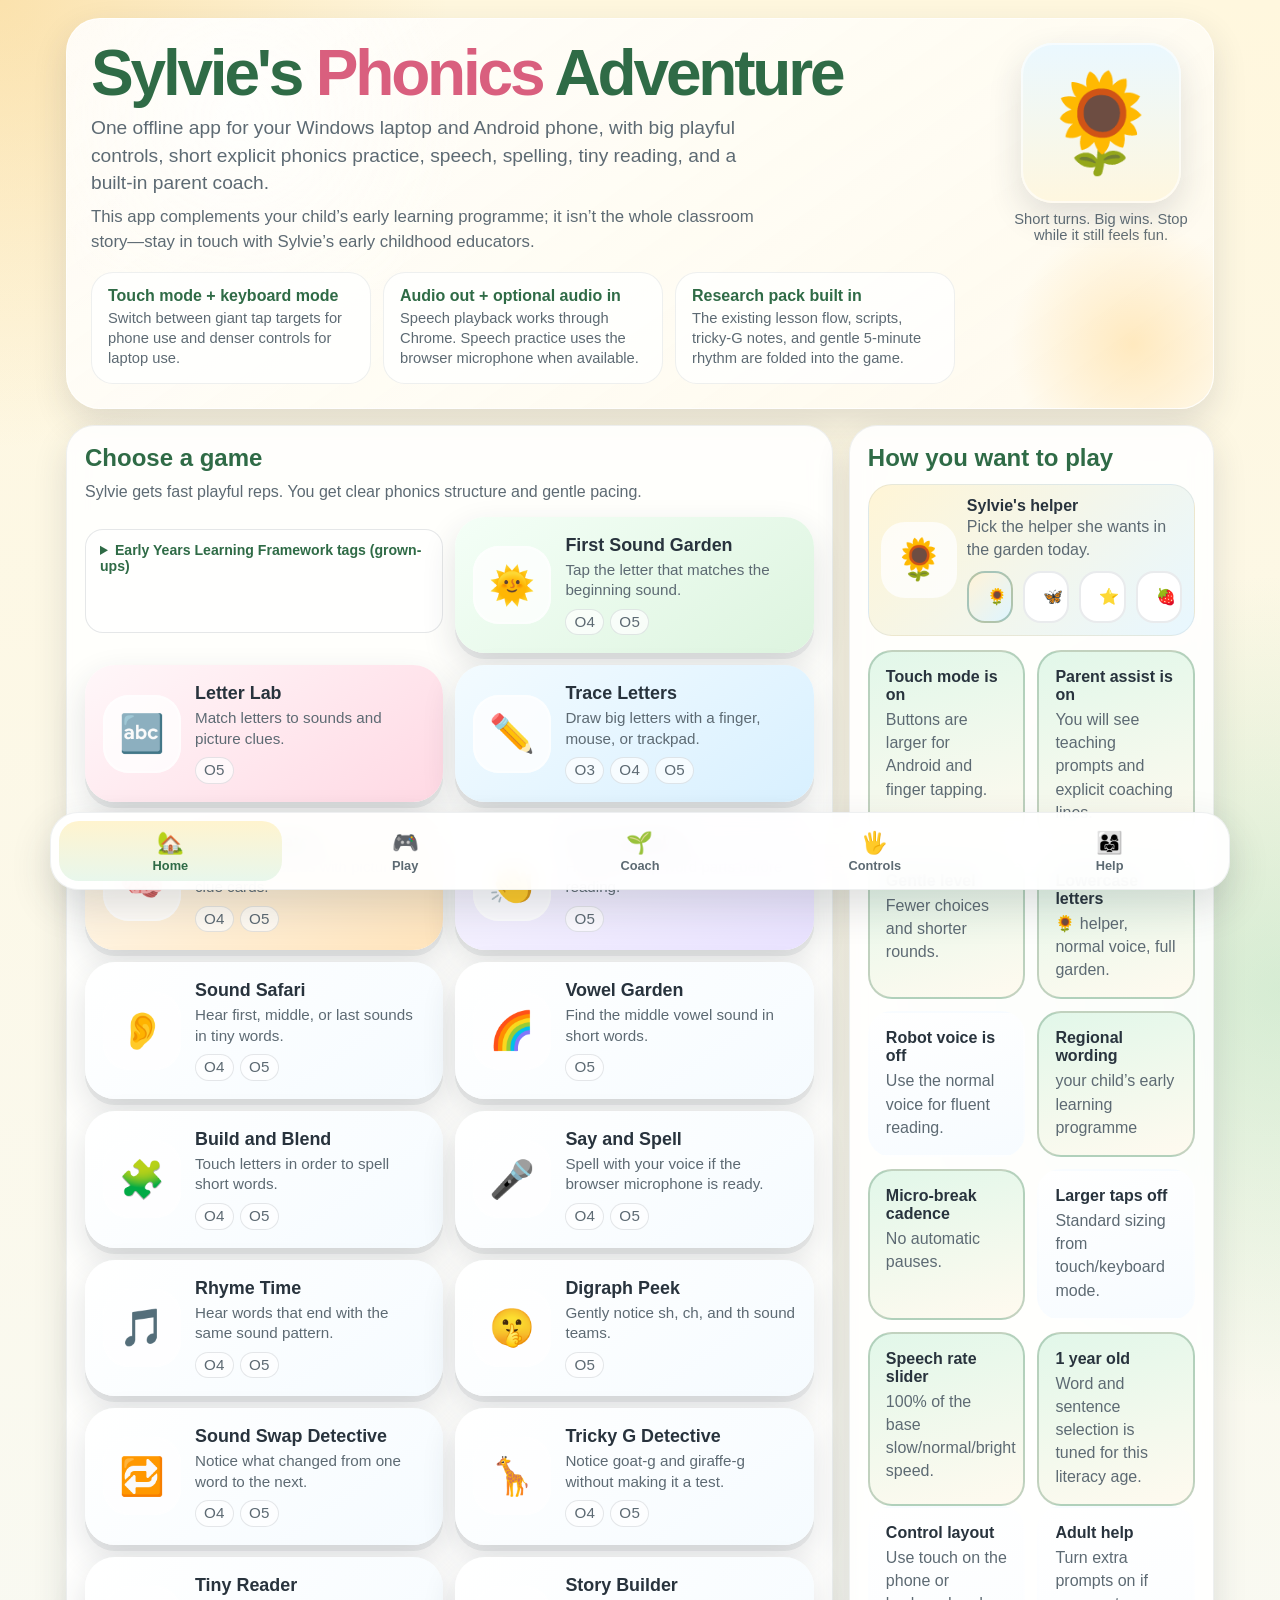
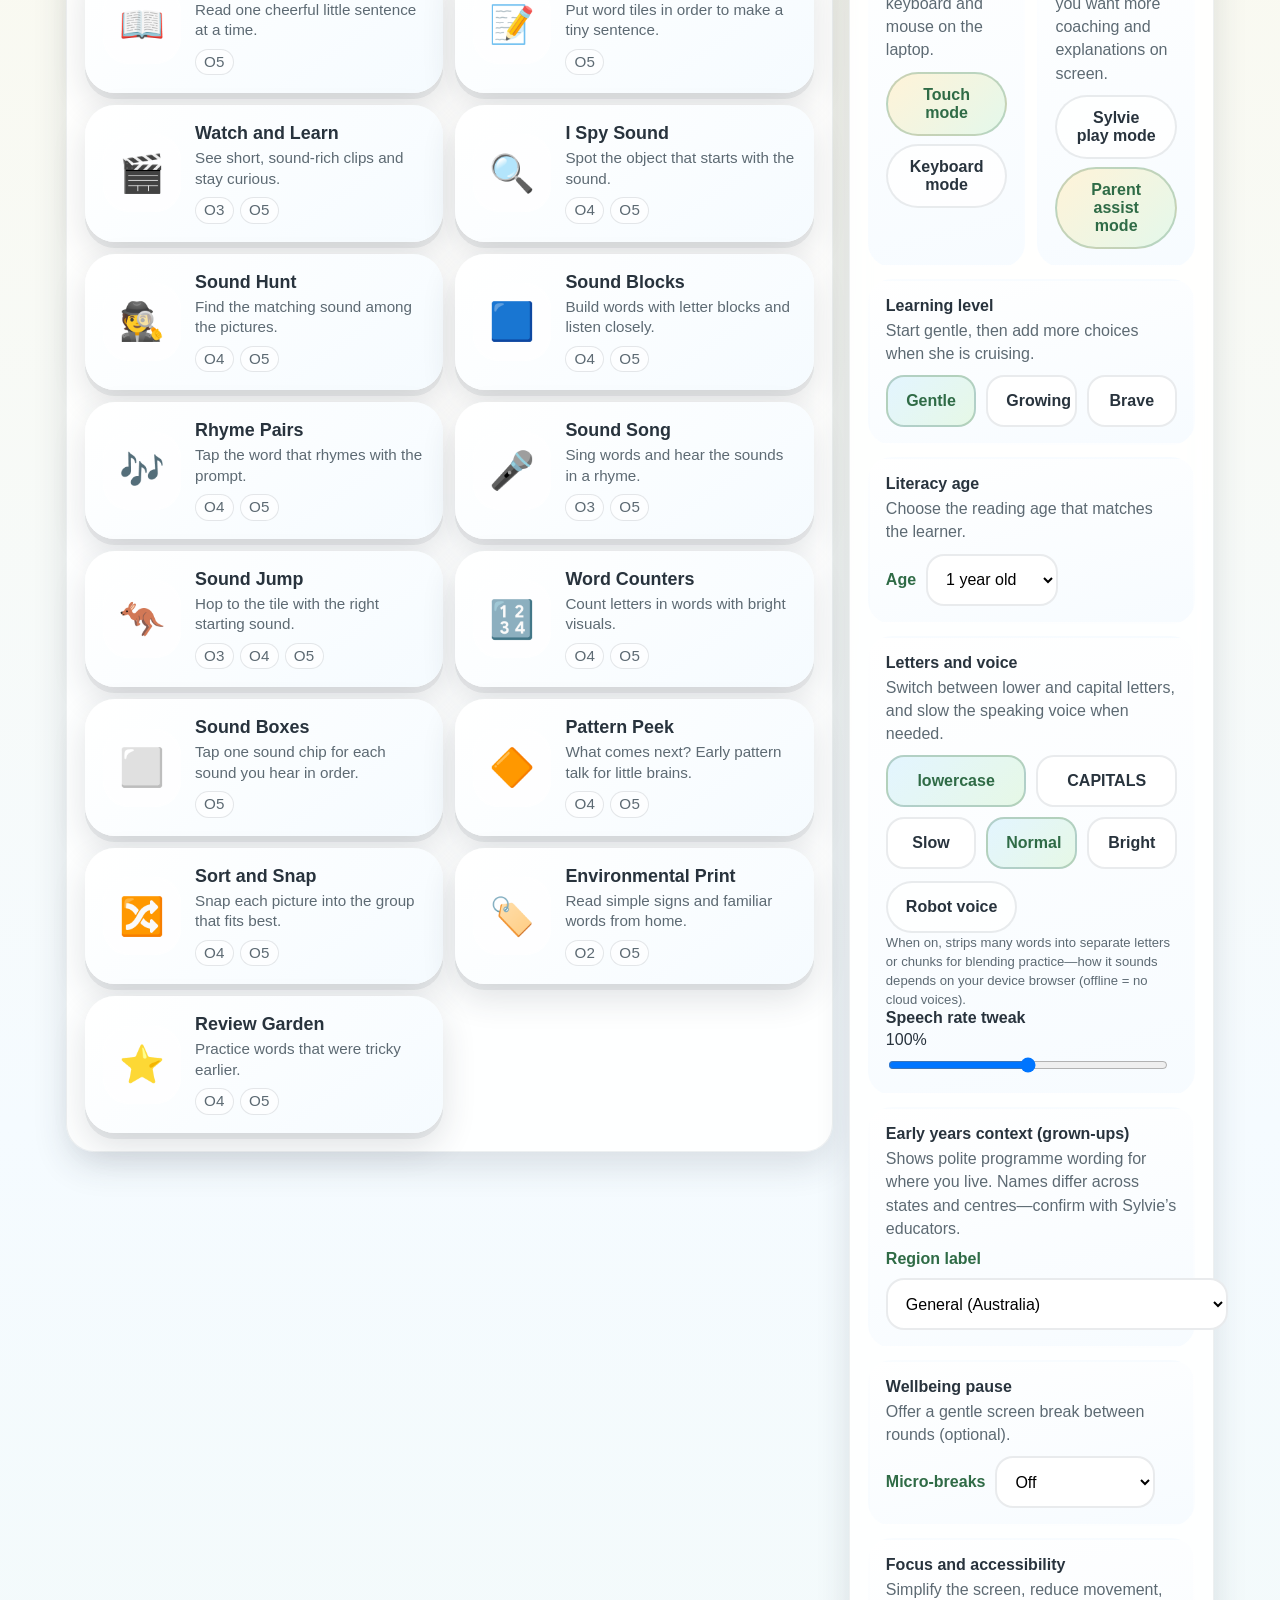
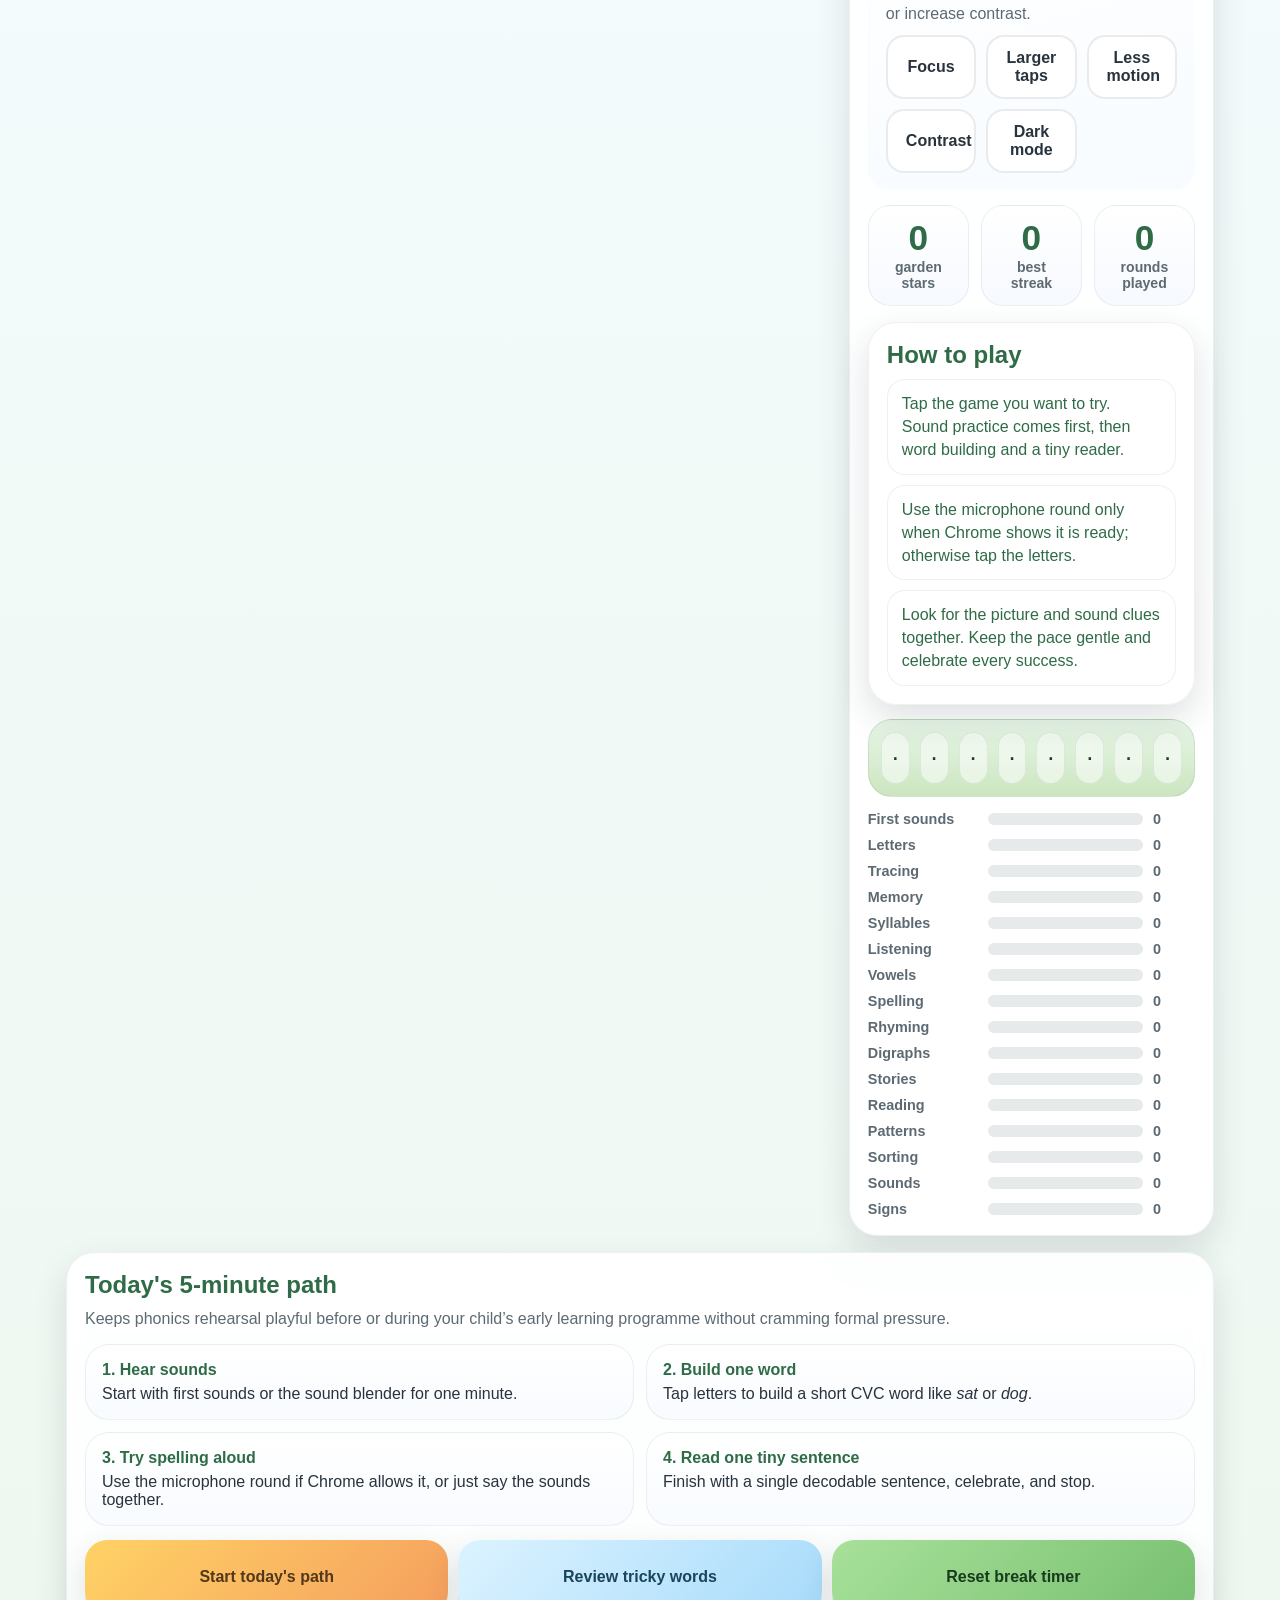
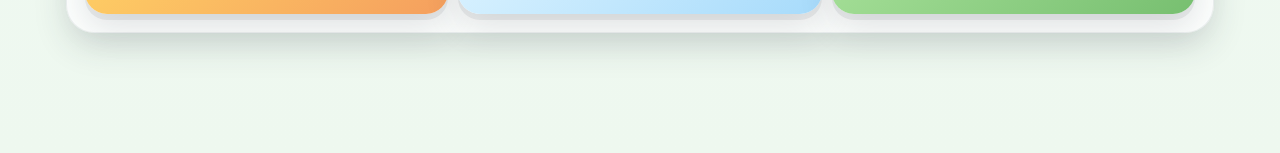
==== index.html @ e2d49844 "Add files via upload" ====
<!doctype html>
<html lang="en-AU">
<head>
  <meta charset="utf-8">
  <meta name="viewport" content="width=device-width, initial-scale=1, viewport-fit=cover">
  <title>Sylvie's Phonics Adventure</title>
  <meta name="description" content="An offline phonics game for Sylvie with touch mode, keyboard mode, parent coaching, speech, and playful spelling activities.">
  <meta name="theme-color" content="#f3b94f">
  <link rel="icon" href="data:image/svg+xml,%3Csvg xmlns='http://www.w3.org/2000/svg' viewBox='0 0 100 100'%3E%3Ctext y='.9em' font-size='90'%3E%F0%9F%8C%BB%3C/text%3E%3C/svg%3E">
  <style>
    :root {
      --sky: #d7f1ff;
      --mint: #dff6df;
      --meadow: #78b46a;
      --forest: #2f6b46;
      --sun: #f3b94f;
      --peach: #ffd7ae;
      --berry: #d95f7e;
      --paper: #fffdf8;
      --ink: #28333d;
      --muted: #5d6a73;
      --line: rgba(44, 63, 77, 0.12);
      --shadow: 0 14px 34px rgba(41, 53, 64, 0.14);
      --card-radius: 28px;
      --pill-radius: 999px;
      --tile: 88px;
      --tile-font: 2.7rem;
      --button-height: 74px;
      --content-width: 1180px;
    }

    body.compact-mode {
      --tile: 68px;
      --tile-font: 2rem;
      --button-height: 58px;
    }

    body.large-touch {
      --tile: 102px;
      --tile-font: 3rem;
      --button-height: 88px;
    }

    body.large-touch.compact-mode {
      --tile: 88px;
      --tile-font: 2.4rem;
      --button-height: 72px;
    }

    @media (prefers-reduced-motion: reduce) {
      button {
        transition: none;
      }
      button:hover { transform: none; }
      button:active { transform: none; }
      .spark {
        animation: none !important;
        opacity: 0.6;
      }
    }

    .micro-break-overlay {
      position: fixed;
      inset: 0;
      z-index: 9000;
      background: rgba(40, 51, 61, 0.55);
      display: flex;
      align-items: center;
      justify-content: center;
      padding: 24px;
    }

    body.reduced-motion .micro-break-overlay .break-card {
      animation: none;
    }

    .micro-break-overlay .break-card {
      max-width: 420px;
      background: var(--paper);
      border-radius: var(--card-radius);
      padding: 28px 24px;
      box-shadow: var(--shadow);
      text-align: center;
    }

    .eylf-chips {
      display: flex;
      flex-wrap: wrap;
      gap: 6px;
      margin-top: 8px;
    }

    .eylf-chip {
      font-size: 0.68rem;
      letter-spacing: 0.02em;
      color: var(--muted);
      border: 1px solid var(--line);
      border-radius: 999px;
      padding: 2px 8px;
      background: rgba(255, 255, 255, 0.7);
    }

    .eylf-legend {
      margin: 12px 0 20px;
      padding: 12px 14px;
      border-radius: 18px;
      border: 1px solid var(--line);
      background: rgba(255, 255, 255, 0.55);
      font-size: 0.88rem;
      color: var(--muted);
    }

    .eylf-legend summary {
      cursor: pointer;
      font-weight: 700;
      color: var(--forest);
    }

    .win-recap {
      margin-top: 14px;
      padding: 14px;
      border-radius: 18px;
      border: 1px dashed var(--line);
      background: rgba(255, 255, 255, 0.65);
      text-align: left;
      font-size: 0.95rem;
    }

    .win-recap pre {
      margin: 8px 0 0;
      white-space: pre-wrap;
      word-break: break-word;
      font-family: inherit;
    }

    .robot-hint {
      font-size: 0.82rem;
      color: var(--muted);
      margin-top: 8px;
      max-width: 36rem;
    }

    #speechRateSlider {
      width: 100%;
      max-width: 280px;
      margin-top: 8px;
    }

    @media print {
      body {
        background: white;
      }
      .nav-wrap,
      .spark,
      .micro-break-overlay {
        display: none !important;
      }
      .app-shell {
        padding-bottom: 24px;
      }
    }

    body.print-session .nav-wrap,
    body.print-session .hero,
    body.print-session .coach-card,
    body.print-session .topbar-right,
    body.print-session .topbar-left,
    body.print-session #playArea .scene > .action-row:last-child {
      display: none !important;
    }

    body.print-session #sessionRecapPrint pre {
      font-size: 12pt !important;
    }

    * { box-sizing: border-box; }
    html, body { margin: 0; min-height: 100%; }
    body {
      font-family: "Trebuchet MS", "Avenir Next Rounded", "Nunito", "Segoe UI", sans-serif;
      color: var(--ink);
      background:
        radial-gradient(circle at top left, rgba(243, 185, 79, 0.34), transparent 28rem),
        radial-gradient(circle at right 20%, rgba(127, 207, 158, 0.3), transparent 26rem),
        linear-gradient(180deg, #fff7de 0%, #f5fbff 55%, #eef8ef 100%);
      -webkit-tap-highlight-color: transparent;
      user-select: none;
    }

    button, input, select, textarea { font: inherit; }

    button {
      border: 0;
      border-radius: 22px;
      min-height: var(--button-height);
      padding: 12px 18px;
      cursor: pointer;
      touch-action: manipulation;
      color: var(--ink);
      background: white;
      box-shadow: 0 6px 0 rgba(39, 54, 65, 0.08), var(--shadow);
      transition: transform 0.14s ease, box-shadow 0.14s ease, background 0.14s ease;
    }

    button:hover { transform: translateY(-1px); }
    button:active { transform: translateY(2px); box-shadow: 0 2px 0 rgba(39, 54, 65, 0.08), 0 8px 18px rgba(39, 54, 65, 0.12); }
    button:focus-visible,
    input:focus-visible,
    select:focus-visible {
      outline: 4px solid rgba(217, 95, 126, 0.22);
      outline-offset: 3px;
    }

    .app-shell {
      width: min(var(--content-width), 100%);
      margin: 0 auto;
      padding: 18px 16px 120px;
    }

    .hero {
      position: relative;
      overflow: hidden;
      background:
        radial-gradient(circle at 15% 25%, rgba(255,255,255,0.72), transparent 14rem),
        linear-gradient(145deg, rgba(255,255,255,0.84), rgba(255,250,238,0.96));
      border: 1px solid rgba(255,255,255,0.75);
      border-radius: 34px;
      box-shadow: var(--shadow);
      padding: 24px;
      margin-bottom: 16px;
    }

    .hero::after {
      content: "";
      position: absolute;
      inset: auto -4rem -5rem auto;
      width: 18rem;
      height: 18rem;
      border-radius: 50%;
      background: radial-gradient(circle, rgba(255, 212, 132, 0.45), transparent 60%);
      pointer-events: none;
    }

    .hero-top {
      display: flex;
      align-items: flex-start;
      justify-content: space-between;
      gap: 18px;
      flex-wrap: wrap;
    }

    .headline {
      max-width: 54rem;
    }

    .headline h1 {
      margin: 0;
      font-size: clamp(2.4rem, 5vw, 4.7rem);
      line-height: 0.95;
      letter-spacing: -0.05em;
      color: var(--forest);
    }

    .headline h1 span { color: var(--berry); }
    .headline p {
      margin: 10px 0 0;
      font-size: clamp(1rem, 2vw, 1.2rem);
      color: var(--muted);
      max-width: 42rem;
      line-height: 1.45;
    }

    .hero-badges,
    .setting-pills,
    .session-pills,
    .choice-grid,
    .lesson-grid,
    .game-grid,
    .stat-grid,
    .nav-grid,
    .action-row,
    .voice-row,
    .build-row,
    .keyboard-help,
    .reader-options,
    .coach-sections,
    .mode-cards,
    .camera-row {
      display: grid;
      gap: 12px;
    }

    .hero-badges {
      grid-template-columns: repeat(3, minmax(0, 1fr));
      margin-top: 18px;
    }

    .badge {
      background: rgba(255,255,255,0.76);
      border: 1px solid rgba(44, 63, 77, 0.08);
      border-radius: 22px;
      padding: 14px 16px;
    }

    .badge strong {
      display: block;
      font-size: 1rem;
      color: var(--forest);
    }

    .badge span {
      display: block;
      margin-top: 4px;
      color: var(--muted);
      font-size: 0.92rem;
      line-height: 1.35;
    }

    .hero-mascot {
      min-width: 160px;
      display: grid;
      justify-items: center;
      gap: 8px;
    }

    .mascot-bubble {
      width: clamp(120px, 20vw, 160px);
      aspect-ratio: 1;
      border-radius: 32px;
      background:
        linear-gradient(180deg, #eaf8ff 0%, #fff7df 100%);
      display: grid;
      place-items: center;
      box-shadow: inset 0 0 0 2px rgba(255,255,255,0.6), var(--shadow);
      font-size: clamp(4rem, 8vw, 6rem);
      animation: bob 3s ease-in-out infinite;
    }

    .mascot-note {
      font-size: 0.92rem;
      color: var(--muted);
      text-align: center;
      max-width: 11rem;
    }

    @keyframes bob {
      0%, 100% { transform: translateY(0); }
      50% { transform: translateY(-6px); }
    }

    .panel {
      background: rgba(255,255,255,0.88);
      border: 1px solid rgba(44, 63, 77, 0.08);
      border-radius: var(--card-radius);
      padding: 18px;
      box-shadow: var(--shadow);
      backdrop-filter: blur(10px);
    }

    .panel h2,
    .panel h3 {
      margin: 0 0 8px;
      color: var(--forest);
    }

    .panel p {
      margin: 0;
      color: var(--muted);
      line-height: 1.45;
    }

    .dashboard {
      display: grid;
      grid-template-columns: minmax(0, 2.1fr) minmax(300px, 1fr);
      gap: 16px;
      align-items: start;
    }

    .mode-cards {
      grid-template-columns: repeat(2, minmax(0, 1fr));
    }

    .mode-card {
      padding: 16px;
      border-radius: 24px;
      background: linear-gradient(165deg, rgba(255,255,255,0.92), rgba(246, 251, 255, 0.92));
      border: 2px solid transparent;
    }

    .mode-card.active {
      border-color: rgba(47, 107, 70, 0.28);
      background: linear-gradient(165deg, rgba(225, 247, 233, 0.98), rgba(255, 250, 239, 0.98));
    }

    .mode-card strong {
      display: block;
      font-size: 1rem;
      margin-bottom: 4px;
    }

    .setting-pills {
      grid-template-columns: repeat(2, minmax(0, 1fr));
    }

    .pill-toggle {
      display: flex;
      gap: 8px;
      flex-wrap: wrap;
      margin-top: 10px;
    }

    .pill-toggle button {
      min-height: 52px;
      border-radius: var(--pill-radius);
      box-shadow: none;
      border: 2px solid rgba(44, 63, 77, 0.1);
      background: rgba(255,255,255,0.82);
      font-weight: 800;
    }

    .pill-toggle button.active {
      background: linear-gradient(135deg, #fff3d8, #e4f8eb);
      border-color: rgba(47, 107, 70, 0.25);
      color: var(--forest);
    }

    .level-controls button,
    .speed-controls button,
    .case-controls button {
      min-height: 52px;
      border-radius: 18px;
      box-shadow: none;
      border: 2px solid rgba(44, 63, 77, 0.1);
      font-weight: 900;
    }

    .difficulty-select {
      display: flex;
      flex-wrap: wrap;
      align-items: center;
      gap: 10px;
      margin-top: 10px;
    }

    .difficulty-select label {
      font-weight: 700;
      color: var(--forest);
    }

    .difficulty-select select {
      min-height: 52px;
      border-radius: 18px;
      border: 2px solid rgba(44, 63, 77, 0.1);
      background: white;
      padding: 0 14px;
      font: inherit;
    }

    .level-controls button.active,
    .speed-controls button.active,
    .case-controls button.active {
      background: linear-gradient(135deg, #e3f5ff, #e6f8e6);
      border-color: rgba(47, 107, 70, 0.28);
      color: var(--forest);
    }

    .game-grid {
      grid-template-columns: repeat(2, minmax(0, 1fr));
      margin-top: 14px;
    }

    .game-card {
      display: grid;
      grid-template-columns: auto 1fr;
      gap: 14px;
      align-items: center;
      text-align: left;
      min-height: 120px;
      border-radius: 30px;
      padding: 18px;
      background: linear-gradient(145deg, rgba(255,255,255,0.98), rgba(245,251,255,0.96));
    }

    .game-card:nth-child(1) { background: linear-gradient(145deg, #fffdf5, #fff0cf); }
    .game-card:nth-child(2) { background: linear-gradient(145deg, #f4fff7, #ddf4df); }
    .game-card:nth-child(3) { background: linear-gradient(145deg, #fff7f9, #ffd9e4); }
    .game-card:nth-child(4) { background: linear-gradient(145deg, #f3fbff, #d8f0ff); }
    .game-card:nth-child(5) { background: linear-gradient(145deg, #fffaf0, #ffe4bc); }
    .game-card:nth-child(6) { background: linear-gradient(145deg, #f8f6ff, #e9e2ff); }

    .game-icon {
      width: 78px;
      height: 78px;
      border-radius: 26px;
      display: grid;
      place-items: center;
      font-size: 2.3rem;
      background: rgba(255,255,255,0.78);
      box-shadow: inset 0 0 0 2px rgba(255,255,255,0.56);
    }

    .game-copy strong {
      display: block;
      font-size: 1.12rem;
      margin-bottom: 4px;
    }

    .game-copy span {
      color: var(--muted);
      line-height: 1.35;
      font-size: 0.95rem;
    }

    .stat-grid {
      grid-template-columns: repeat(3, minmax(0, 1fr));
      margin-top: 14px;
    }

    .quick-actions,
    .garden-bed,
    .skill-map,
    .level-controls,
    .speed-controls,
    .case-controls,
    .profile-strip,
    .avatar-controls,
    .access-controls,
    .report-grid,
    .memory-grid,
    .story-bank,
    .story-slots {
      display: grid;
      gap: 10px;
    }

    .letter-blocks {
      grid-template-columns: repeat(4, minmax(0, 1fr));
      display: grid;
      gap: 10px;
      margin: 12px 0;
    }

    .song-card,
    .env-sign {
      padding: 18px;
      border-radius: 24px;
      background: rgba(255,255,255,0.9);
      border: 1px dashed rgba(47, 107, 70, 0.15);
      text-align: center;
      font-size: 1.05rem;
      line-height: 1.4;
    }

    .env-sign {
      font-size: 2rem;
      letter-spacing: 0.14em;
      font-weight: 900;
    }

    .slot {
      min-height: 52px;
      min-width: 50px;
      display: inline-grid;
      place-items: center;
      padding: 0 14px;
      border: 2px dashed rgba(47, 107, 70, 0.18);
      border-radius: 18px;
      background: #fff;
    }

    .focus-mode .hero {
      display: none;
    }

    .focus-mode .coach-card {
      display: none;
    }

    .focus-mode .play-stage {
      grid-template-columns: 1fr;
    }

    .focus-mode .game-copy span,
    .focus-mode .badge span {
      display: none;
    }

    .reduced-motion *,
    .reduced-motion *::before,
    .reduced-motion *::after {
      animation-duration: 0.01ms !important;
      animation-iteration-count: 1 !important;
      scroll-behavior: auto !important;
      transition-duration: 0.01ms !important;
    }

    .high-contrast {
      --paper: #ffffff;
      --ink: #101820;
      --muted: #243442;
      --forest: #004a2f;
      --line: rgba(0, 0, 0, 0.22);
    }

    .high-contrast .panel,
    .high-contrast .game-card,
    .high-contrast .mode-card,
    .high-contrast .choice,
    .high-contrast .voice-card {
      border: 2px solid #101820;
    }

    .dark-mode {
      --paper: #1a1a1a;
      --ink: #e0e0e0;
      --muted: #a0a0a0;
      --forest: #4caf50;
      --line: rgba(255, 255, 255, 0.1);
      background:
        radial-gradient(circle at top left, rgba(76, 175, 80, 0.2), transparent 28rem),
        radial-gradient(circle at right 20%, rgba(129, 199, 132, 0.15), transparent 26rem),
        linear-gradient(180deg, #121212 0%, #1e1e1e 55%, #2a2a2a 100%);
      color: var(--ink);
    }

    .dark-mode .panel,
    .dark-mode .game-card,
    .dark-mode .mode-card,
    .dark-mode .choice,
    .dark-mode .voice-card {
      background: rgba(255, 255, 255, 0.05);
      border-color: var(--line);
      color: var(--ink);
    }

    .dark-mode .choice.correct {
      background: linear-gradient(135deg, #4caf50, #66bb6a);
    }

    .dark-mode .choice.wrong {
      background: linear-gradient(135deg, #f44336, #e57373);
    }

    .dark-mode .slot {
      background: #2a2a2a;
      border-color: rgba(255, 255, 255, 0.2);
    }

    .dark-mode .song-card,
    .dark-mode .env-sign {
      background: rgba(255, 255, 255, 0.08);
      border-color: rgba(255, 255, 255, 0.15);
    }

    .dark-mode button {
      background: #2a2a2a;
      color: var(--ink);
      box-shadow: 0 6px 0 rgba(0, 0, 0, 0.3), 0 2px 8px rgba(0, 0, 0, 0.2);
    }

    .dark-mode button:hover {
      background: #3a3a3a;
    }

    .dark-mode button:active {
      box-shadow: 0 2px 0 rgba(0, 0, 0, 0.3), 0 8px 18px rgba(0, 0, 0, 0.4);
    }

    .dark-mode .pill-toggle button {
      background: rgba(255, 255, 255, 0.1);
      border-color: rgba(255, 255, 255, 0.2);
      color: var(--ink);
    }

    .dark-mode .pill-toggle button.active {
      background: linear-gradient(135deg, #4caf50, #66bb6a);
      border-color: rgba(76, 175, 80, 0.5);
      color: white;
    }

    .dark-mode .level-controls button,
    .dark-mode .speed-controls button,
    .dark-mode .case-controls button,
    .dark-mode .avatar-controls button,
    .dark-mode .access-controls button {
      background: rgba(255, 255, 255, 0.1);
      border-color: rgba(255, 255, 255, 0.2);
      color: var(--ink);
    }

    .dark-mode .level-controls button.active,
    .dark-mode .speed-controls button.active,
    .dark-mode .case-controls button.active,
    .dark-mode .avatar-controls button.active,
    .dark-mode .access-controls button.active {
      background: linear-gradient(135deg, #4caf50, #66bb6a);
      border-color: rgba(76, 175, 80, 0.5);
      color: white;
    }

    .dark-mode .difficulty-select select {
      background: #2a2a2a;
      border-color: rgba(255, 255, 255, 0.2);
      color: var(--ink);
    }

    .dark-mode .nav-button {
      color: var(--muted);
    }

    .dark-mode .nav-button.active {
      background: linear-gradient(180deg, #4caf50, #66bb6a);
      color: white;
    }

    .dark-mode button:focus-visible,
    .dark-mode input:focus-visible,
    .dark-mode select:focus-visible {
      outline: 4px solid rgba(76, 175, 80, 0.5);
      outline-offset: 3px;
    }

    .dark-mode .hero {
      background:
        radial-gradient(circle at 15% 25%, rgba(255,255,255,0.1), transparent 14rem),
        linear-gradient(145deg, rgba(42,42,42,0.8), rgba(26,26,26,0.9));
      border-color: rgba(255, 255, 255, 0.1);
    }

    .dark-mode .hero::after {
      background: radial-gradient(circle, rgba(76, 175, 80, 0.2), transparent 60%);
    }

    .dark-mode .profile-strip {
      background: linear-gradient(135deg, rgba(42,42,42,0.8), rgba(26,26,26,0.9));
      border-color: rgba(255, 255, 255, 0.1);
    }

    .dark-mode .stat {
      background: linear-gradient(180deg, rgba(42,42,42,0.8), rgba(32,32,32,0.9));
      border-color: rgba(255, 255, 255, 0.1);
    }

    .dark-mode .stat strong {
      color: var(--ink);
    }

    .dark-mode .stat span {
      color: var(--muted);
    }

    .dark-mode .badge {
      background: rgba(255, 255, 255, 0.1);
      border-color: rgba(255, 255, 255, 0.2);
    }

    .dark-mode .badge strong {
      color: var(--ink);
    }

    .dark-mode .badge span {
      color: var(--muted);
    }

    .dark-mode .game-card {
      background: linear-gradient(145deg, rgba(42,42,42,0.8), rgba(32,32,32,0.9));
    }

    .dark-mode .game-card:nth-child(1) { background: linear-gradient(145deg, rgba(42,42,42,0.8), rgba(32,32,32,0.9)); }
    .dark-mode .game-card:nth-child(2) { background: linear-gradient(145deg, rgba(42,42,42,0.8), rgba(32,32,32,0.9)); }
    .dark-mode .game-card:nth-child(3) { background: linear-gradient(145deg, rgba(42,42,42,0.8), rgba(32,32,32,0.9)); }
    .dark-mode .game-card:nth-child(4) { background: linear-gradient(145deg, rgba(42,42,42,0.8), rgba(32,32,32,0.9)); }
    .dark-mode .game-card:nth-child(5) { background: linear-gradient(145deg, rgba(42,42,42,0.8), rgba(32,32,32,0.9)); }
    .dark-mode .game-card:nth-child(6) { background: linear-gradient(145deg, rgba(42,42,42,0.8), rgba(32,32,32,0.9)); }

    .dark-mode .game-icon {
      background: rgba(255, 255, 255, 0.1);
      box-shadow: inset 0 0 0 2px rgba(255, 255, 255, 0.2);
    }

    .dark-mode .coach-bubble {
      background: linear-gradient(180deg, rgba(42,42,42,0.8), rgba(32,32,32,0.9));
      border-color: rgba(255, 255, 255, 0.2);
    }

    .profile-strip {
      grid-template-columns: auto 1fr;
      align-items: center;
      margin: 12px 0 14px;
      padding: 12px;
      border-radius: 24px;
      background: linear-gradient(135deg, #fff5d6, #e8f7ff);
      border: 1px solid rgba(44, 63, 77, 0.08);
    }

    .profile-avatar {
      width: 76px;
      height: 76px;
      border-radius: 24px;
      display: grid;
      place-items: center;
      font-size: 2.5rem;
      background: rgba(255,255,255,0.76);
    }

    .avatar-controls,
    .access-controls {
      grid-template-columns: repeat(4, minmax(0, 1fr));
      margin-top: 10px;
    }

    .access-controls {
      grid-template-columns: repeat(3, minmax(0, 1fr));
    }

    .avatar-controls button,
    .access-controls button {
      min-height: 52px;
      border-radius: 18px;
      box-shadow: none;
      border: 2px solid rgba(44, 63, 77, 0.1);
      font-weight: 900;
    }

    .avatar-controls button.active,
    .access-controls button.active {
      background: linear-gradient(135deg, #fff3d8, #dff5ff);
      border-color: rgba(47, 107, 70, 0.35);
    }

    .quick-actions {
      grid-template-columns: repeat(3, minmax(0, 1fr));
      margin-top: 14px;
    }

    .garden-bed {
      grid-template-columns: repeat(8, minmax(0, 1fr));
      margin-top: 14px;
      padding: 12px;
      border-radius: 24px;
      background:
        linear-gradient(180deg, rgba(222, 243, 222, 0.72), rgba(197, 226, 183, 0.88));
      border: 1px solid rgba(47, 107, 70, 0.12);
      min-height: 76px;
    }

    .plant {
      min-height: 52px;
      border-radius: 18px;
      display: grid;
      place-items: center;
      font-size: 1.6rem;
      background: rgba(255,255,255,0.52);
      border: 1px solid rgba(47, 107, 70, 0.1);
    }

    .session-banner {
      display: none;
      margin-top: 14px;
      padding: 14px 16px;
      border-radius: 24px;
      background: linear-gradient(180deg, #fff7d9, #ffeab2);
      border: 1px solid rgba(168, 116, 31, 0.18);
      color: #6a491c;
      font-weight: 900;
      line-height: 1.35;
    }

    .session-banner.show {
      display: block;
    }

    .skill-map {
      margin-top: 14px;
    }

    .skill-row {
      display: grid;
      grid-template-columns: 110px 1fr 42px;
      align-items: center;
      gap: 10px;
      color: var(--muted);
      font-size: 0.9rem;
      font-weight: 800;
    }

    .skill-bar {
      height: 12px;
      border-radius: 999px;
      background: rgba(91, 107, 118, 0.14);
      overflow: hidden;
    }

    .skill-fill {
      height: 100%;
      width: 0;
      border-radius: 999px;
      background: linear-gradient(90deg, var(--meadow), var(--sun), var(--berry));
    }

    .level-controls,
    .speed-controls,
    .case-controls {
      grid-template-columns: repeat(3, minmax(0, 1fr));
      margin-top: 10px;
    }

    .case-controls {
      grid-template-columns: repeat(2, minmax(0, 1fr));
    }

    .trace-board {
      width: min(100%, 520px);
      border-radius: 28px;
      padding: 14px;
      background: linear-gradient(180deg, #fff8df, #e9f8ef);
      border: 2px solid rgba(44, 63, 77, 0.1);
    }

    .trace-target {
      font-size: 5rem;
      line-height: 1;
      font-weight: 900;
      color: var(--forest);
      text-align: center;
      margin-bottom: 10px;
    }

    .trace-canvas {
      width: 100%;
      height: 220px;
      border-radius: 22px;
      display: block;
      background:
        linear-gradient(90deg, rgba(47,107,70,0.08) 1px, transparent 1px),
        linear-gradient(180deg, rgba(47,107,70,0.08) 1px, transparent 1px),
        #ffffff;
      background-size: 36px 36px;
      touch-action: none;
      border: 2px dashed rgba(47, 107, 70, 0.28);
    }

    .memory-grid {
      width: min(100%, 560px);
      grid-template-columns: repeat(4, minmax(0, 1fr));
    }

    .memory-card {
      aspect-ratio: 1;
      min-height: 78px;
      font-size: 1.45rem;
      font-weight: 900;
      border: 3px solid rgba(44, 63, 77, 0.1);
    }

    .memory-card.matched {
      background: linear-gradient(180deg, #dff6df, #b8e7b4);
      color: #174325;
    }

    .story-slots,
    .story-bank {
      width: min(100%, 620px);
      grid-template-columns: repeat(auto-fit, minmax(110px, 1fr));
    }

    .story-slot,
    .story-tile {
      min-height: 70px;
      border-radius: 20px;
      display: grid;
      place-items: center;
      padding: 10px;
      font-size: 1.15rem;
      font-weight: 900;
      background: white;
      border: 2px solid rgba(44, 63, 77, 0.1);
    }

    .story-slot {
      border-style: dashed;
      color: rgba(40, 51, 61, 0.45);
    }

    .story-slot.filled {
      border-style: solid;
      color: var(--ink);
      background: #fff4cf;
    }

    .story-tile.used {
      opacity: 0.3;
      pointer-events: none;
    }

    .report-panel {
      margin-top: 14px;
      padding: 16px;
      border-radius: 24px;
      background: linear-gradient(180deg, #f7fbff, #ffffff);
      border: 1px solid rgba(44, 63, 77, 0.1);
      user-select: text;
    }

    .report-grid {
      grid-template-columns: repeat(2, minmax(0, 1fr));
      margin-top: 10px;
    }

    .report-item {
      padding: 12px;
      border-radius: 18px;
      background: #ffffff;
      border: 1px solid rgba(44, 63, 77, 0.08);
      color: var(--muted);
      line-height: 1.4;
    }

    .report-item strong {
      display: block;
      color: var(--forest);
      margin-bottom: 4px;
    }

    .stat {
      border-radius: 22px;
      background: linear-gradient(180deg, rgba(255,255,255,0.95), rgba(246,249,255,0.95));
      border: 1px solid rgba(44, 63, 77, 0.08);
      padding: 14px;
      text-align: center;
    }

    .stat strong {
      display: block;
      font-size: clamp(1.7rem, 3vw, 2.2rem);
      color: var(--forest);
      line-height: 1;
    }

    .stat span {
      display: block;
      margin-top: 4px;
      color: var(--muted);
      font-size: 0.88rem;
      font-weight: 800;
    }

    .screen {
      display: none;
      animation: screenIn 0.2s ease;
    }

    .screen.active { display: block; }

    @keyframes screenIn {
      from { opacity: 0; transform: translateY(6px); }
      to { opacity: 1; transform: translateY(0); }
    }

    .topbar {
      display: flex;
      align-items: center;
      justify-content: space-between;
      gap: 12px;
      margin-bottom: 14px;
      flex-wrap: wrap;
    }

    .topbar-left,
    .topbar-right {
      display: flex;
      gap: 10px;
      align-items: center;
      flex-wrap: wrap;
    }

    .back-button,
    .speaker-button,
    .mic-button,
    .soft-button {
      min-height: 58px;
      border-radius: 18px;
      box-shadow: none;
      border: 2px solid rgba(44, 63, 77, 0.1);
      background: rgba(255,255,255,0.9);
      font-weight: 900;
    }

    .primary-button {
      background: linear-gradient(135deg, #ffd265, #f59f5e);
      color: #51381a;
      font-weight: 900;
    }

    .green-button {
      background: linear-gradient(135deg, #a8e19a, #77bf70);
      color: #173b1c;
      font-weight: 900;
    }

    .berry-button {
      background: linear-gradient(135deg, #ffc0d1, #f38aa5);
      color: #572034;
      font-weight: 900;
    }

    .sky-button {
      background: linear-gradient(135deg, #dcf3ff, #a7dbfb);
      color: #19445b;
      font-weight: 900;
    }

    .progress-shell {
      min-width: min(420px, 100%);
      flex: 1;
      display: grid;
      gap: 6px;
    }

    .progress-copy {
      display: flex;
      justify-content: space-between;
      gap: 12px;
      font-weight: 900;
      color: var(--forest);
      font-size: 0.92rem;
    }

    .progress-bar {
      height: 16px;
      border-radius: 999px;
      background: rgba(115, 144, 166, 0.16);
      overflow: hidden;
    }

    .progress-fill {
      height: 100%;
      width: 0;
      border-radius: 999px;
      background: linear-gradient(90deg, var(--meadow), var(--sun));
      transition: width 0.26s ease;
    }

    .play-stage {
      display: grid;
      grid-template-columns: minmax(0, 2fr) minmax(280px, 0.95fr);
      gap: 16px;
      align-items: start;
    }

    .prompt-stage {
      position: relative;
      overflow: hidden;
      min-height: 420px;
    }

    .scene {
      display: grid;
      gap: 16px;
      justify-items: center;
      text-align: center;
    }

    .scene-art {
      width: min(100%, 420px);
      min-height: 210px;
      padding: 18px;
      border-radius: 30px;
      background:
        radial-gradient(circle at 50% 15%, rgba(255,255,255,0.75), transparent 8rem),
        linear-gradient(180deg, #dff5ff 0%, #fff5dc 56%, #dff4e3 100%);
      display: grid;
      place-items: center;
      box-shadow: inset 0 0 0 2px rgba(255,255,255,0.58);
    }

    .image-card {
      width: min(100%, 420px);
      border-radius: 28px;
      overflow: hidden;
      box-shadow: 0 8px 20px rgba(45, 61, 74, 0.1);
      border: 1px solid rgba(44, 63, 77, 0.08);
    }

    .image-card img {
      width: 100%;
      display: block;
      aspect-ratio: 21 / 13;
      object-fit: cover;
    }

    .scene-art .emoji {
      font-size: clamp(5rem, 12vw, 8rem);
      line-height: 1;
      animation: popIn 0.22s ease;
    }

    .scene-word {
      font-size: clamp(2.4rem, 6vw, 4rem);
      font-weight: 900;
      letter-spacing: 0.03em;
      color: var(--forest);
      text-transform: lowercase;
      line-height: 1;
    }

    .scene-label {
      display: inline-flex;
      gap: 8px;
      align-items: center;
      border-radius: var(--pill-radius);
      background: rgba(255,255,255,0.88);
      border: 1px solid rgba(44, 63, 77, 0.08);
      padding: 8px 14px;
      color: var(--muted);
      font-weight: 800;
    }

    .question {
      font-size: clamp(1.2rem, 2.5vw, 1.45rem);
      line-height: 1.3;
      color: var(--forest);
      font-weight: 900;
      max-width: 34rem;
    }

    .choice-grid {
      grid-template-columns: repeat(3, minmax(0, 1fr));
      margin-top: 8px;
    }

    .choice-grid.two { grid-template-columns: repeat(2, minmax(0, 1fr)); }
    .choice-grid.four { grid-template-columns: repeat(4, minmax(0, 1fr)); }

    .choice {
      min-height: 92px;
      font-size: clamp(1.45rem, 4vw, 2.4rem);
      font-weight: 900;
      text-transform: lowercase;
      border: 3px solid transparent;
      background: linear-gradient(180deg, rgba(255,255,255,0.98), rgba(248,251,255,0.98));
    }

    .choice.word-choice {
      font-size: clamp(1.1rem, 3vw, 1.5rem);
      line-height: 1.2;
      padding: 14px;
    }

    .choice.small-choice {
      min-height: 78px;
      font-size: 1rem;
      line-height: 1.25;
    }

    .choice.correct {
      background: linear-gradient(180deg, #dff6df, #b8e7b4);
      border-color: rgba(47, 107, 70, 0.34);
      color: #174325;
    }

    .choice.wrong {
      background: linear-gradient(180deg, #ffe4eb, #ffc6d5);
      border-color: rgba(157, 43, 82, 0.3);
      color: #6f2743;
    }

    .feedback {
      min-height: 62px;
      margin-top: 12px;
      padding: 14px 16px;
      border-radius: 22px;
      background: linear-gradient(180deg, rgba(255,255,255,0.96), rgba(245,248,251,0.96));
      border: 1px solid rgba(44, 63, 77, 0.08);
      display: grid;
      place-items: center;
      text-align: center;
      color: var(--muted);
      font-weight: 900;
      line-height: 1.35;
    }

    .feedback.good {
      background: linear-gradient(180deg, #e4f8e2, #c5efbf);
      color: #194325;
    }

    .feedback.bad {
      background: linear-gradient(180deg, #ffe5ec, #ffcddb);
      color: #6b2740;
    }

    .feedback.info {
      background: linear-gradient(180deg, #ebf8ff, #d7f0ff);
      color: #214a61;
    }

    .action-row {
      grid-template-columns: repeat(4, minmax(0, 1fr));
      margin-top: 14px;
    }

    .coach-card {
      display: grid;
      gap: 14px;
      align-content: start;
    }

    .coach-bubble {
      padding: 16px;
      border-radius: 24px;
      background: linear-gradient(180deg, #fff7ea, #fffdf8);
      border: 1px solid rgba(243, 185, 79, 0.26);
    }

    .coach-bubble strong {
      display: block;
      color: #7f5316;
      margin-bottom: 6px;
      font-size: 0.95rem;
    }

    .coach-bubble span {
      color: var(--muted);
      line-height: 1.45;
      font-size: 0.95rem;
    }

    .micro-script {
      padding: 14px;
      border-radius: 22px;
      background: linear-gradient(180deg, #eff9ff, #f6fbff);
      border-left: 6px solid #86c4ea;
      color: #385367;
      line-height: 1.5;
      user-select: text;
    }

    .build-row {
      justify-content: center;
      grid-template-columns: repeat(auto-fit, minmax(var(--tile), max-content));
      margin: 12px 0;
    }

    .slot,
    .letter-tile {
      width: var(--tile);
      height: var(--tile);
      border-radius: 24px;
      display: grid;
      place-items: center;
      font-weight: 900;
      font-size: var(--tile-font);
      text-transform: lowercase;
    }

    .slot {
      border: 3px dashed rgba(47, 107, 70, 0.28);
      background: rgba(228, 246, 228, 0.72);
      color: rgba(40, 51, 61, 0.4);
    }

    .slot.filled {
      border-style: solid;
      background: linear-gradient(180deg, #fff4cd, #ffe3a3);
      color: var(--ink);
      animation: popIn 0.18s ease;
    }

    .letter-tile {
      background: white;
      border: 3px solid rgba(44, 63, 77, 0.08);
      box-shadow: 0 6px 0 rgba(39, 54, 65, 0.08), 0 10px 18px rgba(39, 54, 65, 0.08);
    }

    .letter-tile.used {
      opacity: 0.28;
      pointer-events: none;
    }

    .voice-row {
      grid-template-columns: 1fr 1fr;
      margin-top: 10px;
    }

    .voice-card {
      padding: 14px;
      border-radius: 22px;
      border: 1px solid rgba(44, 63, 77, 0.08);
      background: linear-gradient(180deg, rgba(255,255,255,0.95), rgba(246,250,255,0.95));
    }

    .voice-card strong {
      display: block;
      margin-bottom: 4px;
      color: var(--forest);
    }

    .voice-card span {
      color: var(--muted);
      font-size: 0.92rem;
      line-height: 1.4;
    }

    .speech-result {
      margin-top: 10px;
      padding: 12px;
      border-radius: 18px;
      background: rgba(245, 249, 253, 0.92);
      border: 1px solid rgba(44, 63, 77, 0.08);
      font-weight: 900;
      color: #355269;
      min-height: 48px;
    }

    .reader-card,
    .sentence-card,
    details {
      border-radius: 24px;
      background: rgba(255,255,255,0.96);
      border: 1px solid rgba(44, 63, 77, 0.08);
    }

    .sentence-card {
      padding: 22px;
      font-size: clamp(2rem, 5vw, 3rem);
      text-align: center;
      font-weight: 900;
      color: var(--forest);
      line-height: 1.2;
      user-select: text;
    }

    .reader-options {
      grid-template-columns: repeat(3, minmax(0, 1fr));
      margin-top: 14px;
    }

    .camera-row {
      grid-template-columns: repeat(2, minmax(0, 1fr));
      margin-top: 14px;
    }

    .camera-card {
      padding: 16px;
      border-radius: 22px;
      background:
        linear-gradient(180deg, rgba(255,255,255,0.96), rgba(247,250,255,0.96));
      border: 1px solid rgba(44, 63, 77, 0.08);
    }

    .camera-strip {
      height: 120px;
      border-radius: 22px;
      margin-top: 12px;
      display: grid;
      place-items: center;
      background:
        radial-gradient(circle at 20% 20%, rgba(255,255,255,0.7), transparent 4rem),
        linear-gradient(180deg, #e4f6ff 0%, #fff2d0 52%, #def3de 100%);
      position: relative;
      overflow: hidden;
    }

    .camera-strip .mouth {
      width: 110px;
      height: 54px;
      border-radius: 0 0 90px 90px;
      background: linear-gradient(180deg, #f58ba1, #d75078);
      position: relative;
      animation: mouthTalk 1.4s ease-in-out infinite;
    }

    .camera-strip .mouth::before {
      content: "";
      position: absolute;
      left: 12px;
      right: 12px;
      top: 10px;
      height: 16px;
      border-radius: 999px;
      background: rgba(99, 20, 44, 0.28);
    }

    @keyframes mouthTalk {
      0%, 100% { transform: scaleX(1) scaleY(1); }
      50% { transform: scaleX(0.88) scaleY(1.18); }
    }

    .keyboard-help {
      grid-template-columns: repeat(2, minmax(0, 1fr));
      margin-top: 12px;
    }

    .key-chip {
      display: inline-flex;
      align-items: center;
      justify-content: center;
      min-width: 38px;
      min-height: 38px;
      padding: 8px 10px;
      border-radius: 14px;
      background: white;
      border: 2px solid rgba(44, 63, 77, 0.1);
      font-weight: 900;
      margin-right: 8px;
    }

    .lesson-grid,
    .coach-sections {
      grid-template-columns: repeat(2, minmax(0, 1fr));
      margin-top: 14px;
    }

    .lesson-step,
    .coach-section {
      padding: 16px;
      border-radius: 24px;
      background: linear-gradient(180deg, rgba(255,255,255,0.98), rgba(248,251,255,0.96));
      border: 1px solid rgba(44, 63, 77, 0.08);
    }

    .lesson-step strong,
    .coach-section strong {
      display: block;
      margin-bottom: 6px;
      color: var(--forest);
    }

    details {
      padding: 14px 16px;
      margin-top: 12px;
    }

    summary {
      cursor: pointer;
      font-weight: 900;
      color: var(--forest);
    }

    details p,
    details li {
      margin-top: 10px;
      color: var(--muted);
      line-height: 1.45;
    }

    .help-list,
    .sound-chart {
      list-style: none;
      padding-left: 0;
      margin: 10px 0 0;
      display: grid;
      gap: 10px;
    }

    .help-list li,
    .sound-chart li {
      padding: 12px 14px;
      border-radius: 18px;
      background: rgba(255,255,255,0.92);
      border: 1px solid rgba(44, 63, 77, 0.08);
      color: var(--forest);
      line-height: 1.45;
    }

    .sound-chart strong {
      display: inline-block;
      min-width: 50px;
      color: var(--berry);
    }

    .resource-list {
      padding-left: 18px;
      margin: 10px 0 0;
    }

    .resource-list a {
      color: #1b5871;
      font-weight: 900;
      text-decoration: none;
    }

    .nav-wrap {
      position: fixed;
      left: 50%;
      bottom: max(10px, env(safe-area-inset-bottom));
      transform: translateX(-50%);
      width: min(var(--content-width), calc(100% - 18px));
      background: rgba(255,255,255,0.94);
      border: 1px solid rgba(44, 63, 77, 0.08);
      border-radius: 28px;
      padding: 8px;
      box-shadow: 0 16px 40px rgba(41, 53, 64, 0.16);
      backdrop-filter: blur(14px);
      z-index: 20;
    }

    .nav-grid {
      grid-template-columns: repeat(5, minmax(0, 1fr));
    }

    .nav-button {
      min-height: 60px;
      border-radius: 20px;
      box-shadow: none;
      border: 0;
      background: transparent;
      color: var(--muted);
      font-size: 0.8rem;
      font-weight: 900;
      padding: 8px 4px;
    }

    .nav-button.active {
      background: linear-gradient(180deg, #fff4cf, #e8f7ec);
      color: var(--forest);
    }

    .nav-button .icon {
      display: block;
      font-size: 1.35rem;
      margin-bottom: 2px;
    }

    .overlay {
      position: fixed;
      inset: 0;
      pointer-events: none;
      overflow: hidden;
      z-index: 50;
    }

    .spark {
      position: absolute;
      top: -30px;
      font-size: 1.5rem;
      animation: fall 1.4s ease-out forwards;
    }

    @keyframes fall {
      to {
        transform: translateY(110vh) rotate(420deg);
        opacity: 0.12;
      }
    }

    @keyframes popIn {
      from { transform: scale(0.86); opacity: 0; }
      to { transform: scale(1); opacity: 1; }
    }

    .hidden { display: none !important; }

    @media (max-width: 960px) {
      .dashboard,
      .play-stage {
        grid-template-columns: 1fr;
      }
    }

    @media (max-width: 760px) {
      .hero-badges,
      .mode-cards,
      .setting-pills,
      .quick-actions,
      .game-grid,
      .lesson-grid,
      .coach-sections,
      .reader-options,
      .camera-row,
      .keyboard-help,
      .voice-row {
        grid-template-columns: 1fr;
      }

      .stat-grid,
      .level-controls,
      .speed-controls,
      .case-controls,
      .avatar-controls,
      .access-controls,
      .report-grid {
        grid-template-columns: repeat(2, minmax(0, 1fr));
      }

      .garden-bed {
        grid-template-columns: repeat(4, minmax(0, 1fr));
      }

      .memory-grid {
        grid-template-columns: repeat(3, minmax(0, 1fr));
      }

      .choice-grid.four { grid-template-columns: repeat(2, minmax(0, 1fr)); }
      .choice-grid,
      .action-row {
        grid-template-columns: repeat(2, minmax(0, 1fr));
      }
    }

    @media (max-width: 520px) {
      .app-shell { padding: 10px 10px 110px; }
      .hero, .panel { padding: 14px; }
      .nav-grid { grid-template-columns: repeat(5, minmax(0, 1fr)); gap: 4px; }
      .nav-button { min-height: 56px; font-size: 0.72rem; }
      .choice-grid,
      .reader-options,
      .quick-actions,
      .action-row,
      .profile-strip,
      .report-grid {
        grid-template-columns: 1fr;
      }
      .choice-grid.two { grid-template-columns: 1fr; }
      .memory-grid {
        grid-template-columns: repeat(2, minmax(0, 1fr));
      }
    }
  </style>
</head>
<body class="touch-mode">
  <div class="app-shell">
    <section class="hero">
      <div class="hero-top">
        <div class="headline">
          <h1>Sylvie's <span>Phonics</span> Adventure</h1>
          <p>One offline app for your Windows laptop and Android phone, with big playful controls, short explicit phonics practice, speech, spelling, tiny reading, and a built-in parent coach.</p>
          <p id="heroProgrammeLine" class="hero-programme" style="font-size:clamp(0.92rem,1.9vw,1.05rem);color:var(--muted);margin-top:8px;"></p>
          <div class="hero-badges">
            <div class="badge"><strong>Touch mode + keyboard mode</strong><span>Switch between giant tap targets for phone use and denser controls for laptop use.</span></div>
            <div class="badge"><strong>Audio out + optional audio in</strong><span>Speech playback works through Chrome. Speech practice uses the browser microphone when available.</span></div>
            <div class="badge"><strong>Research pack built in</strong><span>The existing lesson flow, scripts, tricky-G notes, and gentle 5-minute rhythm are folded into the game.</span></div>
          </div>
        </div>
        <div class="hero-mascot">
          <div class="mascot-bubble" aria-hidden="true">🌻</div>
          <div class="mascot-note">Short turns. Big wins. Stop while it still feels fun.</div>
        </div>
      </div>
    </section>

    <section id="homeScreen" class="screen active">
      <div class="dashboard">
        <div class="panel">
          <h2>Choose a game</h2>
          <p>Sylvie gets fast playful reps. You get clear phonics structure and gentle pacing.</p>
          <div class="game-grid" id="gameCards"></div>
        </div>

        <div class="panel">
          <h2>How you want to play</h2>
          <div class="profile-strip">
            <div class="profile-avatar" id="profileAvatar">🌻</div>
            <div>
              <strong>Sylvie's helper</strong>
              <p>Pick the helper she wants in the garden today.</p>
              <div class="avatar-controls">
                <button type="button" data-avatar="🌻">🌻</button>
                <button type="button" data-avatar="🦋">🦋</button>
                <button type="button" data-avatar="⭐">⭐</button>
                <button type="button" data-avatar="🍓">🍓</button>
              </div>
            </div>
          </div>
          <div class="mode-cards" id="modeSummary"></div>
          <div class="setting-pills">
            <div class="mode-card">
              <strong>Control layout</strong>
              <p>Use touch on the phone or keyboard and mouse on the laptop.</p>
              <div class="pill-toggle">
                <button id="touchModeBtn" type="button">Touch mode</button>
                <button id="keyboardModeBtn" type="button">Keyboard mode</button>
              </div>
            </div>
            <div class="mode-card">
              <strong>Adult help</strong>
              <p>Turn extra prompts on if you want more coaching and explanations on screen.</p>
              <div class="pill-toggle">
                <button id="kidModeBtn" type="button">Sylvie play mode</button>
                <button id="coachModeBtn" type="button">Parent assist mode</button>
              </div>
            </div>
          </div>

          <div class="mode-card" style="margin-top:12px;">
            <strong>Learning level</strong>
            <p>Start gentle, then add more choices when she is cruising.</p>
            <div class="level-controls">
              <button id="levelGentleBtn" type="button">Gentle</button>
              <button id="levelGrowingBtn" type="button">Growing</button>
              <button id="levelBraveBtn" type="button">Brave</button>
            </div>
          </div>

          <div class="mode-card" style="margin-top:12px;">
            <strong>Literacy age</strong>
            <p>Choose the reading age that matches the learner.</p>
            <div class="difficulty-select">
              <label for="difficultySelect">Age</label>
              <select id="difficultySelect">
                <option value="1">1 year old</option>
                <option value="2">2 year old</option>
                <option value="3">3 year old</option>
                <option value="4">4 year old</option>
                <option value="5">5 year old</option>
                <option value="6">6 year old</option>
                <option value="7">7 year old</option>
                <option value="8">8 year old</option>
                <option value="9">9 year old</option>
                <option value="10">10 year old</option>
                <option value="11">11 year old</option>
                <option value="12">12 year old</option>
                <option value="13">13 year old</option>
                <option value="14">14 year old</option>
                <option value="15">15 year old</option>
                <option value="16">16 year old</option>
                <option value="17">17 year old</option>
                <option value="18">18 year old</option>
              </select>
            </div>
          </div>

          <div class="mode-card" style="margin-top:12px;">
            <strong>Letters and voice</strong>
            <p>Switch between lower and capital letters, and slow the speaking voice when needed.</p>
            <div class="case-controls">
              <button id="lowerCaseBtn" type="button">lowercase</button>
              <button id="upperCaseBtn" type="button">CAPITALS</button>
            </div>
            <div class="speed-controls">
              <button id="speedSlowBtn" type="button">Slow</button>
              <button id="speedNormalBtn" type="button">Normal</button>
              <button id="speedBrightBtn" type="button">Bright</button>
            </div>
            <div class="pill-toggle" style="margin-top:12px;">
              <button id="robotVoiceBtn" type="button" aria-describedby="robotVoiceHint">Robot voice</button>
            </div>
            <p id="robotVoiceHint" class="robot-hint">When on, strips many words into separate letters or chunks for blending practice—how it sounds depends on your device browser (offline = no cloud voices).</p>
            <p id="robotCoachFlash" class="robot-hint" hidden></p>
            <label for="speechRateSlider"><strong>Speech rate tweak</strong> <span id="speechRateLabel">100%</span></label>
            <input type="range" id="speechRateSlider" min="80" max="120" value="100" step="5">
          </div>

          <div class="mode-card" style="margin-top:12px;">
            <strong>Early years context (grown-ups)</strong>
            <p>Shows polite programme wording for where you live. Names differ across states and centres—confirm with Sylvie’s educators.</p>
            <div class="difficulty-select">
              <label for="regionSelect">Region label</label>
              <select id="regionSelect">
                <option value="generic">General (Australia)</option>
                <option value="vic">Victoria — Pre-Prep / Kindergarten focus</option>
                <option value="nsw">NSW — Preschool focus</option>
                <option value="qld">Queensland — Kindergarten</option>
                <option value="wa">Western Australia — Kindergarten</option>
                <option value="sa">South Australia — Kindergarten</option>
                <option value="tas">Tasmania — Kindergarten</option>
                <option value="act">ACT — Preschool</option>
                <option value="nt">NT — Preschool</option>
              </select>
            </div>
          </div>

          <div class="mode-card" style="margin-top:12px;">
            <strong>Wellbeing pause</strong>
            <p>Offer a gentle screen break between rounds (optional).</p>
            <div class="difficulty-select">
              <label for="microBreakSelect">Micro-breaks</label>
              <select id="microBreakSelect">
                <option value="off">Off</option>
                <option value="3">Every 3 rounds</option>
                <option value="5">Every 5 rounds</option>
              </select>
            </div>
          </div>

          <div class="mode-card" style="margin-top:12px;">
            <strong>Focus and accessibility</strong>
            <p>Simplify the screen, reduce movement, or increase contrast.</p>
            <div class="access-controls">
              <button id="focusModeBtn" type="button">Focus</button>
              <button id="largeTouchBtn" type="button">Larger taps</button>
              <button id="reducedMotionBtn" type="button">Less motion</button>
              <button id="highContrastBtn" type="button">Contrast</button>
              <button id="darkModeBtn" type="button">Dark mode</button>
            </div>
          </div>

          <div class="stat-grid">
            <div class="stat"><strong id="starsStat">0</strong><span>garden stars</span></div>
            <div class="stat"><strong id="streakStat">0</strong><span>best streak</span></div>
            <div class="stat"><strong id="roundsStat">0</strong><span>rounds played</span></div>
          </div>
          <div class="panel" style="margin-top:16px;">
            <h2>How to play</h2>
            <ul class="help-list">
              <li>Tap the game you want to try. Sound practice comes first, then word building and a tiny reader.</li>
              <li>Use the microphone round only when Chrome shows it is ready; otherwise tap the letters.</li>
              <li>Look for the picture and sound clues together. Keep the pace gentle and celebrate every success.</li>
            </ul>
          </div>
          <div class="session-banner" id="sessionBanner"></div>
          <div class="garden-bed" id="rewardGarden"></div>
          <div class="skill-map" id="skillMap"></div>
        </div>
      </div>

      <div class="panel" style="margin-top:16px;">
        <h2>Today's 5-minute path</h2>
        <p id="pathAgeLine">This keeps the practice fun for a bright four-year-old without turning it into pressure.</p>
        <div class="lesson-grid">
          <div class="lesson-step"><strong>1. Hear sounds</strong><span>Start with first sounds or the sound blender for one minute.</span></div>
          <div class="lesson-step"><strong>2. Build one word</strong><span>Tap letters to build a short CVC word like <em>sat</em> or <em>dog</em>.</span></div>
          <div class="lesson-step"><strong>3. Try spelling aloud</strong><span>Use the microphone round if Chrome allows it, or just say the sounds together.</span></div>
          <div class="lesson-step"><strong>4. Read one tiny sentence</strong><span>Finish with a single decodable sentence, celebrate, and stop.</span></div>
        </div>
        <div class="quick-actions">
          <button class="primary-button" id="dailyLessonBtn" type="button">Start today's path</button>
          <button class="sky-button" id="reviewBtn" type="button">Review tricky words</button>
          <button class="green-button" id="resetSessionBtn" type="button">Reset break timer</button>
        </div>
      </div>
    </section>

    <section id="playScreen" class="screen">
      <div class="topbar">
        <div class="topbar-left">
          <button class="back-button" id="backHomeBtn" type="button">Home</button>
          <button class="speaker-button" id="speakPromptBtn" type="button">Speak</button>
          <button class="mic-button" id="micPromptBtn" type="button">Mic</button>
        </div>
        <div class="progress-shell">
          <div class="progress-copy">
            <span id="gameTitleBar">Game</span>
            <span id="progressLabel">Round 1 of 8</span>
          </div>
          <div class="progress-bar"><div id="progressFill" class="progress-fill"></div></div>
        </div>
        <div class="topbar-right">
          <button class="soft-button" id="skipBtn" type="button">Skip</button>
          <button class="soft-button" id="restartBtn" type="button">Restart</button>
        </div>
      </div>

      <div class="play-stage">
        <div class="panel prompt-stage">
          <div id="playArea"></div>
        </div>
        <div class="panel coach-card">
          <h3>Parent help</h3>
          <div class="coach-bubble"><strong>Say this</strong><span id="coachLine">Keep sounds short and clean.</span></div>
          <div class="micro-script" id="microScript">This panel changes with each game and gives you a simple script, cues, and the keyboard shortcuts.</div>
          <div class="voice-card">
            <strong>Voice status</strong>
            <span id="voiceStatus">Speech output is ready when Chrome allows it. Microphone practice depends on browser support.</span>
            <div class="speech-result" id="speechResult">No microphone attempt yet.</div>
          </div>
          <div class="keyboard-help" id="keyboardHelp"></div>
        </div>
      </div>
    </section>

    <section id="coachScreen" class="screen">
      <div class="panel">
        <h2>Parent coach</h2>
        <p>The app teaches through play. This screen keeps the explicit teaching sequence clear.</p>
        <div class="coach-sections">
          <div class="coach-section"><strong>Best teaching order</strong><span>Oral sound play first, then letter-sound links, then CVC blending and spelling, then tiny decodable reading, and only later digraphs and trickier patterns.</span></div>
          <div class="coach-section"><strong>Gifted-child adjustment</strong><span>Move faster after real mastery, but do not increase emotional load. Stretch with patterns, invention, and noticing, not with heaps of harder words.</span></div>
          <div class="coach-section"><strong>Clean sound language</strong><span>Say “This letter can show /m/” rather than “M says muh”. Keep phonemes clipped, especially for stop sounds.</span></div>
          <div class="coach-section"><strong>When to stop</strong><span>Stop after success. Five happy minutes on May 3, 2026 beats thirty overloaded minutes on any day.</span></div>
        </div>

        <details open>
          <summary>How to explain hard and soft G</summary>
          <p>Use it as a noticing game, not a mastery target. Say: “Most of the time <strong>g</strong> says /g/ like goat and grape. Sometimes it says /j/ like gem and giraffe. English has patterns and some cheeky exceptions.”</p>
        </details>

        <details open>
          <summary>What is already built into the game</summary>
          <p>First sounds, letter-sound matching, middle and last sound listening, tracing, memory matching, syllable clapping, vowel listening, word building, oral blending, rhyming, digraph noticing, spoken spelling with the microphone, sound boxes for phoneme counting, repeating patterns &amp; sorting (early maths language), review rounds for missed words, tiny decodable reading, story building, environmental print and pattern detective games.</p>
        </details>

        <details open>
          <summary>Early Years Learning Framework (EYLF) note</summary>
          <p>This app aligns with fragments of Australia's national Early Years Learning Framework through play-based literacy rehearsal and intentional adult coaching—it does not replace preschool, kindergarten / Pre-Prep, or educator assessment. Sharing the session recap with your early childhood educator is optional and can support continuity.</p>
        </details>

        <details>
          <summary>Speech output limits</summary>
          <p>All speech uses your device's browser synthesis (offline). Pace and clarity vary by operating system—use the speech rate tweak and Robot voice sparingly alongside your own modelling.</p>
        </details>

        <details open>
          <summary>Parent progress report</summary>
          <div class="report-panel" id="parentReport"></div>
          <div class="quick-actions">
            <button class="sky-button" id="refreshReportBtn" type="button">Refresh report</button>
            <button class="green-button" id="printReportBtn" type="button">Print</button>
            <button class="berry-button" id="clearReviewBtn" type="button">Clear review words</button>
          </div>
        </details>

        <details>
          <summary>Simple sound chart</summary>
          <ul class="sound-chart">
            <li><strong>/s/</strong> as in <em>sun</em></li>
            <li><strong>/a/</strong> as in <em>cat</em></li>
            <li><strong>/t/</strong> as in <em>tap</em></li>
            <li><strong>/g/</strong> as in <em>gum</em></li>
            <li><strong>/p/</strong> as in <em>pig</em></li>
          </ul>
        </details>

        <details>
          <summary>Browser notes for laptop and Android</summary>
          <p>Speech playback should work in Chrome on both devices after a tap. Microphone spelling uses the Web Speech API. Chrome support varies by device, so there is always a non-microphone fallback on screen.</p>
        </details>

        <details>
          <summary>Free resources from the research pack</summary>
          <ul class="resource-list">
            <li><a href="https://www.teachyourmonster.org/" target="_blank" rel="noreferrer">Teach Your Monster to Read</a></li>
            <li><a href="https://ufli.education.ufl.edu/resources/parent/" target="_blank" rel="noreferrer">UFLI Parent Resource Hub</a></li>
            <li><a href="https://www.speldnsw.org.au/parents-hub/reading-resources-and-programs/" target="_blank" rel="noreferrer">SPELD NSW reading resources</a></li>
            <li><a href="https://education.nsw.gov.au/teaching-and-learning/curriculum/literacy-and-numeracy/teaching-and-learning-resources/literacy/effective-reading-in-the-early-years-of-school/phonological-awareness" target="_blank" rel="noreferrer">NSW phonological awareness resources</a></li>
          </ul>
        </details>
      </div>
    </section>
  </div>

  <div class="nav-wrap">
    <div class="nav-grid">
      <button class="nav-button active" data-nav="home" type="button"><span class="icon">🏡</span>Home</button>
      <button class="nav-button" data-nav="play" type="button"><span class="icon">🎮</span>Play</button>
      <button class="nav-button" data-nav="coach" type="button"><span class="icon">🌱</span>Coach</button>
      <button class="nav-button" data-action="toggleControl" type="button"><span class="icon">🖐️</span>Controls</button>
      <button class="nav-button" data-action="toggleAdult" type="button"><span class="icon">👨‍👩‍👧</span>Help</button>
    </div>
  </div>

  <div class="overlay" id="overlay"></div>

  <script>
    const APP_STORAGE_KEY = 'sylvie-phonics-adventure-v1';
    const GAMES = [
      { id: 'start', icon: '🌞', title: 'First Sound Garden', blurb: 'Tap the letter that matches the beginning sound.', eylfOutcomes: [4, 5] },
      { id: 'letters', icon: '🔤', title: 'Letter Lab', blurb: 'Match letters to sounds and picture clues.', eylfOutcomes: [5] },
      { id: 'trace', icon: '✏️', title: 'Trace Letters', blurb: 'Draw big letters with a finger, mouse, or trackpad.', eylfOutcomes: [3, 4, 5] },
      { id: 'memory', icon: '🧠', title: 'Memory Match', blurb: 'Match letter cards with picture clue cards.', eylfOutcomes: [4, 5] },
      { id: 'clap', icon: '👏', title: 'Clap Syllables', blurb: 'Hear and clap word parts before reading.', eylfOutcomes: [5] },
      { id: 'listen', icon: '👂', title: 'Sound Safari', blurb: 'Hear first, middle, or last sounds in tiny words.', eylfOutcomes: [4, 5] },
      { id: 'vowel', icon: '🌈', title: 'Vowel Garden', blurb: 'Find the middle vowel sound in short words.', eylfOutcomes: [5] },
      { id: 'build', icon: '🧩', title: 'Build and Blend', blurb: 'Touch letters in order to spell short words.', eylfOutcomes: [4, 5] },
      { id: 'spell', icon: '🎤', title: 'Say and Spell', blurb: 'Spell with your voice if the browser microphone is ready.', eylfOutcomes: [4, 5] },
      { id: 'rhyme', icon: '🎵', title: 'Rhyme Time', blurb: 'Hear words that end with the same sound pattern.', eylfOutcomes: [4, 5] },
      { id: 'digraph', icon: '🤫', title: 'Digraph Peek', blurb: 'Gently notice sh, ch, and th sound teams.', eylfOutcomes: [5] },
      { id: 'swap', icon: '🔁', title: 'Sound Swap Detective', blurb: 'Notice what changed from one word to the next.', eylfOutcomes: [4, 5] },
      { id: 'g', icon: '🦒', title: 'Tricky G Detective', blurb: 'Notice goat-g and giraffe-g without making it a test.', eylfOutcomes: [4, 5] },
      { id: 'read', icon: '📖', title: 'Tiny Reader', blurb: 'Read one cheerful little sentence at a time.', eylfOutcomes: [5] },
      { id: 'story', icon: '📝', title: 'Story Builder', blurb: 'Put word tiles in order to make a tiny sentence.', eylfOutcomes: [5] },
      { id: 'video', icon: '🎬', title: 'Watch and Learn', blurb: 'See short, sound-rich clips and stay curious.', eylfOutcomes: [3, 5] },
      { id: 'spy', icon: '🔍', title: 'I Spy Sound', blurb: 'Spot the object that starts with the sound.', eylfOutcomes: [4, 5] },
      { id: 'hunt', icon: '🕵️', title: 'Sound Hunt', blurb: 'Find the matching sound among the pictures.', eylfOutcomes: [4, 5] },
      { id: 'blocks', icon: '🟦', title: 'Sound Blocks', blurb: 'Build words with letter blocks and listen closely.', eylfOutcomes: [4, 5] },
      { id: 'rhymePairs', icon: '🎶', title: 'Rhyme Pairs', blurb: 'Tap the word that rhymes with the prompt.', eylfOutcomes: [4, 5] },
      { id: 'song', icon: '🎤', title: 'Sound Song', blurb: 'Sing words and hear the sounds in a rhyme.', eylfOutcomes: [3, 5] },
      { id: 'jump', icon: '🦘', title: 'Sound Jump', blurb: 'Hop to the tile with the right starting sound.', eylfOutcomes: [3, 4, 5] },
      { id: 'count', icon: '🔢', title: 'Word Counters', blurb: 'Count letters in words with bright visuals.', eylfOutcomes: [4, 5] },
      { id: 'phonemeBoxes', icon: '⬜', title: 'Sound Boxes', blurb: 'Tap one sound chip for each sound you hear in order.', eylfOutcomes: [5] },
      { id: 'patterns', icon: '🔶', title: 'Pattern Peek', blurb: 'What comes next? Early pattern talk for little brains.', eylfOutcomes: [4, 5] },
      { id: 'sort', icon: '🔀', title: 'Sort and Snap', blurb: 'Snap each picture into the group that fits best.', eylfOutcomes: [4, 5] },
      { id: 'env', icon: '🏷️', title: 'Environmental Print', blurb: 'Read simple signs and familiar words from home.', eylfOutcomes: [2, 5] },
      { id: 'review', icon: '⭐', title: 'Review Garden', blurb: 'Practice words that were tricky earlier.', eylfOutcomes: [4, 5] }
    ];

    let EXTRA_PHONIC_WORDS = [];

    function allPhonicWords() {
      return PHONIC_WORDS.concat(EXTRA_PHONIC_WORDS);
    }

    function findPhonicEntry(word) {
      return PHONIC_WORDS.find(entry => entry.word === word) || EXTRA_PHONIC_WORDS.find(entry => entry.word === word);
    }

    const REGION_LABELS = {
      generic: 'your child’s early learning programme',
      vic: 'Victorian Pre-Prep / Kindergarten style programmes',
      nsw: 'NSW preschool-style programmes',
      qld: 'Queensland kindergarten-style programmes',
      wa: 'Western Australian kindergarten-style programmes',
      sa: 'South Australian kindergarten-style programmes',
      tas: 'Tasmanian kindergarten-style programmes',
      act: 'ACT preschool-style programmes',
      nt: 'Northern Territory preschool-style programmes'
    };

    const COACH_SNIPPETS = {
      effort: [
        'Say: “I noticed how hard you listened just then.”',
        'Praise trying the sound aloud, even if it wobbled.',
        'Name the brave bit: focusing, guessing, tapping again.',
        'Keep warmth high and pressure tiny—five strong minutes beats a long slog.',
        'Point at their ear: listening is literacy training too.',
        'Model the sound calmly once, then let them shine on a repeat.'
      ],
      retry: [
        'Try once more side by side, then freeze the cue for two seconds.',
        'Whisper-scaffold just the first chunk, pause, then nod them in.',
        'Swap roles: they become the coach and fix your “silly mistake”.',
        'Shrink the choices with your hand—cover extras so only two stay.',
        'Hum the rhythm before the sounds so the vowel lands easier.'
      ],
      celebrate: [
        'Micro-celebrate with a fist bump sized for tiny hands.',
        'Echo their exact wording so pride lands on their idea.',
        'Photograph evidence of their trace or word with permission if it helps morale.',
        'Let them narrate “what worked” before you add anything.',
        'Stop after success—walk away victorious while giggles linger.'
      ],
      coplay: [
        'Sit shoulder-to-shoulder so you read prompts together—it is co-play month every month.',
        'Take turns tapping so they see you practising sounds too.',
        'Make the mascot voice together for one silly exaggerated line.',
        'Offer a puppet hand to repeat the chant while you whisper support.',
        'Pause the device and imitate the mouth shape physically before tapping.'
      ],
      transfer: [
        'Scan the kitchen for another word sharing that first sound tonight.',
        'Point out a cereal box label that feels like today’s cue.',
        'Walk past a STOP sign aloud and grin about capital letters carrying meaning.',
        'Ask them to lead a scavenger hunt for the target sound offline.',
        'Link the picture clue to tonight’s bedtime story opener.'
      ]
    };

    function pickCoachSnippet(tag) {
      const list = COACH_SNIPPETS[tag];
      if (!list || !list.length) return '';
      return list[Math.floor(Math.random() * list.length)];
    }

    function letterSound(grapheme) {
      const letter = String(grapheme).toLowerCase();
      const lab = LETTER_LAB.find(entry => entry.letter === letter);
      if (lab) return lab.sound;
      const vowels = { a: '/a/', e: '/e/', i: '/i/', o: '/o/', u: '/u/' };
      if (vowels[letter]) return vowels[letter];
      const cons = {
        b: '/b/', c: '/k/', d: '/d/', f: '/f/', g: '/g/', h: '/h/', j: '/j/', k: '/k/', l: '/l/', m: '/m/', n: '/n/',
        p: '/p/', q: '/k/', r: '/r/', s: '/s/', t: '/t/', v: '/v/', w: '/w/', x: '/ks/', y: '/j/', z: '/z/'
      };
      return cons[letter] || `/${letter}/`;
    }

    function buildPhonemeBoxItems(words) {
      return words.filter(w => w.word && w.word.length === 3).map(wordEntry => ({
        word: wordEntry.word,
        emoji: wordEntry.emoji,
        difficulty: wordEntry.difficulty || 1,
        phonemes: wordEntry.letters.map(letterSound),
        letters: wordEntry.letters.slice()
      }));
    }

    const PHONIC_WORDS = [
      { word: 'sun', emoji: '☀️', letters: ['s','u','n'], promptWord: 'sun', difficulty: 1 },
      { word: 'cat', emoji: '🐱', letters: ['c','a','t'], promptWord: 'cat', difficulty: 1 },
      { word: 'dog', emoji: '🐶', letters: ['d','o','g'], promptWord: 'dog', difficulty: 1 },
      { word: 'mat', emoji: '🧺', letters: ['m','a','t'], promptWord: 'mat', difficulty: 1 },
      { word: 'pig', emoji: '🐷', letters: ['p','i','g'], promptWord: 'pig', difficulty: 1 },
      { word: 'gum', emoji: '🍬', letters: ['g','u','m'], promptWord: 'gum', difficulty: 1 },
      { word: 'pin', emoji: '📍', letters: ['p','i','n'], promptWord: 'pin', difficulty: 1 },
      { word: 'tap', emoji: '👉', letters: ['t','a','p'], promptWord: 'tap', difficulty: 1 },
      { word: 'hat', emoji: '🎩', letters: ['h','a','t'], promptWord: 'hat', difficulty: 1 },
      { word: 'mug', emoji: '☕', letters: ['m','u','g'], promptWord: 'mug', difficulty: 1 },
      { word: 'fox', emoji: '🦊', letters: ['f','o','x'], promptWord: 'fox', difficulty: 1 },
      { word: 'bed', emoji: '🛏️', letters: ['b','e','d'], promptWord: 'bed', difficulty: 1 },
      { word: 'run', emoji: '🏃', letters: ['r','u','n'], promptWord: 'run', difficulty: 1 },
      { word: 'pan', emoji: '🍳', letters: ['p','a','n'], promptWord: 'pan', difficulty: 1 },
      { word: 'bag', emoji: '🛍️', letters: ['b','a','g'], promptWord: 'bag', difficulty: 1 },
      { word: 'rug', emoji: '🧶', letters: ['r','u','g'], promptWord: 'rug', difficulty: 1 },
      { word: 'fan', emoji: '🌬️', letters: ['f','a','n'], promptWord: 'fan', difficulty: 1 },
      { word: 'man', emoji: '👨', letters: ['m','a','n'], promptWord: 'man', difficulty: 1 },
      { word: 'nap', emoji: '💤', letters: ['n','a','p'], promptWord: 'nap', difficulty: 1 },
      { word: 'log', emoji: '🌲', letters: ['l','o','g'], promptWord: 'log', difficulty: 1 },
      { word: 'pet', emoji: '🐾', letters: ['p','e','t'], promptWord: 'pet', difficulty: 1 },
      { word: 'vet', emoji: '👩‍⚕️', letters: ['v','e','t'], promptWord: 'vet', difficulty: 1 },
      { word: 'wet', emoji: '💦', letters: ['w','e','t'], promptWord: 'wet', difficulty: 1 },
      { word: 'jet', emoji: '✈️', letters: ['j','e','t'], promptWord: 'jet', difficulty: 2 },
      { word: 'web', emoji: '🕸️', letters: ['w','e','b'], promptWord: 'web', difficulty: 2 },
      { word: 'hut', emoji: '🛖', letters: ['h','u','t'], promptWord: 'hut', difficulty: 2 },
      { word: 'cup', emoji: '☕', letters: ['c','u','p'], promptWord: 'cup', difficulty: 2 },
      { word: 'lip', emoji: '👄', letters: ['l','i','p'], promptWord: 'lip', difficulty: 2 },
      { word: 'cap', emoji: '🧢', letters: ['c','a','p'], promptWord: 'cap', difficulty: 2 },
      { word: 'gap', emoji: '➖', letters: ['g','a','p'], promptWord: 'gap', difficulty: 2 },
      { word: 'map', emoji: '🗺️', letters: ['m','a','p'], promptWord: 'map', difficulty: 2 },
      { word: 'red', emoji: '🟥', letters: ['r','e','d'], promptWord: 'red', difficulty: 2 },
      { word: 'peg', emoji: '📌', letters: ['p','e','g'], promptWord: 'peg', difficulty: 2 },
      { word: 'bun', emoji: '🐰', letters: ['b','u','n'], promptWord: 'bun', difficulty: 2 },
      { word: 'ten', emoji: '🔟', letters: ['t','e','n'], promptWord: 'ten', difficulty: 2 },
      { word: 'jam', emoji: '🍓', letters: ['j','a','m'], promptWord: 'jam', difficulty: 2 },
      { word: 'hen', emoji: '🐔', letters: ['h','e','n'], promptWord: 'hen', difficulty: 2 },
      { word: 'mix', emoji: '🧪', letters: ['m','i','x'], promptWord: 'mix', difficulty: 3 },
      { word: 'fix', emoji: '🔧', letters: ['f','i','x'], promptWord: 'fix', difficulty: 3 },
      { word: 'yet', emoji: '✅', letters: ['y','e','t'], promptWord: 'yet', difficulty: 3 },
      { word: 'him', emoji: '👦', letters: ['h','i','m'], promptWord: 'him', difficulty: 3 }
    ];

    const LETTER_LAB = [
      { letter: 's', sound: '/s/', emoji: '☀️', word: 'sun' },
      { letter: 'a', sound: '/a/', emoji: '🍎', word: 'apple' },
      { letter: 't', sound: '/t/', emoji: '👉', word: 'tap' },
      { letter: 'm', sound: '/m/', emoji: '🧺', word: 'mat' },
      { letter: 'd', sound: '/d/', emoji: '🐶', word: 'dog' },
      { letter: 'g', sound: '/g/', emoji: '🍬', word: 'gum' },
      { letter: 'o', sound: '/o/', emoji: '🦦', word: 'otter' },
      { letter: 'c', sound: '/c/', emoji: '🐱', word: 'cat' },
      { letter: 'p', sound: '/p/', emoji: '🐷', word: 'pig' },
      { letter: 'i', sound: '/i/', emoji: '🐜', word: 'insect' },
      { letter: 'n', sound: '/n/', emoji: '🥜', word: 'nut' },
      { letter: 'f', sound: '/f/', emoji: '🦊', word: 'fox' }
    ];

    const RHYME_ROUNDS = [
      { word: 'cat', emoji: '🐱', answer: 'mat', choices: ['mat', 'dog', 'sun'], family: 'at' },
      { word: 'sun', emoji: '☀️', answer: 'run', choices: ['run', 'cat', 'pig'], family: 'un' },
      { word: 'dog', emoji: '🐶', answer: 'log', choices: ['log', 'mat', 'bed'], family: 'og' },
      { word: 'pig', emoji: '🐷', answer: 'wig', choices: ['wig', 'sun', 'tap'], family: 'ig' },
      { word: 'bed', emoji: '🛏️', answer: 'red', choices: ['red', 'fox', 'gum'], family: 'ed' },
      { word: 'tap', emoji: '👉', answer: 'map', choices: ['map', 'pin', 'dog'], family: 'ap' },
      { word: 'mug', emoji: '☕', answer: 'rug', choices: ['rug', 'cat', 'pin'], family: 'ug' },
      { word: 'pin', emoji: '📍', answer: 'win', choices: ['win', 'gum', 'hat'], family: 'in' }
    ];

    const SYLLABLE_ROUNDS = [
      { word: 'sun', emoji: '☀️', beats: 1 },
      { word: 'rabbit', emoji: '🐰', beats: 2 },
      { word: 'banana', emoji: '🍌', beats: 3 },
      { word: 'butterfly', emoji: '🦋', beats: 3 },
      { word: 'cat', emoji: '🐱', beats: 1 },
      { word: 'apple', emoji: '🍎', beats: 2 },
      { word: 'kangaroo', emoji: '🦘', beats: 3 },
      { word: 'watermelon', emoji: '🍉', beats: 4 }
    ];

    const DIGRAPH_ROUNDS = [
      { team: 'sh', sound: '/sh/', word: 'ship', emoji: '🚢', choices: ['sh', 's', 'ch'] },
      { team: 'ch', sound: '/ch/', word: 'chip', emoji: '🍟', choices: ['ch', 'c', 'sh'] },
      { team: 'th', sound: '/th/', word: 'thin', emoji: '🪶', choices: ['th', 't', 'f'] },
      { team: 'sh', sound: '/sh/', word: 'shop', emoji: '🛍️', choices: ['sh', 's', 'th'] },
      { team: 'ch', sound: '/ch/', word: 'chop', emoji: '🔪', choices: ['ch', 't', 'sh'] },
      { team: 'th', sound: '/th/', word: 'thumb', emoji: '👍', choices: ['th', 'f', 'ch'] }
    ];

    const STORY_ROUNDS = [
      { sentence: 'Sam sat.', words: ['Sam', 'sat.'], emoji: '🧒', difficulty: 1 },
      { sentence: 'A cat sat.', words: ['A', 'cat', 'sat.'], emoji: '🐱', difficulty: 1 },
      { sentence: 'Dad got gum.', words: ['Dad', 'got', 'gum.'], emoji: '🍬', difficulty: 1 },
      { sentence: 'Pat has a hat.', words: ['Pat', 'has', 'a', 'hat.'], emoji: '🎩', difficulty: 2 },
      { sentence: 'The dog ran.', words: ['The', 'dog', 'ran.'], emoji: '🐶', difficulty: 2 },
      { sentence: 'A fox hid.', words: ['A', 'fox', 'hid.'], emoji: '🦊', difficulty: 2 }
    ];

    const I_SPY_ROUNDS = [
      { sound: '/s/', prompt: 's', answer: 'sun', choices: ['sun', 'cat', 'dog'], emoji: '☀️', difficulty: 1 },
      { sound: '/c/', prompt: 'c', answer: 'cat', choices: ['cat', 'tap', 'mug'], emoji: '🐱', difficulty: 1 },
      { sound: '/d/', prompt: 'd', answer: 'dog', choices: ['dog', 'cup', 'pan'], emoji: '🐶', difficulty: 1 },
      { sound: '/m/', prompt: 'm', answer: 'mat', choices: ['mat', 'sun', 'log'], emoji: '🧺', difficulty: 1 },
      { sound: '/p/', prompt: 'p', answer: 'pig', choices: ['pig', 'bag', 'hat'], emoji: '🐷', difficulty: 2 }
    ];

    const SOUND_HUNT_ROUNDS = [
      { sound: '/t/', prompt: 't', answer: 'tap', choices: ['tap', 'bun', 'jet'], emoji: '👉', difficulty: 1 },
      { sound: '/g/', prompt: 'g', answer: 'gum', choices: ['gum', 'pan', 'web'], emoji: '🍬', difficulty: 1 },
      { sound: '/f/', prompt: 'f', answer: 'fox', choices: ['fox', 'boy', 'red'], emoji: '🦊', difficulty: 2 },
      { sound: '/b/', prompt: 'b', answer: 'bed', choices: ['bed', 'mix', 'sun'], emoji: '🛏️', difficulty: 2 },
      { sound: '/j/', prompt: 'j', answer: 'jet', choices: ['jet', 'rug', 'cat'], emoji: '✈️', difficulty: 3 }
    ];

    const RHYME_PAIR_ROUNDS = [
      { word: 'cat', emoji: '🐱', answer: 'mat', choices: ['mat', 'dog', 'sun'], family: 'at', difficulty: 1 },
      { word: 'sun', emoji: '☀️', answer: 'run', choices: ['run', 'cat', 'pin'], family: 'un', difficulty: 1 },
      { word: 'dog', emoji: '🐶', answer: 'log', choices: ['log', 'hat', 'cup'], family: 'og', difficulty: 1 },
      { word: 'pig', emoji: '🐷', answer: 'wig', choices: ['wig', 'map', 'bed'], family: 'ig', difficulty: 2 },
      { word: 'bed', emoji: '🛏️', answer: 'red', choices: ['red', 'fan', 'mix'], family: 'ed', difficulty: 2 }
    ];

    const SONG_ROUNDS = [
      { word: 'sun', emoji: '☀️', lyrics: 'Sun, sun, shiny sun. Sing the sound slowly.', difficulty: 1 },
      { word: 'cat', emoji: '🐱', lyrics: 'Cat, cat, cosy cat. Tap the sound and sing along.', difficulty: 1 },
      { word: 'dog', emoji: '🐶', lyrics: 'Dog, dog, dancing dog. Hear the d sound again.', difficulty: 2 },
      { word: 'pig', emoji: '🐷', lyrics: 'Pig, pig, playful pig. Let the sound pop out.', difficulty: 2 }
    ];

    const ENV_PRINT_ROUNDS = [
      { phrase: 'STOP', emoji: '🛑', difficulty: 2 },
      { phrase: 'OPEN', emoji: '🟢', difficulty: 2 },
      { phrase: 'EXIT', emoji: '🚪', difficulty: 3 },
      { phrase: 'SALE', emoji: '🏷️', difficulty: 3 },
      { phrase: 'HOME', emoji: '🏠', difficulty: 2 },
      { phrase: 'READ', emoji: '📘', difficulty: 2 }
    ];

    const PATTERN_ROUNDS = [
      { sequence: ['🔴', '🔵', '🔴', '🔵'], answer: '🔴', choices: ['🔴', '🔵', '🟨'], emoji: '🧩', difficulty: 1 },
      { sequence: ['🌕', '🌙', '🌕', '🌙'], answer: '🌕', choices: ['🌕', '🌙', '⭐'], emoji: '🌌', difficulty: 1 },
      { sequence: ['🟧', '🟪', '🟧', '🟪'], answer: '🟪', choices: ['🟧', '🟪', '🟩'], emoji: '🎨', difficulty: 2 },
      { sequence: ['⬛', '⬜', '⬛', '⬜'], answer: '⬛', choices: ['⬛', '⬜', '🟫'], emoji: '🏁', difficulty: 2 },
      { sequence: ['⭐️', '🌟', '⭐️'], answer: '🌟', choices: ['⭐️', '🌟', '💖'], emoji: '✨', difficulty: 1 }
    ];

    const SORT_ROUNDS = [
      { emoji: '🍎', label: 'apple', bin: 'food', wrongBin: 'toy', foodLabel: 'Food', toyLabel: 'Toy things', difficulty: 1 },
      { emoji: '🧸', label: 'bear toy', bin: 'toy', wrongBin: 'food', difficulty: 1 },
      { emoji: '🚗', label: 'car', bin: 'toy', wrongBin: 'food', difficulty: 1 },
      { emoji: '🥕', label: 'carrot', bin: 'food', wrongBin: 'toy', difficulty: 2 },
      { emoji: '⚽', label: 'ball', bin: 'toy', wrongBin: 'food', difficulty: 1 },
      { emoji: '🥖', label: 'bread', bin: 'food', wrongBin: 'toy', difficulty: 2 }
    ];

    const VIDEO_ROUNDS = [
      { title: 'Mouth sound /m/', emoji: '🫦', sound: 'm', cue: 'Lips together, hum the sound, then open.' },
      { title: 'Snake sound /s/', emoji: '🐍', sound: 's', cue: 'Teeth close, air slides out: sss.' },
      { title: 'Tap sound /t/', emoji: '👉', sound: 't', cue: 'Tongue taps behind the teeth, then pops off.' },
      { title: 'Goat sound /g/', emoji: '🐐', sound: 'g', cue: 'Back of the tongue makes a short /g/ sound.' }
    ];

    const G_WORDS = [
      { word: 'goat', emoji: '🐐', kind: 'hard' },
      { word: 'gum', emoji: '🍬', kind: 'hard' },
      { word: 'grape', emoji: '🍇', kind: 'hard' },
      { word: 'gift', emoji: '🎁', kind: 'hard' },
      { word: 'girl', emoji: '👧', kind: 'hard' },
      { word: 'gem', emoji: '💎', kind: 'soft' },
      { word: 'giraffe', emoji: '🦒', kind: 'soft' },
      { word: 'George', emoji: '👦', kind: 'soft' }
    ];

    const SWAP_ROUNDS = [
      { from: 'sat', to: 'mat', answer: 'first', detail: 'Only the first sound changed: s to m.' },
      { from: 'cat', to: 'cot', answer: 'middle', detail: 'Only the middle sound changed: a to o.' },
      { from: 'gum', to: 'gun', answer: 'last', detail: 'Only the last sound changed: m to n.' },
      { from: 'tap', to: 'map', answer: 'first', detail: 'Only the first sound changed: t to m.' },
      { from: 'pin', to: 'pan', answer: 'middle', detail: 'Only the middle sound changed: i to a.' },
      { from: 'dog', to: 'dot', answer: 'last', detail: 'Only the last sound changed: g to t.' }
    ];

    const TINY_SENTENCES = [
      'Sam sat.',
      'Mum had a mug.',
      'A cat sat.',
      'Dad got a dog.',
      'Pat has a hat.',
      'A big pig ran.',
      'Tim can tap.',
      'Nan got jam.',
      'The sun is hot.',
      'A cat on a mat.',
      'Dad got gum.',
      'The dog ran.',
      'A fox hid.',
      'The pig is big.',
      'Pat taps a pan.'
    ];

    const TINY_SENTENCE_DIFFICULTIES = [
      1, 1, 1, 1, 1, 1, 1, 1, 2, 2, 2, 2, 2, 2, 2
    ];

    const RECOGNITION = window.SpeechRecognition || window.webkitSpeechRecognition || null;

    const state = {
      currentScreen: 'home',
      currentGame: null,
      rounds: [],
      roundIndex: 0,
      score: 0,
      bestStreak: 0,
      currentStreak: 0,
      roundsPlayed: 0,
      controlMode: 'touch',
      adultMode: 'coach',
      level: 'gentle',
      letterCase: 'lower',
      speechSpeed: 'normal',
      robotVoice: false,
      difficultyAge: 1,
      avatar: '🌻',
      focusMode: false,
      reducedMotion: false,
      highContrast: false,
      darkMode: false,
      sessionRounds: 0,
      gameStats: {},
      missedWords: [],
      buildAnswer: [],
      usedTileIds: [],
      memoryCards: [],
      memoryOpen: [],
      memoryMatched: [],
      storyAnswer: [],
      usedStoryIds: [],
      feedbackTimer: null,
      activeButtons: [],
      speechResult: '',
      recognitionReady: !!RECOGNITION,
      recognitionActive: false,
      currentChoices: [],
      lastPromptSpeech: '',
      currentPromptData: null,
      microBreaks: 'off',
      sinceMicroBreak: 0,
      earlyYearsRegion: 'generic',
      largeTouch: false,
      speechRatePct: 100,
      sessionLog: [],
      consecutiveMisses: 0,
      robotTipAcknowledged: false,
      dailyNeedsCoplay: false
    };

    function shuffle(items) {
      const list = items.slice();
      for (let i = list.length - 1; i > 0; i--) {
        const j = Math.floor(Math.random() * (i + 1));
        [list[i], list[j]] = [list[j], list[i]];
      }
      return list;
    }

    function pick(items, count) {
      return shuffle(items).slice(0, count);
    }

    function saveState() {
      localStorage.setItem(APP_STORAGE_KEY, JSON.stringify({
        score: state.score,
        bestStreak: state.bestStreak,
        roundsPlayed: state.roundsPlayed,
        controlMode: state.controlMode,
        adultMode: state.adultMode,
        level: state.level,
        letterCase: state.letterCase,
        speechSpeed: state.speechSpeed,
        robotVoice: state.robotVoice,
        difficultyAge: state.difficultyAge,
        avatar: state.avatar,
        focusMode: state.focusMode,
        reducedMotion: state.reducedMotion,
        highContrast: state.highContrast,
        darkMode: state.darkMode,
        gameStats: state.gameStats,
        missedWords: state.missedWords,
        microBreaks: state.microBreaks,
        earlyYearsRegion: state.earlyYearsRegion,
        largeTouch: state.largeTouch,
        speechRatePct: state.speechRatePct,
        robotTipAcknowledged: state.robotTipAcknowledged
      }));
    }

    function loadState() {
      try {
        const saved = JSON.parse(localStorage.getItem(APP_STORAGE_KEY) || '{}');
        state.score = saved.score || 0;
        state.bestStreak = saved.bestStreak || 0;
        state.roundsPlayed = saved.roundsPlayed || 0;
        if (saved.controlMode === 'keyboard') state.controlMode = 'keyboard';
        if (saved.adultMode === 'kid') state.adultMode = 'kid';
        if (['gentle', 'growing', 'brave'].includes(saved.level)) state.level = saved.level;
        if (typeof saved.difficultyAge === 'number' && saved.difficultyAge >= 1 && saved.difficultyAge <= 18) state.difficultyAge = saved.difficultyAge;
        if (saved.letterCase === 'upper') state.letterCase = 'upper';
        if (['slow', 'normal', 'bright'].includes(saved.speechSpeed)) state.speechSpeed = saved.speechSpeed;
        if (typeof saved.robotVoice === 'boolean') state.robotVoice = saved.robotVoice;
        if (typeof saved.avatar === 'string') state.avatar = saved.avatar;
        state.focusMode = !!saved.focusMode;
        state.reducedMotion = !!saved.reducedMotion;
        state.highContrast = !!saved.highContrast;
        state.darkMode = !!saved.darkMode;
        if (saved.gameStats && typeof saved.gameStats === 'object') state.gameStats = saved.gameStats;
        if (Array.isArray(saved.missedWords)) state.missedWords = saved.missedWords.slice(0, 12);
        if (['off', '3', '5'].includes(saved.microBreaks)) state.microBreaks = saved.microBreaks;
        const allowedRegions = ['generic', 'vic', 'nsw', 'qld', 'wa', 'sa', 'tas', 'act', 'nt'];
        if (allowedRegions.includes(saved.earlyYearsRegion)) state.earlyYearsRegion = saved.earlyYearsRegion;
        if (typeof saved.largeTouch === 'boolean') state.largeTouch = saved.largeTouch;
        if (typeof saved.speechRatePct === 'number' && saved.speechRatePct >= 80 && saved.speechRatePct <= 120) state.speechRatePct = saved.speechRatePct;
        if (typeof saved.robotTipAcknowledged === 'boolean') state.robotTipAcknowledged = saved.robotTipAcknowledged;
      } catch {}
      const rateSlider = document.getElementById('speechRateSlider');
      const rateLabel = document.getElementById('speechRateLabel');
      const regionSelect = document.getElementById('regionSelect');
      const microSelect = document.getElementById('microBreakSelect');
      if (rateSlider) rateSlider.value = String(state.speechRatePct);
      if (rateLabel) rateLabel.textContent = `${state.speechRatePct}%`;
      if (regionSelect) regionSelect.value = state.earlyYearsRegion;
      if (microSelect) microSelect.value = state.microBreaks;
      syncModes();
      renderHome();
      updateStats();
      updateModeSummary();
      updateVoiceStatus();
      updateParentReport();
    }

    function updateStats() {
      document.getElementById('starsStat').textContent = state.score;
      document.getElementById('streakStat').textContent = state.bestStreak;
      document.getElementById('roundsStat').textContent = state.roundsPlayed;
      renderRewardGarden();
      renderSkillMap();
      updateSessionBanner();
      updateParentReport();
    }

    function updateModeSummary() {
      const wrap = document.getElementById('modeSummary');
      wrap.innerHTML = `
        <div class="mode-card ${state.controlMode === 'touch' ? 'active' : ''}">
          <strong>${state.controlMode === 'touch' ? 'Touch mode is on' : 'Keyboard mode is on'}</strong>
          <p>${state.controlMode === 'touch' ? 'Buttons are larger for Android and finger tapping.' : 'Layout is a bit denser and shows keyboard hints for laptop use.'}</p>
        </div>
        <div class="mode-card ${state.adultMode === 'coach' ? 'active' : ''}">
          <strong>${state.adultMode === 'coach' ? 'Parent assist is on' : 'Sylvie play mode is on'}</strong>
          <p>${state.adultMode === 'coach' ? 'You will see teaching prompts and explicit coaching lines.' : 'The screen stays simpler and more child-focused.'}</p>
        </div>
        <div class="mode-card active">
          <strong>${levelName(state.level)} level</strong>
          <p>${state.level === 'gentle' ? 'Fewer choices and shorter rounds.' : state.level === 'growing' ? 'More choices and a balanced lesson length.' : 'More challenge for confident pattern noticing.'}</p>
        </div>
        <div class="mode-card active">
          <strong>${state.letterCase === 'upper' ? 'Capital letters' : 'Lowercase letters'}</strong>
          <p>${state.avatar} helper, ${state.speechSpeed} voice, ${state.focusMode ? 'focus mode' : 'full garden'}.</p>
        </div>
        <div class="mode-card ${state.robotVoice ? 'active' : ''}">
          <strong>${state.robotVoice ? 'Robot voice is on' : 'Robot voice is off'}</strong>
          <p>${state.robotVoice ? 'Hear letters one by one for listening and blending.' : 'Use the normal voice for fluent reading.'}</p>
        </div>
        <div class="mode-card active">
          <strong>Regional wording</strong>
          <p>${REGION_LABELS[state.earlyYearsRegion] || REGION_LABELS.generic}</p>
        </div>
        <div class="mode-card active">
          <strong>Micro-break cadence</strong>
          <p>${state.microBreaks === 'off' ? 'No automatic pauses.' : `Gentle pause every ${state.microBreaks} rounds.`}</p>
        </div>
        <div class="mode-card ${state.largeTouch ? 'active' : ''}">
          <strong>${state.largeTouch ? 'Larger taps on' : 'Larger taps off'}</strong>
          <p>${state.largeTouch ? 'Extra big buttons for shaky fingers.' : 'Standard sizing from touch/keyboard mode.'}</p>
        </div>
        <div class="mode-card active">
          <strong>Speech rate slider</strong>
          <p>${state.speechRatePct}% of the base slow/normal/bright speed.</p>
        </div>
        <div class="mode-card active">
          <strong>${readingAgeName(state.difficultyAge)}</strong>
          <p>Word and sentence selection is tuned for this literacy age.</p>
        </div>
      `;
    }

    function levelName(level) {
      if (level === 'brave') return 'Brave';
      if (level === 'growing') return 'Growing';
      return 'Gentle';
    }

    function roundTarget() {
      if (state.level === 'brave') return 10;
      if (state.level === 'growing') return 8;
      return 6;
    }

    function distractorTarget() {
      if (state.level === 'brave') return 4;
      if (state.level === 'growing') return 3;
      return 2;
    }

    function choiceGridClass(count) {
      if (count >= 4) return 'choice-grid four';
      if (count === 2) return 'choice-grid two';
      return 'choice-grid';
    }

    function filterByDifficulty(items) {
      return items.filter(item => item.difficulty === undefined || item.difficulty <= state.difficultyAge);
    }

    function availableTinySentences() {
      return TINY_SENTENCES.filter((sentence, index) => TINY_SENTENCE_DIFFICULTIES[index] <= state.difficultyAge);
    }

    function readingAgeName(age) {
      return `${age} year old`;
    }

    function displayLetter(letter) {
      return state.letterCase === 'upper' ? letter.toUpperCase() : letter;
    }

    function imageUrl(word) {
      const item = findPhonicEntry(word) || LETTER_LAB.find(entry => entry.word === word);
      const emoji = item ? item.emoji : '🌟';
      const label = word.replace(/[<>&"]/g, '');
      const svg = `
        <svg xmlns="http://www.w3.org/2000/svg" width="420" height="260" viewBox="0 0 420 260">
          <rect width="420" height="260" rx="28" fill="#e8f7ec"/>
          <rect x="20" y="20" width="380" height="220" rx="24" fill="#fff7d9"/>
          <text x="210" y="130" text-anchor="middle" dominant-baseline="middle" font-size="96">${emoji}</text>
          <text x="210" y="210" text-anchor="middle" font-family="Trebuchet MS, Arial, sans-serif" font-size="34" font-weight="700" fill="#2f6b46">${label}</text>
        </svg>`;
      return `data:image/svg+xml;charset=utf-8,${encodeURIComponent(svg)}`;
    }

    function speechRate() {
      if (state.speechSpeed === 'slow') return 0.68;
      if (state.speechSpeed === 'bright') return 0.96;
      return 0.84;
    }

    function renderRewardGarden() {
      const garden = document.getElementById('rewardGarden');
      if (!garden) return;
      const plants = ['🌱', '🌿', '🌷', '🌼', '🌻', '🍓', '🦋', '⭐'];
      const earned = Math.min(8, Math.floor(state.score / 2));
      garden.innerHTML = Array.from({ length: 8 }, (_, index) => {
        const icon = index < earned ? plants[index % plants.length] : '·';
        return `<div class="plant" aria-label="reward plant">${icon}</div>`;
      }).join('');
    }

    function renderSkillMap() {
      const map = document.getElementById('skillMap');
      if (!map) return;
      const rows = [
        ['start', 'First sounds'],
        ['letters', 'Letters'],
        ['trace', 'Tracing'],
        ['memory', 'Memory'],
        ['clap', 'Syllables'],
        ['listen', 'Listening'],
        ['vowel', 'Vowels'],
        ['build', 'Spelling'],
        ['rhyme', 'Rhyming'],
        ['digraph', 'Digraphs'],
        ['story', 'Stories'],
        ['read', 'Reading'],
        ['patterns', 'Patterns'],
        ['sort', 'Sorting'],
        ['phonemeBoxes', 'Sounds'],
        ['env', 'Signs']
      ];
      map.innerHTML = rows.map(([key, label]) => {
        const count = state.gameStats[key] || 0;
        const pct = Math.min(100, count * 12);
        return `
          <div class="skill-row">
            <span>${label}</span>
            <span class="skill-bar"><span class="skill-fill" style="width:${pct}%"></span></span>
            <span>${count}</span>
          </div>
        `;
      }).join('');
    }

    function updateSessionBanner() {
      const banner = document.getElementById('sessionBanner');
      if (!banner) return;
      if (state.sessionRounds >= 12) {
        banner.textContent = 'Break cue: this session has enough practice. Finish on a win and come back later.';
        banner.classList.add('show');
      } else {
        banner.textContent = `${Math.max(0, 12 - state.sessionRounds)} good turns before a break cue.`;
        banner.classList.toggle('show', state.sessionRounds >= 8);
      }
    }

    function updateParentReport() {
      const report = document.getElementById('parentReport');
      if (!report) return;
      const reviewWords = state.missedWords.length ? state.missedWords.join(', ') : 'None right now';
      const skillRows = Object.entries(state.gameStats)
        .sort((a, b) => a[0].localeCompare(b[0]))
        .map(([key, value]) => `${key}: ${value}`)
        .join(', ') || 'No completed skill rounds yet';
      const suggestion = state.missedWords.length
        ? `Review ${state.missedWords[0]} next, then finish with an easy sentence.`
        : state.roundsPlayed < 10
          ? 'Keep sessions short and gather a few more easy wins.'
          : 'Add one harder game only after a quick warm-up.';
      report.innerHTML = `
        <p>Local progress summary for Sylvie. This stays in this browser unless you print it.</p>
        <div class="report-grid">
          <div class="report-item"><strong>Stars</strong>${state.score}</div>
          <div class="report-item"><strong>Best streak</strong>${state.bestStreak}</div>
          <div class="report-item"><strong>Rounds played</strong>${state.roundsPlayed}</div>
          <div class="report-item"><strong>Current settings</strong>${levelName(state.level)}, ${state.letterCase}, ${state.speechSpeed} voice</div>
          <div class="report-item"><strong>Review words</strong>${reviewWords}</div>
          <div class="report-item"><strong>Skill counts</strong>${skillRows}</div>
          <div class="report-item"><strong>Next teaching move</strong>${suggestion}</div>
          <div class="report-item"><strong>Session cue</strong>${state.sessionRounds >= 12 ? 'Take a break after this win.' : `${Math.max(0, 12 - state.sessionRounds)} turns before a break cue.`}</div>
        </div>
      `;
    }

    function syncModes() {
      const body = document.body;
      body.classList.toggle('compact-mode', state.controlMode === 'keyboard');
      body.classList.toggle('focus-mode', state.focusMode);
      body.classList.toggle('reduced-motion', state.reducedMotion);
      body.classList.toggle('high-contrast', state.highContrast);
      body.classList.toggle('dark-mode', state.darkMode);
      body.classList.toggle('large-touch', state.largeTouch);
      document.getElementById('profileAvatar').textContent = state.avatar;
      document.querySelectorAll('[data-avatar]').forEach(button => button.classList.toggle('active', button.dataset.avatar === state.avatar));
      document.getElementById('touchModeBtn').classList.toggle('active', state.controlMode === 'touch');
      document.getElementById('keyboardModeBtn').classList.toggle('active', state.controlMode === 'keyboard');
      document.getElementById('kidModeBtn').classList.toggle('active', state.adultMode === 'kid');
      document.getElementById('coachModeBtn').classList.toggle('active', state.adultMode === 'coach');
      document.getElementById('levelGentleBtn').classList.toggle('active', state.level === 'gentle');
      document.getElementById('levelGrowingBtn').classList.toggle('active', state.level === 'growing');
      document.getElementById('levelBraveBtn').classList.toggle('active', state.level === 'brave');
      const difficultySelect = document.getElementById('difficultySelect');
      if (difficultySelect) difficultySelect.value = String(state.difficultyAge);
      document.getElementById('lowerCaseBtn').classList.toggle('active', state.letterCase === 'lower');
      document.getElementById('upperCaseBtn').classList.toggle('active', state.letterCase === 'upper');
      document.getElementById('speedSlowBtn').classList.toggle('active', state.speechSpeed === 'slow');
      document.getElementById('speedNormalBtn').classList.toggle('active', state.speechSpeed === 'normal');
      document.getElementById('speedBrightBtn').classList.toggle('active', state.speechSpeed === 'bright');
      document.getElementById('robotVoiceBtn').classList.toggle('active', state.robotVoice);
      document.getElementById('focusModeBtn').classList.toggle('active', state.focusMode);
      document.getElementById('reducedMotionBtn').classList.toggle('active', state.reducedMotion);
      document.getElementById('highContrastBtn').classList.toggle('active', state.highContrast);
      document.getElementById('darkModeBtn').classList.toggle('active', state.darkMode);
      document.getElementById('largeTouchBtn').classList.toggle('active', state.largeTouch);
      updateProgrammeCopy();
      updateModeSummary();
      if (state.currentScreen === 'play') updateKeyboardHelp([]);
    }

    function goScreen(screen) {
      state.currentScreen = screen;
      document.querySelectorAll('.screen').forEach(node => node.classList.remove('active'));
      document.getElementById(screen + 'Screen').classList.add('active');
      document.querySelectorAll('.nav-button[data-nav]').forEach(node => node.classList.toggle('active', node.dataset.nav === screen));
    }

    function renderGameCards() {
      const wrap = document.getElementById('gameCards');
      const legend = state.adultMode === 'coach'
        ? `<details class="eylf-legend"><summary>Early Years Learning Framework tags (grown-ups)</summary>
            <p><strong>O1</strong> identity · <strong>O2</strong> community connections · <strong>O3</strong> wellbeing · <strong>O4</strong> curious learners · <strong>O5</strong> communication &amp; literacy. Labels are conversational hints only.</p>
          </details>`
        : '';
      wrap.innerHTML = `${legend}${GAMES.map(game => {
        const chips = state.adultMode === 'coach' && game.eylfOutcomes
          ? `<div class="eylf-chips">${game.eylfOutcomes.map(code => `<span class="eylf-chip">O${code}</span>`).join('')}</div>`
          : '';
        return `
        <button class="game-card" type="button" data-game="${game.id}">
          <div class="game-icon" aria-hidden="true">${game.icon}</div>
          <div class="game-copy"><strong>${game.title}</strong><span>${game.blurb}</span>${chips}</div>
        </button>`;
      }).join('')}`;
      wrap.querySelectorAll('[data-game]').forEach(button => {
        button.addEventListener('click', () => startGame(button.dataset.game));
      });
    }

    function renderHome() {
      renderGameCards();
      updateProgrammeCopy();
      updateModeSummary();
      updateStats();
    }

    function updateVoiceStatus() {
      const line = state.recognitionReady
        ? 'Speech output is ready after a tap. Microphone spelling is available in this browser.'
        : 'Speech output should still work. Microphone spelling is not available here, so the app will fall back to tap spelling.';
      const voiceStatus = document.getElementById('voiceStatus');
      if (voiceStatus) voiceStatus.textContent = line;
      const speechResult = document.getElementById('speechResult');
      if (speechResult) speechResult.textContent = state.speechResult || 'No microphone attempt yet.';
    }

    function appendCoachTransfer(base) {
      if (state.adultMode !== 'coach') return base;
      return `${base} ${pickCoachSnippet('transfer')}`;
    }

    function updateProgrammeCopy() {
      const el = document.getElementById('heroProgrammeLine');
      const label = REGION_LABELS[state.earlyYearsRegion] || REGION_LABELS.generic;
      if (el) {
        el.textContent = `This app complements ${label}; it isn’t the whole classroom story—stay in touch with Sylvie’s early childhood educators.`;
      }
      const pathAge = document.getElementById('pathAgeLine');
      if (pathAge) pathAge.textContent = `Keeps phonics rehearsal playful before or during ${label} without cramming formal pressure.`;
    }

    function formatSessionRecap() {
      const stamp = new Date().toISOString().replace('T', ' ').slice(0, 19);
      const tail = state.sessionLog.slice(-32);
      const lines = tail.map(entry => `${entry.ok ? '+' : '~'} ${entry.step}`);
      const uniq = [...new Set(state.sessionLog.map(e => e.step))];
      const modeLine = uniq.length ? uniq.join(', ') : '(none logged this run)';
      return `Sylvie Phonics · session recap\nWhen: ${stamp}\nGarden level: ${levelName(state.level)} · Literacy age: ${readingAgeName(state.difficultyAge)}\nModes touched: ${modeLine}\nRecent turns (${tail.length}):\n${lines.length ? lines.join('\n') : '(empty)'}\n— Optional: share this note with Sylvie’s early childhood educator so home practice lines up with their programme.`;
    }

    async function hydrateExternalContentBundle() {
      try {
        const res = await fetch('./content/bundle.json', { cache: 'no-store' });
        if (!res.ok) return;
        const data = await res.json();
        if (!Array.isArray(data.phonicWords)) return;
        const ok = data.phonicWords.every(w => w && typeof w.word === 'string' && Array.isArray(w.letters) && w.letters.length);
        if (!ok) {
          console.warn('content/bundle.json phonicWords failed validation');
          return;
        }
        EXTRA_PHONIC_WORDS = data.phonicWords.map(w => ({
          word: w.word,
          emoji: w.emoji || '🌟',
          letters: w.letters,
          promptWord: w.promptWord || w.word,
          difficulty: typeof w.difficulty === 'number' ? w.difficulty : 2
        }));
        renderHome();
        updateProgrammeCopy();
      } catch {
        /* offline file:// ok */
      }
    }

    function startGame(gameId) {
      state.currentGame = gameId;
      state.roundIndex = 0;
      state.sinceMicroBreak = 0;
      state.sessionLog = [];
      state.consecutiveMisses = 0;
      state.buildAnswer = [];
      state.usedTileIds = [];
      state.memoryCards = [];
      state.memoryOpen = [];
      state.memoryMatched = [];
      state.storyAnswer = [];
      state.usedStoryIds = [];
      state.currentChoices = [];
      state.speechResult = '';
      state.currentPromptData = null;

      const target = roundTarget();
      if (gameId === 'start') state.rounds = pick(filterByDifficulty(allPhonicWords()), target);
      if (gameId === 'letters') state.rounds = pick(LETTER_LAB, target);
      if (gameId === 'trace') state.rounds = pick(LETTER_LAB, target);
      if (gameId === 'memory') state.rounds = Array.from({ length: Math.min(4, target) }, () => pick(LETTER_LAB, state.level === 'brave' ? 4 : 3));
      if (gameId === 'clap') state.rounds = pick(SYLLABLE_ROUNDS, target);
      if (gameId === 'listen') state.rounds = pick(filterByDifficulty(allPhonicWords()), target);
      if (gameId === 'vowel') state.rounds = pick(filterByDifficulty(allPhonicWords()), target);
      if (gameId === 'build') state.rounds = pick(filterByDifficulty(allPhonicWords()), target);
      if (gameId === 'spell') state.rounds = pick(filterByDifficulty(allPhonicWords()), target);
      if (gameId === 'rhyme') state.rounds = pick(RHYME_ROUNDS, target);
      if (gameId === 'digraph') state.rounds = pick(DIGRAPH_ROUNDS, Math.min(target, DIGRAPH_ROUNDS.length));
      if (gameId === 'swap') state.rounds = pick(SWAP_ROUNDS, Math.min(target, SWAP_ROUNDS.length));
      if (gameId === 'g') state.rounds = pick(G_WORDS, target);
      if (gameId === 'read') state.rounds = pick(availableTinySentences(), target);
      if (gameId === 'story') state.rounds = pick(filterByDifficulty(STORY_ROUNDS), Math.min(target, STORY_ROUNDS.length));
      if (gameId === 'video') state.rounds = pick(VIDEO_ROUNDS, Math.min(4, VIDEO_ROUNDS.length));
      if (gameId === 'spy') state.rounds = pick(filterByDifficulty(I_SPY_ROUNDS), target);
      if (gameId === 'hunt') state.rounds = pick(filterByDifficulty(SOUND_HUNT_ROUNDS), target);
      if (gameId === 'blocks') state.rounds = pick(filterByDifficulty(allPhonicWords()), target);
      if (gameId === 'rhymePairs') state.rounds = pick(filterByDifficulty(RHYME_PAIR_ROUNDS), target);
      if (gameId === 'song') state.rounds = pick(filterByDifficulty(SONG_ROUNDS), target);
      if (gameId === 'jump') state.rounds = pick(filterByDifficulty(allPhonicWords()), target);
      if (gameId === 'count') state.rounds = pick(filterByDifficulty(allPhonicWords()), target);
      if (gameId === 'phonemeBoxes') state.rounds = pick(filterByDifficulty(buildPhonemeBoxItems(allPhonicWords())), Math.max(4, Math.min(target, 8)));
      if (gameId === 'patterns') state.rounds = pick(filterByDifficulty(PATTERN_ROUNDS), target);
      if (gameId === 'sort') state.rounds = pick(filterByDifficulty(SORT_ROUNDS), target);
      if (gameId === 'env') state.rounds = pick(filterByDifficulty(ENV_PRINT_ROUNDS), target);
      if (gameId === 'review') {
        const reviewWords = state.missedWords.length
          ? state.missedWords.map(word => findPhonicEntry(word)).filter(Boolean)
          : pick(filterByDifficulty(allPhonicWords()), 4);
        const fallback = filterByDifficulty(allPhonicWords());
        state.rounds = pick(reviewWords.length ? reviewWords : fallback, Math.min(target, Math.max(4, reviewWords.length || 4)));
      }

      goScreen('play');
      renderRound();
    }

    function startDailyLesson() {
      const vocab = filterByDifficulty(allPhonicWords());
      const words = pick(vocab, 4);
      const phCandidates = buildPhonemeBoxItems(vocab);
      let phItem = phCandidates.length ? pick(phCandidates, 1)[0] : null;
      if (!phItem) {
        phItem = buildPhonemeBoxItems(filterByDifficulty(allPhonicWords())).find(Boolean);
      }
      if (!phItem) {
        phItem = { word: 'cat', emoji: '🐱', phonemes: ['/k/', '/a/', '/t/'], letters: ['c', 'a', 't'], difficulty: 1 };
      }
      state.currentGame = 'daily';
      state.roundIndex = 0;
      state.sinceMicroBreak = 0;
      state.sessionLog = [];
      state.consecutiveMisses = 0;
      state.dailyNeedsCoplay = true;
      state.buildAnswer = [];
      state.usedTileIds = [];
      state.memoryCards = [];
      state.memoryOpen = [];
      state.memoryMatched = [];
      state.storyAnswer = [];
      state.usedStoryIds = [];
      state.currentChoices = [];
      state.speechResult = '';
      state.currentPromptData = null;
      state.rounds = [
        { type: 'letters', item: pick(LETTER_LAB, 1)[0] },
        { type: 'start', item: words[0] },
        { type: 'trace', item: pick(LETTER_LAB, 1)[0] },
        { type: 'phonemeBoxes', item: phItem },
        { type: 'listen', item: words[1] },
        { type: 'vowel', item: words[2] },
        { type: 'patterns', item: pick(filterByDifficulty(PATTERN_ROUNDS), 1)[0] },
        { type: 'build', item: words[2] },
        { type: 'rhyme', item: pick(RHYME_ROUNDS, 1)[0] },
        { type: 'story', item: pick(STORY_ROUNDS, 1)[0] },
        { type: 'read', item: pick(TINY_SENTENCES, 1)[0] }
      ];
      goScreen('play');
      renderRound();
    }

    function activeGame() {
      if (state.currentGame === 'daily') return state.rounds[state.roundIndex] && state.rounds[state.roundIndex].type;
      if (state.currentGame === 'review') return 'start';
      return state.currentGame;
    }

    function currentRound() {
      const round = state.rounds[state.roundIndex];
      return round && round.item ? round.item : round;
    }

    function updateProgressBar(title) {
      document.getElementById('gameTitleBar').textContent = title;
      document.getElementById('progressLabel').textContent = `Round ${Math.min(state.roundIndex + 1, state.rounds.length)} of ${state.rounds.length}`;
      const progress = state.rounds.length ? ((state.roundIndex) / state.rounds.length) * 100 : 0;
      document.getElementById('progressFill').style.width = progress + '%';
    }

    function sparkles() {
      if (state.reducedMotion || document.body.classList.contains('reduced-motion')) return;
      const bits = ['⭐', '🌸', '✨', '🌼', state.avatar, '🍓'];
      const overlay = document.getElementById('overlay');
      overlay.innerHTML = '';
      for (let i = 0; i < 18; i++) {
        const piece = document.createElement('span');
        piece.className = 'spark';
        piece.textContent = bits[Math.floor(Math.random() * bits.length)];
        piece.style.left = Math.random() * 100 + 'vw';
        piece.style.animationDelay = (Math.random() * 0.2) + 's';
        overlay.appendChild(piece);
      }
      setTimeout(() => overlay.innerHTML = '', 1500);
    }

    function robotizeText(text) {
      const cleaned = text.replace(/[^\w\s]/g, '').trim();
      const words = cleaned.split(/\s+/).filter(Boolean);
      if (words.length === 1) return words[0].split('').join(' ');
      return words.map(word => word.split('').join(' ')).join('   ');
    }

    function effectiveSpeechRate() {
      const base = speechRate();
      const pct = typeof state.speechRatePct === 'number' ? state.speechRatePct : 100;
      return Math.min(1.2, Math.max(0.72, base * (pct / 100)));
    }

    function speakLesson(text, options = {}) {
      const forceRobot = options.robot === true;
      const forceSmooth = options.robot === false;
      const useRobot = forceRobot ? true : forceSmooth ? false : state.robotVoice;
      state.lastPromptSpeech = text;
      if (!('speechSynthesis' in window)) return;
      window.speechSynthesis.cancel();
      const payload = useRobot ? robotizeText(text) : text;
      const utter = new SpeechSynthesisUtterance(payload);
      utter.lang = 'en-AU';
      utter.rate = effectiveSpeechRate();
      utter.pitch = 1.05;
      window.speechSynthesis.speak(utter);
    }

    function speak(text) {
      speakLesson(text, {});
    }

    function setFeedback(message, kind) {
      const panel = document.getElementById('feedback');
      if (!panel) return;
      panel.textContent = message;
      panel.className = `feedback ${kind || ''}`;
    }

    function setCoachLine(text) {
      const node = document.getElementById('coachLine');
      if (node) node.textContent = text;
    }

    function setCoachScript(text) {
      const node = document.getElementById('microScript');
      if (node) node.textContent = text;
      const bubble = document.querySelector('.coach-bubble');
      if (bubble) bubble.classList.toggle('hidden', state.adultMode === 'kid');
      if (node) node.classList.toggle('hidden', state.adultMode === 'kid');
    }

    function updateKeyboardHelp(items) {
      const wrap = document.getElementById('keyboardHelp');
      if (!wrap) return;
      if (!items.length) {
        wrap.innerHTML = state.controlMode === 'keyboard'
          ? `<div class="voice-card"><strong>Keyboard help</strong><span><span class="key-chip">1-4</span>choose answers, <span class="key-chip">Space</span>speak, <span class="key-chip">N</span>next round.</span></div>`
          : `<div class="voice-card"><strong>Touch help</strong><span>Everything on the main stage is built for big finger taps.</span></div>`;
        return;
      }
      wrap.innerHTML = items.map(item => `
        <div class="voice-card"><strong>${item.title}</strong><span>${item.copy}</span></div>
      `).join('');
    }

    function recordResult(correct) {
      state.roundsPlayed += 1;
      state.sessionRounds += 1;
      const statKey = activeGame() || state.currentGame || 'play';
      const logStep = state.currentGame === 'daily' ? `daily:${activeGame()}` : statKey;
      state.sessionLog.push({ step: logStep, ok: correct, t: new Date().toISOString() });
      if (state.sessionLog.length > 80) state.sessionLog.shift();

      if (correct) {
        state.score += 1;
        state.currentStreak += 1;
        state.bestStreak = Math.max(state.bestStreak, state.currentStreak);
        state.gameStats[statKey] = (state.gameStats[statKey] || 0) + 1;
        forgetMissedWord();
        sparkles();
        state.consecutiveMisses = 0;
      } else {
        state.currentStreak = 0;
        rememberMissedWord();
        state.consecutiveMisses += 1;
        if (state.consecutiveMisses === 2 && state.adultMode === 'coach') {
          const ms = document.getElementById('microScript');
          if (ms) ms.textContent = `${pickCoachSnippet('retry')} ${ms.textContent}`;
        }
      }
      saveState();
      updateStats();
    }

    function rememberMissedWord() {
      const word = state.currentPromptData && state.currentPromptData.reviewWord;
      if (!word) return;
      state.missedWords = [word, ...state.missedWords.filter(item => item !== word)].slice(0, 12);
    }

    function forgetMissedWord() {
      const word = state.currentPromptData && state.currentPromptData.reviewWord;
      if (!word) return;
      state.missedWords = state.missedWords.filter(item => item !== word);
    }

    function showMicroBreakThen(nextFn) {
      const lines = [
        { title: 'Tiny drink break', body: 'Grab a sip of water together, breathe out slowly, then continue.' },
        { title: 'Shoulder shrug', body: 'Lift shoulders up, drop them down twice, grin, then tap ready.' },
        { title: 'Look far away', body: 'Find a spot across the room, soften your eyes for two breaths, then come back.' },
        { title: 'Silly wiggle', body: 'Shake fingers, wobble hips once, whisper “ready”.' }
      ];
      const choice = lines[Math.floor(Math.random() * lines.length)];
      const layer = document.createElement('div');
      layer.className = 'micro-break-overlay';
      layer.setAttribute('role', 'dialog');
      layer.innerHTML = `
        <div class="break-card">
          <div class="scene-word">${choice.title}</div>
          <p style="margin:12px 0;color:var(--muted);">${choice.body}</p>
          <button class="choice green-button word-choice print-keep" type="button" id="microBreakDismiss">Ready to play</button>
        </div>`;
      document.body.appendChild(layer);
      document.getElementById('microBreakDismiss').onclick = () => {
        layer.remove();
        nextFn();
      };
    }

    function nextRound(delayMs = 950) {
      clearTimeout(state.feedbackTimer);
      state.feedbackTimer = setTimeout(() => {
        state.roundIndex += 1;
        state.buildAnswer = [];
        state.usedTileIds = [];
        state.memoryCards = [];
        state.memoryOpen = [];
        state.memoryMatched = [];
        state.storyAnswer = [];
        state.usedStoryIds = [];
        state.currentChoices = [];
        state.speechResult = '';
        if (state.roundIndex >= state.rounds.length) {
          renderWinScreen();
          return;
        }
        let showBreak = false;
        if (state.microBreaks !== 'off') {
          const need = Number(state.microBreaks);
          state.sinceMicroBreak += 1;
          if (state.sinceMicroBreak >= need) {
            state.sinceMicroBreak = 0;
            showBreak = true;
          }
        }
        if (showBreak) {
          showMicroBreakThen(() => renderRound());
        } else {
          renderRound();
        }
      }, delayMs);
    }

    function renderWinScreen() {
      updateProgressBar(gameMeta(state.currentGame).title);
      document.getElementById('progressFill').style.width = '100%';
      const recap = formatSessionRecap();
      document.getElementById('playArea').innerHTML = `
        <div class="scene">
          <div class="scene-art"><div class="emoji">${state.avatar}</div></div>
          <div class="scene-word">You did it!</div>
          <div class="question">That was enough for one happy little lesson.</div>
          <div class="feedback good">Celebrate, have a cuddle, and stop while it still feels easy.</div>
          <div class="win-recap" id="sessionRecapPrint">
            <strong>Session recap (grown-ups)</strong>
            <pre id="sessionRecapBody"></pre>
            <div class="action-row">
              <button class="choice sky-button word-choice print-keep" type="button" id="copyRecapBtn">Copy recap</button>
              <button class="choice primary-button word-choice print-keep" type="button" id="printRecapBtn">Print recap</button>
            </div>
            <p style="font-size:0.85rem;color:var(--muted);margin-top:8px;">All data stays in this browser unless you copy or print.</p>
          </div>
          <div class="action-row">
            <button class="choice green-button word-choice" type="button" id="playAgainBtn">Play again</button>
            <button class="choice primary-button word-choice" type="button" id="homeAgainBtn">Go home</button>
            <button class="choice berry-button word-choice" type="button" id="readerBtn">Tiny Reader</button>
            <button class="choice sky-button word-choice" type="button" id="coachBtn">Parent coach</button>
          </div>
        </div>
      `;
      setCoachLine('Finished. Praise effort, share the recap with Sylvie’s educator if it helps them see home practice.');
      setCoachScript(`${pickCoachSnippet('celebrate')} Say: “You worked your brain and your ears.”`);
      updateKeyboardHelp([
        { title: 'Finish line', copy: 'Use Space to replay the celebration sentence or press Enter on the highlighted button.' },
        { title: 'Next best step', copy: 'Move to Tiny Reader if she still wants one more small success.' }
      ]);
      document.getElementById('sessionRecapBody').textContent = recap;

      document.getElementById('copyRecapBtn').onclick = async () => {
        const text = document.getElementById('sessionRecapBody').textContent;
        try {
          await navigator.clipboard.writeText(text);
          setFeedback('Recap copied.', 'good');
        } catch {
          const ta = document.createElement('textarea');
          ta.value = text;
          document.body.appendChild(ta);
          ta.select();
          document.execCommand('copy');
          ta.remove();
          setFeedback('Recap copied.', 'good');
        }
      };
      document.getElementById('printRecapBtn').onclick = () => {
        document.body.classList.add('print-session');
        window.addEventListener('afterprint', () => document.body.classList.remove('print-session'), { once: true });
        window.print();
      };
      document.getElementById('playAgainBtn').onclick = () => state.currentGame === 'daily' ? startDailyLesson() : startGame(state.currentGame);
      document.getElementById('homeAgainBtn').onclick = () => goScreen('home');
      document.getElementById('readerBtn').onclick = () => startGame('read');
      document.getElementById('coachBtn').onclick = () => goScreen('coach');
      state.currentChoices = [];
      state.lastPromptSpeech = 'You did it. Great work, Sylvie.';
      updateVoiceStatus();
    }

    function gameMeta(id) {
      if (id === 'daily') {
        return { id: 'daily', icon: '🌻', title: "Today's Path", blurb: 'A short mixed lesson with sounds, sound boxes, early patterns, blending, stories, reading.', eylfOutcomes: [1, 3, 4, 5] };
      }
      return GAMES.find(game => game.id === id);
    }

    function renderRound() {
      const meta = gameMeta(state.currentGame);
      const game = activeGame();
      updateProgressBar(meta.title);
      if (game === 'start') renderStartRound();
      if (game === 'letters') renderLetterRound();
      if (game === 'trace') renderTraceRound();
      if (game === 'memory') renderMemoryRound();
      if (game === 'clap') renderClapRound();
      if (game === 'listen') renderListenRound();
      if (game === 'vowel') renderVowelRound();
      if (game === 'build') renderBuildRound();
      if (game === 'spell') renderSpellRound();
      if (game === 'rhyme') renderRhymeRound();
      if (game === 'digraph') renderDigraphRound();
      if (game === 'swap') renderSwapRound();
      if (game === 'g') renderGRound();
      if (game === 'read') renderReadRound();
      if (game === 'story') renderStoryRound();
      if (game === 'video') renderVideoRound();
      if (game === 'spy') renderSpyRound();
      if (game === 'hunt') renderHuntRound();
      if (game === 'blocks') renderBlocksRound();
      if (game === 'rhymePairs') renderRhymePairsRound();
      if (game === 'song') renderSongRound();
      if (game === 'jump') renderJumpRound();
      if (game === 'count') renderCountRound();
      if (game === 'phonemeBoxes') renderPhonemeBoxesRound();
      if (game === 'patterns') renderPatternsRound();
      if (game === 'sort') renderSortRound();
      if (game === 'env') renderEnvRound();

      if (state.currentGame === 'daily' && state.roundIndex === 0 && state.adultMode === 'coach' && state.dailyNeedsCoplay) {
        const ms = document.getElementById('microScript');
        if (ms) ms.textContent = `${pickCoachSnippet('coplay')} ${ms.textContent}`;
        state.dailyNeedsCoplay = false;
      }

      updateVoiceStatus();
    }

    function renderPhonemeBoxesRound() {
      const item = currentRound();
      state.currentPromptData = { kind: 'phonemeBoxes', answer: item.word, reviewWord: item.word };
      state.lastPromptSpeech = `Listen for each sound in ${item.word}.`;
      const blocks = item.phonemes.map((phoneme, index) => ({
        label: phoneme,
        id: `${item.word}-p-${index}-${phoneme}`
      }));
      document.getElementById('playArea').innerHTML = `
        <div class="scene">
          <div class="scene-art"><div class="emoji">${item.emoji}</div></div>
          <div class="scene-word">${item.word}</div>
          <div class="scene-label">Sound boxes</div>
          <div class="question">Tap the sound chips in speaking order for <strong>${item.word}</strong>.</div>
          <div class="letter-blocks" id="phonemeBlocksRow">
            ${shuffle(blocks).map(block => `
              <button class="choice word-choice" type="button" data-ph-tile="${escapeHtml(block.id)}" data-ph="${escapeHtml(block.label)}" ${state.usedTileIds.includes(block.id) ? 'disabled' : ''}>
                ${block.label}
              </button>`).join('')}
          </div>
          <div class="story-slots" id="phonemeAnswerRow">
            ${state.buildAnswer.map(ph => `<span class="slot">${ph}</span>`).join('')}
            ${Array.from({ length: item.phonemes.length - state.buildAnswer.length }, () => '<span class="slot">_</span>').join('')}
          </div>
          <div class="action-row">
            <button class="choice berry-button word-choice" type="button" id="clearPhonemeBtn">Clear</button>
            <button class="choice green-button word-choice" type="button" id="checkPhonemeBtn">Check sounds</button>
          </div>
          <div class="feedback info" id="feedback">One chip for each sound—not just each letter name.</div>
        </div>`;
      setCoachLine('Parent cue: “Listen: how many sounds do you hear?”');
      setCoachScript('Say each sound cleanly, then tap the matching chip left to right.');
      updateKeyboardHelp([
        { title: 'Sound boxes', copy: 'Order matters—you can tap Clear any time.' }
      ]);
      document.querySelectorAll('[data-ph-tile]').forEach(button => {
        button.onclick = () => {
          const label = button.dataset.ph;
          const id = button.dataset.phTile;
          if (state.usedTileIds.includes(id) || state.buildAnswer.length >= item.phonemes.length) return;
          state.usedTileIds.push(id);
          state.buildAnswer.push(label);
          renderPhonemeBoxesRound();
        };
      });
      document.getElementById('clearPhonemeBtn').onclick = () => {
        state.buildAnswer = [];
        state.usedTileIds = [];
        renderPhonemeBoxesRound();
      };
      document.getElementById('checkPhonemeBtn').onclick = () => {
        const ok = state.buildAnswer.length === item.phonemes.length
          && item.phonemes.every((sound, index) => sound === state.buildAnswer[index]);
        if (ok) {
          setFeedback(`Yes! You heard all the sounds in ${item.word}.`, 'good');
          recordResult(true);
          const chant = item.phonemes.map(s => s.replace(/\//g, '')).join(' · ');
          speakLesson(`${chant} blends into ${item.word}.`, { robot: false });
          nextRound(950);
        } else {
          setFeedback('Almost—listen again and reorder the sounds.', 'bad');
          recordResult(false);
          speakLesson(item.phonemes.join(' '), { robot: false });
        }
      };
    }

    function renderPatternsRound() {
      const item = currentRound();
      const seq = item.sequence.join(' ');
      state.currentPromptData = { kind: 'patterns', answer: item.answer };
      state.lastPromptSpeech = `What comes next in the pattern ${seq} ?`;
      const choices = shuffle(item.choices.slice());
      document.getElementById('playArea').innerHTML = `
        <div class="scene">
          <div class="scene-art"><div class="emoji">${item.emoji}</div></div>
          <div class="scene-word">Pattern peek</div>
          <div class="scene-label">Early maths talk</div>
          <div class="question">What comes next? <span style="letter-spacing:4px;">${item.sequence.join(' ')}</span> ➜ ?</div>
          <div class="${choiceGridClass(choices.length)}" id="choicesArea">
            ${choices.map(c => `<button class="choice word-choice" type="button" data-choice="${escapeHtml(c)}" aria-label="Pattern choice ${c}">${c}</button>`).join('')}
          </div>
          <div class="feedback info" id="feedback">Say the pattern aloud like a song before you tap.</div>
        </div>`;
      setCoachLine('Parent cue: “Clap the repeats. What comes next?”');
      setCoachScript('Pattern language supports the same thinking kids use in counting and reading rhymes.');
      updateKeyboardHelp([]);
      bindChoiceButtons((choice, button) => {
        if (choice === item.answer) {
          button.classList.add('correct');
          setFeedback('Pattern power! That fits the repeat.', 'good');
          recordResult(true);
          speakLesson(`Next is ${choice}`, { robot: false });
          nextRound(900);
        } else {
          button.classList.add('wrong');
          setFeedback('Listen for the repeat and try again.', 'bad');
          recordResult(false);
        }
      });
    }

    function renderSortRound() {
      const item = currentRound();
      state.currentPromptData = { kind: 'sort', answer: item.bin };
      state.lastPromptSpeech = `Think about ${item.label}. Where does it go?`;
      const options = shuffle([
        { key: 'food', label: item.foodLabel || 'Food' },
        { key: 'toy', label: item.toyLabel || 'Toy things' }
      ]);
      document.getElementById('playArea').innerHTML = `
        <div class="scene">
          <div class="scene-art"><div class="emoji">${item.emoji}</div></div>
          <div class="scene-word">Sort and snap</div>
          <div class="scene-label">Group things</div>
          <div class="question"><span style="font-size:3rem;line-height:1;">${item.emoji}</span><br>${item.label} — which group fits best?</div>
          <div class="${choiceGridClass(options.length)}" id="choicesArea">
            ${options.map(opt => `
              <button class="choice word-choice" type="button" data-choice="${opt.key}" aria-label="Group ${opt.label}">
                ${opt.label}
              </button>`).join('')}
          </div>
          <div class="feedback info" id="feedback">Sorting builds grouping ideas kids use across maths talk and phonics noticing.</div>
        </div>`;
      setCoachLine('Parent cue: “Could it be snack food or pretend play?”');
      setCoachScript('Sorting and pattern games use the same “look for sameness” muscle as rhyme families.');
      bindChoiceButtons((choice, button) => {
        if (choice === item.bin) {
          button.classList.add('correct');
          setFeedback('Sorted! Nice thinking.', 'good');
          recordResult(true);
          nextRound(880);
        } else {
          button.classList.add('wrong');
          setFeedback('Try the other basket—listen to why.', 'bad');
          recordResult(false);
        }
      });
    }

    function renderLetterRound() {
      const item = currentRound();
      const distractors = shuffle(LETTER_LAB.filter(entry => entry.letter !== item.letter)).slice(0, distractorTarget() - 1);
      const choices = shuffle([item, ...distractors]);
      state.currentChoices = choices.map(choice => choice.letter);
      state.currentPromptData = { kind: 'letters', answer: item.letter };
      state.lastPromptSpeech = `${item.word}. ${item.letter}. ${item.sound}.`;
      document.getElementById('playArea').innerHTML = `
        <div class="scene">
          <div class="scene-art"><div class="emoji">${item.emoji}</div></div>
          <div class="image-card"><img src="${imageUrl(item.word)}" alt="${item.word}"></div>
          <div class="scene-word">${displayLetter(item.letter)}</div>
          <div class="scene-label">Letter lab</div>
          <div class="question">Which picture starts with ${item.sound}?</div>
          <div class="${choiceGridClass(choices.length)}" id="choicesArea">
            ${choices.map((choice, index) => `<button class="choice word-choice" type="button" data-choice="${choice.letter}" data-index="${index}"><span style="font-size:2rem;display:block;">${choice.emoji}</span>${choice.word}</button>`).join('')}
          </div>
          <div class="feedback info" id="feedback">Say the sound, then tap the matching picture.</div>
        </div>
      `;
      setCoachLine(`Parent cue: “This letter can show ${item.sound}.”`);
      setCoachScript(`Say: “${displayLetter(item.letter)} can show ${item.sound}, like ${item.word}.” Keep the sound short.`);
      updateKeyboardHelp([
        { title: 'Letter link', copy: 'This round connects one printed letter to one clean speech sound.' },
        { title: 'Answer keys', copy: '<span class="key-chip">1</span> to <span class="key-chip">4</span> chooses a picture.' }
      ]);
      bindChoiceButtons((choice, button) => {
        if (choice === item.letter) {
          button.classList.add('correct');
          setFeedback(`Yes. ${item.word} starts with ${item.sound}.`, 'good');
          recordResult(true);
          speak(`${item.word}. ${item.letter}.`);
          nextRound(950);
        } else {
          button.classList.add('wrong');
          setFeedback(`Try again. Listen for ${item.sound}.`, 'bad');
          recordResult(false);
          speak(item.sound.replaceAll('/', ''));
        }
      });
    }

    function renderTraceRound() {
      const item = currentRound();
      state.currentChoices = [];
      state.currentPromptData = { kind: 'trace', answer: item.letter };
      state.lastPromptSpeech = `Trace ${item.letter}. ${item.sound}. ${item.word}.`;
      document.getElementById('playArea').innerHTML = `
        <div class="scene">
          <div class="scene-art"><div class="emoji">${item.emoji}</div></div>
          <div class="trace-board">
            <div class="trace-target">${displayLetter(item.letter)}</div>
            <canvas class="trace-canvas" id="traceCanvas" width="520" height="220" aria-label="Letter tracing pad"></canvas>
          </div>
          <div class="scene-label">Trace letters</div>
          <div class="question">Trace ${displayLetter(item.letter)} with a finger, mouse, or trackpad.</div>
          <div class="feedback info" id="feedback">Make the letter big. Then tap “I traced it”.</div>
          <div class="action-row">
            <button class="choice green-button word-choice" type="button" id="traceDoneBtn">I traced it</button>
            <button class="choice sky-button word-choice" type="button" id="traceClearBtn">Clear</button>
            <button class="choice primary-button word-choice" type="button" id="traceSoundBtn">Say sound</button>
            <button class="choice berry-button word-choice" type="button" id="traceNextBtn">Next</button>
          </div>
        </div>
      `;
      setCoachLine(`Parent cue: “Start at the top and say ${item.sound}.”`);
      setCoachScript('Tracing builds letter shape memory. Keep it playful and accept approximations at age four.');
      updateKeyboardHelp([
        { title: 'Trace pad', copy: 'Use touch, mouse, or trackpad. Press <span class="key-chip">C</span> to clear.' },
        { title: 'Finish', copy: 'Tap “I traced it” after one good attempt.' }
      ]);
      wireTraceCanvas();
      document.getElementById('traceDoneBtn').onclick = () => {
        setFeedback(`Nice tracing. ${displayLetter(item.letter)} can show ${item.sound}.`, 'good');
        recordResult(true);
        nextRound(850);
      };
      document.getElementById('traceClearBtn').onclick = () => clearTraceCanvas();
      document.getElementById('traceSoundBtn').onclick = () => speak(item.sound.replaceAll('/', ''));
      document.getElementById('traceNextBtn').onclick = () => nextRound(0);
    }

    function wireTraceCanvas() {
      const canvas = document.getElementById('traceCanvas');
      if (!canvas) return;
      const ctx = canvas.getContext('2d');
      ctx.lineWidth = 14;
      ctx.lineCap = 'round';
      ctx.lineJoin = 'round';
      ctx.strokeStyle = '#d95f7e';
      let drawing = false;
      const point = event => {
        const rect = canvas.getBoundingClientRect();
        return {
          x: (event.clientX - rect.left) * (canvas.width / rect.width),
          y: (event.clientY - rect.top) * (canvas.height / rect.height)
        };
      };
      canvas.onpointerdown = event => {
        drawing = true;
        canvas.setPointerCapture(event.pointerId);
        const p = point(event);
        ctx.beginPath();
        ctx.moveTo(p.x, p.y);
      };
      canvas.onpointermove = event => {
        if (!drawing) return;
        const p = point(event);
        ctx.lineTo(p.x, p.y);
        ctx.stroke();
      };
      canvas.onpointerup = () => { drawing = false; };
      canvas.onpointercancel = () => { drawing = false; };
    }

    function clearTraceCanvas() {
      const canvas = document.getElementById('traceCanvas');
      if (!canvas) return;
      canvas.getContext('2d').clearRect(0, 0, canvas.width, canvas.height);
      setFeedback('Cleared. Try one big letter.', 'info');
    }

    function renderMemoryRound() {
      const items = currentRound();
      if (!state.memoryCards.length) {
        state.memoryCards = shuffle(items.flatMap(item => [
          { id: `${item.letter}-letter`, pair: item.letter, label: displayLetter(item.letter), kind: 'letter' },
          { id: `${item.letter}-picture`, pair: item.letter, label: `${item.emoji} ${item.word}`, kind: 'picture' }
        ]));
        state.memoryOpen = [];
        state.memoryMatched = [];
      }
      state.currentPromptData = { kind: 'memory', answer: 'match' };
      state.lastPromptSpeech = 'Find a letter and its picture match.';
      document.getElementById('playArea').innerHTML = `
        <div class="scene">
          <div class="scene-art"><div class="emoji">🧠</div></div>
          <div class="scene-label">Memory match</div>
          <div class="question">Match each letter with its picture clue.</div>
          <div class="memory-grid" id="memoryGrid">
            ${state.memoryCards.map((card, index) => {
              const visible = state.memoryOpen.includes(index) || state.memoryMatched.includes(card.pair);
              return `<button class="memory-card ${state.memoryMatched.includes(card.pair) ? 'matched' : ''}" type="button" data-memory-index="${index}">${visible ? card.label : '?'}</button>`;
            }).join('')}
          </div>
          <div class="feedback info" id="feedback">Tap two cards.</div>
        </div>
      `;
      setCoachLine('Parent cue: “Find the letter that starts the picture word.”');
      setCoachScript('Memory matching gives spaced retrieval without feeling like a quiz.');
      updateKeyboardHelp([
        { title: 'Memory', copy: 'Tap two cards. Matched cards stay open.' },
        { title: 'Keyboard', copy: 'Number keys choose cards from left to right.' }
      ]);
      document.querySelectorAll('[data-memory-index]').forEach(button => {
        button.addEventListener('click', () => chooseMemoryCard(Number(button.dataset.memoryIndex)));
      });
    }

    function chooseMemoryCard(index) {
      const card = state.memoryCards[index];
      if (!card || state.memoryMatched.includes(card.pair) || state.memoryOpen.includes(index)) return;
      state.memoryOpen.push(index);
      if (state.memoryOpen.length < 2) {
        renderMemoryRound();
        return;
      }
      const [first, second] = state.memoryOpen.map(i => state.memoryCards[i]);
      if (first.pair === second.pair && first.kind !== second.kind) {
        state.memoryMatched.push(first.pair);
        state.memoryOpen = [];
        renderMemoryRound();
        setFeedback(`Match: ${displayLetter(first.pair)}.`, 'good');
        if (state.memoryMatched.length === state.memoryCards.length / 2) {
          recordResult(true);
          nextRound(950);
        }
      } else {
        renderMemoryRound();
        setFeedback('Not a pair. Try another two cards.', 'bad');
        recordResult(false);
        setTimeout(() => {
          state.memoryOpen = [];
          renderMemoryRound();
        }, 650);
      }
    }

    function renderClapRound() {
      const item = currentRound();
      const choices = [1, 2, 3, 4];
      state.currentChoices = choices;
      state.currentPromptData = { kind: 'clap', answer: String(item.beats) };
      state.lastPromptSpeech = `${item.word}. Clap the word parts.`;
      document.getElementById('playArea').innerHTML = `
        <div class="scene">
          <div class="scene-art"><div class="emoji">${item.emoji}</div></div>
          <div class="scene-word">${item.word}</div>
          <div class="scene-label">Clap syllables</div>
          <div class="question">How many claps are in ${item.word}?</div>
          <div class="choice-grid four" id="choicesArea">
            ${choices.map((choice, index) => `<button class="choice" type="button" data-choice="${choice}" data-index="${index}">${choice}</button>`).join('')}
          </div>
          <div class="feedback info" id="feedback">Say the word. Clap each part.</div>
        </div>
      `;
      setCoachLine(`Parent cue: “${item.word} has ${item.beats} clap${item.beats === 1 ? '' : 's'}.”`);
      setCoachScript('Syllable clapping supports oral language before print. Keep it physical and quick.');
      updateKeyboardHelp([
        { title: 'Clap count', copy: '<span class="key-chip">1</span> to <span class="key-chip">4</span> chooses the number of claps.' },
        { title: 'Model', copy: 'Say the word naturally, then clap it.' }
      ]);
      bindChoiceButtons((choice, button) => {
        if (Number(choice) === item.beats) {
          button.classList.add('correct');
          setFeedback(`Yes. ${item.word} has ${item.beats} clap${item.beats === 1 ? '' : 's'}.`, 'good');
          recordResult(true);
          nextRound(900);
        } else {
          button.classList.add('wrong');
          setFeedback(`Try clapping ${item.word} again.`, 'bad');
          recordResult(false);
        }
      });
    }

    function renderStartRound() {
      const item = currentRound();
      const correct = item.letters[0];
      const pool = shuffle('satmdgopncfiubexh'.split('').filter(letter => letter !== correct)).slice(0, distractorTarget() - 1);
      const choices = shuffle([correct, ...pool]);
      state.currentChoices = choices;
      state.currentPromptData = { kind: 'start', answer: correct, reviewWord: item.word };
      state.lastPromptSpeech = `${item.promptWord}. What letter shows the first sound?`;
      document.getElementById('playArea').innerHTML = `
        <div class="scene">
          <div class="scene-art"><div class="emoji">${item.emoji}</div></div>
          <div class="image-card"><img src="${imageUrl(item.word)}" alt="${item.word}"></div>
          <div class="scene-word">${item.word}</div>
          <div class="scene-label">Listen for the first sound</div>
          <div class="question">What letter can show the first sound in ${item.word}?</div>
          <div class="${choiceGridClass(choices.length)}" id="choicesArea">
            ${choices.map((choice, index) => `<button class="choice" type="button" data-choice="${choice}" data-index="${index}">${displayLetter(choice)}</button>`).join('')}
          </div>
          <div class="feedback info" id="feedback">Tap the letter or use the number keys.</div>
          <div class="action-row">
            <button class="choice primary-button word-choice" type="button" id="repeatWordBtn">Say the word</button>
            <button class="choice sky-button word-choice" type="button" id="readSentenceBtn">Read sentence</button>
            <button class="choice sky-button word-choice" type="button" id="showSoundBtn">Hear the sound</button>
            <button class="choice berry-button word-choice" type="button" id="bonusGBtn">Tricky G round</button>
            <button class="choice green-button word-choice" type="button" id="nextManualBtn">Next</button>
          </div>
        </div>
      `;
      setCoachLine('Parent cue: “What sound is first?”');
      setCoachScript(`Say: “${item.word}. I hear /${correct}/ first. Which letter can show /${correct}/?”`);
      updateKeyboardHelp([
        { title: 'Answer keys', copy: '<span class="key-chip">1</span><span class="key-chip">2</span><span class="key-chip">3</span> pick an answer.' },
        { title: 'Audio', copy: '<span class="key-chip">Space</span> repeats the word. <span class="key-chip">N</span> skips to the next round.' }
      ]);
      bindChoiceButtons((choice, button) => {
        if (choice === correct) {
          button.classList.add('correct');
          setFeedback(`Yes. ${item.word} starts with /${correct}/.`, 'good');
          recordResult(true);
          speak(`${item.word}. First sound ${correct}.`);
          nextRound(950);
        } else {
          button.classList.add('wrong');
          setFeedback(`Try again. Listen: ${item.word}.`, 'bad');
          recordResult(false);
          speak(item.word);
        }
      });

      document.getElementById('repeatWordBtn').onclick = () => speak(item.word);
      document.getElementById('readSentenceBtn').onclick = () => speak(`What letter can show the first sound in ${item.word}?`);
      document.getElementById('showSoundBtn').onclick = () => speak(correct);
      document.getElementById('bonusGBtn').onclick = () => startGame('g');
      document.getElementById('nextManualBtn').onclick = () => nextRound(0);
    }

    function renderListenRound() {
      const item = currentRound();
      const positions = ['first', 'middle', 'last'];
      const position = positions[Math.floor(Math.random() * positions.length)];
      const answer = position === 'first' ? item.letters[0] : position === 'middle' ? item.letters[1] : item.letters[item.letters.length - 1];
      const distractors = shuffle('satmdgopncfiubexh'.split('').filter(letter => letter !== answer)).slice(0, distractorTarget() - 1);
      const choices = shuffle([answer, ...distractors]);
      state.currentChoices = choices;
      state.currentPromptData = { kind: 'listen', answer, reviewWord: item.word };
      state.lastPromptSpeech = `${item.word}. What is the ${position} sound?`;
      document.getElementById('playArea').innerHTML = `
        <div class="scene">
          <div class="scene-art"><div class="emoji">${item.emoji}</div></div>
          <div class="image-card"><img src="${imageUrl(item.word)}" alt="${item.word}"></div>
          <div class="scene-word">${item.word}</div>
          <div class="scene-label">Sound safari</div>
          <div class="question">What is the ${position} sound in ${item.word}?</div>
          <div class="${choiceGridClass(choices.length)}" id="choicesArea">
            ${choices.map((choice, index) => `<button class="choice" type="button" data-choice="${choice}" data-index="${index}">${displayLetter(choice)}</button>`).join('')}
          </div>
          <div class="feedback info" id="feedback">Say the word slowly and listen.</div>
          <div class="camera-row">
            <div class="camera-card">
              <strong>Picture clue</strong>
              <span>Pairing a sound with a visual object helps her anchor the word.</span>
            </div>
            <div class="camera-card">
              <strong>Mini mouth reel</strong>
              <span>Use this animated cue if you want Sylvie to watch your mouth and copy the sound.</span>
              <div class="camera-strip"><div class="mouth" aria-hidden="true"></div></div>
            </div>
          </div>
        </div>
      `;
      setCoachLine(`Parent cue: “Listen for the ${position} sound.”`);
      setCoachScript(`Say the whole word first, then stretch it gently: “${item.word}... I hear /${answer}/ in the ${position}.”`);
      updateKeyboardHelp([
        { title: 'Answer keys', copy: '<span class="key-chip">1</span><span class="key-chip">2</span><span class="key-chip">3</span> pick the sound-letter.' },
        { title: 'Best teaching move', copy: 'If she misses it, you say the word and point to the mouth cue rather than talking more.' }
      ]);
      bindChoiceButtons((choice, button) => {
        if (choice === answer) {
          button.classList.add('correct');
          setFeedback(`Yes. ${item.word} has /${answer}/ in the ${position}.`, 'good');
          recordResult(true);
          speak(`${item.word}. ${answer}.`);
          nextRound(1000);
        } else {
          button.classList.add('wrong');
          setFeedback(`Not that one. Say ${item.word} slowly.`, 'bad');
          recordResult(false);
          speak(item.word);
        }
      });
    }

    function renderVowelRound() {
      const item = currentRound();
      const answer = item.letters[1];
      const choices = shuffle(['a', 'e', 'i', 'o', 'u'].filter(vowel => vowel !== answer)).slice(0, distractorTarget() - 1);
      const allChoices = shuffle([answer, ...choices]);
      state.currentChoices = allChoices;
      state.currentPromptData = { kind: 'vowel', answer, reviewWord: item.word };
      state.lastPromptSpeech = `${item.word}. What is the middle vowel sound?`;
      document.getElementById('playArea').innerHTML = `
        <div class="scene">
          <div class="scene-art"><div class="emoji">${item.emoji}</div></div>
          <div class="image-card"><img src="${imageUrl(item.word)}" alt="${item.word}"></div>
          <div class="scene-word">${item.word}</div>
          <div class="scene-label">Vowel garden</div>
          <div class="question">What vowel is in the middle of ${item.word}?</div>
          <div class="${choiceGridClass(allChoices.length)}" id="choicesArea">
            ${allChoices.map((choice, index) => `<button class="choice" type="button" data-choice="${choice}" data-index="${index}">${displayLetter(choice)}</button>`).join('')}
          </div>
          <div class="feedback info" id="feedback">Stretch the middle sound, then choose the vowel.</div>
        </div>
      `;
      setCoachLine(`Parent cue: “${item.word}. I hear /${answer}/ in the middle.”`);
      setCoachScript('Short vowels are hard. Treat this as ear training, not a spelling test.');
      updateKeyboardHelp([
        { title: 'Answer keys', copy: '<span class="key-chip">1</span> to <span class="key-chip">4</span> chooses a vowel.' },
        { title: 'Sound cue', copy: 'Say the word slowly, then isolate the middle sound.' }
      ]);
      bindChoiceButtons((choice, button) => {
        if (choice === answer) {
          button.classList.add('correct');
          setFeedback(`Yes. ${item.word} has /${answer}/ in the middle.`, 'good');
          recordResult(true);
          speak(`${item.word}. ${answer}.`);
          nextRound(950);
        } else {
          button.classList.add('wrong');
          setFeedback(`Try again. Listen to the middle of ${item.word}.`, 'bad');
          recordResult(false);
        }
      });
    }

    function renderBuildRound() {
      const item = currentRound();
      const letters = item.letters;
      const distractors = shuffle('satmdgopncfiubexh'.split('').filter(letter => !letters.includes(letter))).slice(0, Math.max(1, distractorTarget() - 1));
      const tiles = shuffle([...letters, ...distractors]).map((letter, index) => ({ letter, id: `${letter}-${index}` }));
      state.currentChoices = tiles.map(tile => tile.letter);
      state.currentPromptData = { kind: 'build', answer: item.word, reviewWord: item.word };
      state.lastPromptSpeech = `${letters.map(letter => letter).join(' ')}. Build ${item.word}.`;
      document.getElementById('playArea').innerHTML = `
        <div class="scene">
          <div class="scene-art"><div class="emoji">${item.emoji}</div></div>
          <div class="image-card"><img src="${imageUrl(item.word)}" alt="${item.word}"></div>
          <div class="scene-word">${item.word}</div>
          <div class="scene-label">Build and blend</div>
          <div class="question">Tap the letters in order to build the word.</div>
          <div class="build-row" id="slotRow">
            ${letters.map(() => `<div class="slot">•</div>`).join('')}
          </div>
          <div class="build-row" id="tileRow">
            ${tiles.map((tile, index) => `<button class="letter-tile" type="button" data-tile="${tile.id}" data-letter="${tile.letter}" data-index="${index}">${displayLetter(tile.letter)}</button>`).join('')}
          </div>
          <div class="feedback info" id="feedback">Say the sounds as she taps.</div>
          <div class="voice-row">
            <div class="voice-card"><strong>Prompt sounds</strong><span>/${letters.join('/ /')}/</span></div>
            <div class="voice-card"><strong>Teaching rhythm</strong><span>I do, we do, you do. Only one or two words before moving on.</span></div>
          </div>
        </div>
      `;
      setCoachLine('Parent cue: “Touch, say, touch, say, then blend.”');
      setCoachScript(`Say: “/${letters.join('/ /')}/. Now slide them together: ${item.word}.”`);
      updateKeyboardHelp([
        { title: 'Number keys', copy: 'Press <span class="key-chip">1</span> to <span class="key-chip">5</span> to choose a tile in keyboard mode.' },
        { title: 'Fixing mistakes', copy: 'Press <span class="key-chip">Backspace</span> to clear this word and try again.' }
      ]);

      document.querySelectorAll('[data-tile]').forEach(button => {
        button.addEventListener('click', () => chooseBuildTile(button));
      });
      refreshBuildSlots();
    }

    function chooseBuildTile(button) {
      const item = currentRound();
      const targetLetters = item.letters;
      if (state.usedTileIds.includes(button.dataset.tile)) return;
      const nextIndex = state.buildAnswer.length;
      if (nextIndex >= targetLetters.length) return;
      const expected = targetLetters[nextIndex];
      const choice = button.dataset.letter;
      if (choice === expected) {
        state.buildAnswer.push(choice);
        state.usedTileIds.push(button.dataset.tile);
        button.classList.add('used');
        refreshBuildSlots();
        if (state.buildAnswer.length === targetLetters.length) {
          setFeedback(`You built ${item.word}.`, 'good');
          recordResult(true);
          speak(item.word);
          nextRound(1050);
        }
      } else {
        button.classList.add('wrong');
        setFeedback(`That letter comes later. Listen again.`, 'bad');
        recordResult(false);
        setTimeout(() => button.classList.remove('wrong'), 380);
      }
    }

    function refreshBuildSlots() {
      const slots = [...document.querySelectorAll('#slotRow .slot')];
      slots.forEach((slot, index) => {
        const letter = state.buildAnswer[index];
        slot.textContent = letter ? displayLetter(letter) : '•';
        slot.classList.toggle('filled', !!letter);
      });
    }

    function renderSpellRound() {
      const item = currentRound();
      state.currentPromptData = { kind: 'spell', answer: item.word, reviewWord: item.word };
      state.currentChoices = item.letters.slice();
      state.lastPromptSpeech = `Spell ${item.word}.`;
      document.getElementById('playArea').innerHTML = `
        <div class="scene">
          <div class="scene-art"><div class="emoji">${item.emoji}</div></div>
          <div class="image-card"><img src="${imageUrl(item.word)}" alt="${item.word}"></div>
          <div class="scene-word">${item.word}</div>
          <div class="scene-label">Say and spell</div>
          <div class="question">Can Sylvie say the letters in ${item.word}? Use the microphone if it works, or use tap backup.</div>
          <div class="voice-row">
            <div class="voice-card">
              <strong>Microphone practice</strong>
              <span>Tap the mic button above, say the word or letters, then compare what Chrome heard.</span>
            </div>
            <div class="voice-card">
              <strong>Tap backup</strong>
              <span>Microphone not behaving? Just tap the letters in order below.</span>
            </div>
          </div>
          <div class="build-row" id="slotRow">
            ${item.letters.map(() => `<div class="slot">•</div>`).join('')}
          </div>
          <div class="build-row" id="tileRow">
            ${shuffle(item.letters.map((letter, index) => ({ letter, id: `${letter}-${index}` }))).map((tile, index) => `<button class="letter-tile" type="button" data-tile="${tile.id}" data-letter="${tile.letter}" data-index="${index}">${displayLetter(tile.letter)}</button>`).join('')}
          </div>
          <div class="feedback info" id="feedback">${state.recognitionReady ? 'Try the mic or tap the letters.' : 'Microphone support is not available here, so use tap spelling.'}</div>
        </div>
      `;
      setCoachLine('Parent cue: “Say the sounds first, then the letters if that helps.”');
      setCoachScript(`Say: “${item.word}. What sounds do you hear? Now let’s build it.”`);
      updateKeyboardHelp([
        { title: 'Microphone', copy: 'Press <span class="key-chip">M</span> to start listening when microphone support exists.' },
        { title: 'Backup', copy: 'Use number keys to tap-build even if the microphone misses the word.' }
      ]);
      document.querySelectorAll('[data-tile]').forEach(button => {
        button.addEventListener('click', () => chooseBuildTile(button));
      });
      refreshBuildSlots();
    }

    function renderRhymeRound() {
      const item = currentRound();
      const extra = shuffle(RHYME_ROUNDS.flatMap(round => round.choices).filter(word => !item.choices.includes(word) && word !== item.word)).slice(0, Math.max(0, distractorTarget() - item.choices.length));
      const choices = shuffle([...item.choices, ...extra]).slice(0, Math.max(3, distractorTarget()));
      state.currentChoices = choices;
      state.currentPromptData = { kind: 'rhyme', answer: item.answer };
      state.lastPromptSpeech = `${item.word}. Which word rhymes with ${item.word}?`;
      document.getElementById('playArea').innerHTML = `
        <div class="scene">
          <div class="scene-art"><div class="emoji">${item.emoji}</div></div>
          <div class="scene-word">${item.word}</div>
          <div class="scene-label">Rhyme time</div>
          <div class="question">Which word rhymes with ${item.word}?</div>
          <div class="${choiceGridClass(choices.length)}" id="choicesArea">
            ${choices.map((choice, index) => `<button class="choice word-choice" type="button" data-choice="${choice}" data-index="${index}">${choice}</button>`).join('')}
          </div>
          <div class="feedback info" id="feedback">Listen for the ending sound pattern.</div>
        </div>
      `;
      setCoachLine(`Parent cue: “${item.word}, ${item.answer}. They both end with ${item.family}.”`);
      setCoachScript('Rhyming is ear training. Keep it oral and playful, then return to letters.');
      updateKeyboardHelp([
        { title: 'Answer keys', copy: '<span class="key-chip">1</span> to <span class="key-chip">4</span> chooses a rhyme.' },
        { title: 'Stretch', copy: 'After a right answer, ask Sylvie to invent a silly extra rhyme.' }
      ]);
      bindChoiceButtons((choice, button) => {
        if (choice === item.answer) {
          button.classList.add('correct');
          setFeedback(`Yes. ${item.word} and ${item.answer} rhyme.`, 'good');
          recordResult(true);
          speak(`${item.word}. ${item.answer}.`);
          nextRound(1000);
        } else {
          button.classList.add('wrong');
          setFeedback(`Try again. Listen to the ending of ${item.word}.`, 'bad');
          recordResult(false);
        }
      });
    }

    function renderDigraphRound() {
      const item = currentRound();
      const choices = shuffle(item.choices);
      state.currentChoices = choices;
      state.currentPromptData = { kind: 'digraph', answer: item.team };
      state.lastPromptSpeech = `${item.word}. Which team says ${item.sound}?`;
      document.getElementById('playArea').innerHTML = `
        <div class="scene">
          <div class="scene-art"><div class="emoji">${item.emoji}</div></div>
          <div class="scene-word">${item.word}</div>
          <div class="scene-label">Digraph peek</div>
          <div class="question">Which two-letter team makes ${item.sound} in ${item.word}?</div>
          <div class="${choiceGridClass(choices.length)}" id="choicesArea">
            ${choices.map((choice, index) => `<button class="choice" type="button" data-choice="${choice}" data-index="${index}">${state.letterCase === 'upper' ? choice.toUpperCase() : choice}</button>`).join('')}
          </div>
          <div class="feedback info" id="feedback">This is just a gentle peek at sound teams.</div>
        </div>
      `;
      setCoachLine(`Parent cue: “${item.team} is a team. Together it says ${item.sound}.”`);
      setCoachScript('Keep digraphs as exposure. Do not require mastery unless the simple CVC work is easy.');
      updateKeyboardHelp([
        { title: 'Sound teams', copy: 'Two letters can work together to show one sound.' },
        { title: 'Answer keys', copy: '<span class="key-chip">1</span> to <span class="key-chip">3</span> chooses a team.' }
      ]);
      bindChoiceButtons((choice, button) => {
        if (choice === item.team) {
          button.classList.add('correct');
          setFeedback(`Yes. ${item.team} says ${item.sound} in ${item.word}.`, 'good');
          recordResult(true);
          speak(`${item.word}. ${item.sound}.`);
          nextRound(1050);
        } else {
          button.classList.add('wrong');
          setFeedback(`Try again. Listen for ${item.sound}.`, 'bad');
          recordResult(false);
        }
      });
    }

    function renderGRound() {
      const item = currentRound();
      const choices = [
        { key: 'hard', label: 'goat /g/' },
        { key: 'soft', label: 'giraffe /j/' }
      ];
      state.currentChoices = choices.map(choice => choice.key);
      state.currentPromptData = { kind: 'g', answer: item.kind };
      state.lastPromptSpeech = `${item.word}. Which sound is g making?`;
      document.getElementById('playArea').innerHTML = `
        <div class="scene">
          <div class="scene-art"><div class="emoji">${item.emoji}</div></div>
          <div class="scene-word">${item.word}</div>
          <div class="scene-label">Tricky G detective</div>
          <div class="question">Is g doing its goat job or giraffe job?</div>
          <div class="choice-grid two" id="choicesArea">
            ${choices.map((choice, index) => `<button class="choice word-choice" type="button" data-choice="${choice.key}" data-index="${index}">${choice.label}</button>`).join('')}
          </div>
          <div class="feedback info" id="feedback">This is a noticing game, not a rule test.</div>
        </div>
      `;
      setCoachLine('Parent cue: “What sound do you hear at the start?”');
      setCoachScript('Say: “Most of the time g says /g/. Sometimes it says /j/. Today we are just noticing.”');
      updateKeyboardHelp([
        { title: 'Answer keys', copy: '<span class="key-chip">1</span> or <span class="key-chip">2</span> chooses a G sound.' },
        { title: 'Keep it light', copy: 'Gift and girl are useful examples because they show that English has exceptions.' }
      ]);
      bindChoiceButtons((choice, button) => {
        if (choice === item.kind) {
          const label = item.kind === 'hard' ? '/g/ like goat' : '/j/ like giraffe';
          button.classList.add('correct');
          setFeedback(`Yes. ${item.word} uses ${label}.`, 'good');
          recordResult(true);
          speak(`${item.word}. ${label}.`);
          nextRound(1100);
        } else {
          button.classList.add('wrong');
          setFeedback(`Listen again: ${item.word}.`, 'bad');
          recordResult(false);
          speak(item.word);
        }
      });
    }

    function renderSwapRound() {
      const item = currentRound();
      const options = shuffle([
        { key: 'first', label: 'First sound' },
        { key: 'middle', label: 'Middle sound' },
        { key: 'last', label: 'Last sound' },
        { key: 'g', label: 'Tricky G sound' }
      ]);
      state.currentChoices = options.map(option => option.key);
      state.currentPromptData = { kind: 'swap', answer: item.answer };
      state.lastPromptSpeech = `${item.from}. ${item.to}. What changed?`;
      document.getElementById('playArea').innerHTML = `
        <div class="scene">
          <div class="scene-art"><div class="emoji">🔁</div></div>
          <div class="scene-word">${item.from} → ${item.to}</div>
          <div class="scene-label">Pattern detective</div>
          <div class="question">What changed?</div>
          <div class="choice-grid two" id="choicesArea">
            ${options.map((option, index) => `<button class="choice word-choice" type="button" data-choice="${option.key}" data-index="${index}">${option.label}</button>`).join('')}
          </div>
          <div class="feedback info" id="feedback">Only one sound changed.</div>
        </div>
      `;
      setCoachLine('Parent cue: “Listen to both words slowly.”');
      setCoachScript(`Say: “${item.from}... ${item.to}. What changed? Just one sound moved.”`);
      updateKeyboardHelp([
        { title: 'Answer keys', copy: '<span class="key-chip">1</span> to <span class="key-chip">4</span> picks an answer.' },
        { title: 'Why this helps', copy: 'Sound swaps stretch pattern noticing without jumping ahead to texts that are too hard.' }
      ]);
      bindChoiceButtons((choice, button) => {
        if (choice === item.answer) {
          button.classList.add('correct');
          setFeedback(item.detail, 'good');
          recordResult(true);
          speak(`${item.from}. ${item.to}.`);
          nextRound(1100);
        } else {
          button.classList.add('wrong');
          setFeedback('Close. Say both words again and listen for the part that moved.', 'bad');
          recordResult(false);
        }
      });
    }

    function renderReadRound() {
      const sentence = currentRound();
      const choicePool = shuffle(TINY_SENTENCES.filter(item => item !== sentence)).slice(0, 2);
      const choices = shuffle([sentence, ...choicePool]);
      state.currentChoices = choices;
      state.currentPromptData = { kind: 'read', answer: sentence };
      state.lastPromptSpeech = sentence;
      document.getElementById('playArea').innerHTML = `
        <div class="scene">
          <div class="image-card"><img src="${imageUrl(sentence.split(' ')[0])}" alt="Reading picture"></div>
          <div class="sentence-card">${sentence}</div>
          <div class="scene-label">Tiny reader</div>
          <div class="question">Read it together, then tap the sentence you just read.</div>
          <div class="reader-options" id="choicesArea">
            ${choices.map((choice, index) => `<button class="choice word-choice" type="button" data-choice="${escapeHtml(choice)}" data-index="${index}">${choice}</button>`).join('')}
          </div>
          <div class="feedback info" id="feedback">Point under each word. If she guesses, check the letters together.</div>
          <div class="action-row">
            <button class="choice green-button word-choice" type="button" id="readItBtn">We read it</button>
            <button class="choice primary-button word-choice" type="button" id="readAloudBtn">Read aloud</button>
            <button class="choice sky-button word-choice" type="button" id="anotherSentenceBtn">Another</button>
            <button class="choice berry-button word-choice" type="button" id="goCoachBtn">Teaching tip</button>
          </div>
        </div>
      `;
      setCoachLine('Parent cue: “Touch each word as you read.”');
      setCoachScript('Say: “Let’s check the letters together.” The aim is decoding, not guessing from memory or picture clues.');
      updateKeyboardHelp([
        { title: 'Quick finish', copy: 'Press <span class="key-chip">Enter</span> on “We read it” after one good read.' },
        { title: 'Reading habit', copy: 'One confident sentence is enough. Finish on success.' }
      ]);
      bindChoiceButtons((choice, button) => {
        if (choice === sentence) {
          button.classList.add('correct');
          setFeedback('Yes. That is the sentence you read.', 'good');
          recordResult(true);
          speak(sentence);
          nextRound(1050);
        } else {
          button.classList.add('wrong');
          setFeedback('Look closely. Which sentence matches the one above?', 'bad');
          recordResult(false);
        }
      });
      document.getElementById('readItBtn').onclick = () => {
        setFeedback('Beautiful. One good sentence is enough.', 'good');
        recordResult(true);
        nextRound(800);
      };
      document.getElementById('readAloudBtn').onclick = () => speak(sentence);
      document.getElementById('anotherSentenceBtn').onclick = () => nextRound(0);
      document.getElementById('goCoachBtn').onclick = () => goScreen('coach');
    }

    function renderStoryRound() {
      const item = currentRound();
      const tiles = shuffle(item.words.map((word, index) => ({ word, id: `${word}-${index}` })));
      state.currentChoices = tiles.map(tile => tile.word);
      state.currentPromptData = { kind: 'story', answer: item.sentence };
      state.lastPromptSpeech = `Build the sentence. ${item.sentence}`;
      document.getElementById('playArea').innerHTML = `
        <div class="scene">
          <div class="scene-art"><div class="emoji">${item.emoji}</div></div>
          <div class="scene-label">Story builder</div>
          <div class="question">Put the word tiles in order.</div>
          <div class="story-slots" id="storySlots">
            ${item.words.map((_, index) => `<div class="story-slot ${state.storyAnswer[index] ? 'filled' : ''}">${state.storyAnswer[index] || 'word'}</div>`).join('')}
          </div>
          <div class="story-bank" id="storyBank">
            ${tiles.map((tile, index) => `<button class="story-tile ${state.usedStoryIds.includes(tile.id) ? 'used' : ''}" type="button" data-story-id="${tile.id}" data-story-word="${escapeHtml(tile.word)}" data-index="${index}">${tile.word}</button>`).join('')}
          </div>
          <div class="feedback info" id="feedback">Read the sentence as you build it.</div>
          <div class="action-row">
            <button class="choice sky-button word-choice" type="button" id="storyReadBtn">Read target</button>
            <button class="choice berry-button word-choice" type="button" id="storyClearBtn">Clear</button>
            <button class="choice green-button word-choice" type="button" id="storyNextBtn">Next</button>
          </div>
        </div>
      `;
      setCoachLine('Parent cue: “Point to each word as it lands.”');
      setCoachScript('Story building connects decoding with meaning. If she guesses, return to the first word tile.');
      updateKeyboardHelp([
        { title: 'Tile order', copy: 'Use number keys to choose word tiles from left to right.' },
        { title: 'Reading habit', copy: 'After each tile, read the sentence so far.' }
      ]);
      document.querySelectorAll('[data-story-id]').forEach(button => {
        button.addEventListener('click', () => chooseStoryTile(button));
      });
      document.getElementById('storyReadBtn').onclick = () => speak(item.sentence);
      document.getElementById('storyClearBtn').onclick = () => {
        state.storyAnswer = [];
        state.usedStoryIds = [];
        renderStoryRound();
      };
      document.getElementById('storyNextBtn').onclick = () => nextRound(0);
    }

    function chooseStoryTile(button) {
      const item = currentRound();
      if (state.usedStoryIds.includes(button.dataset.storyId)) return;
      const nextIndex = state.storyAnswer.length;
      const expected = item.words[nextIndex];
      const choice = button.dataset.storyWord;
      if (choice === expected) {
        state.storyAnswer.push(choice);
        state.usedStoryIds.push(button.dataset.storyId);
        renderStoryRound();
        if (state.storyAnswer.length === item.words.length) {
          setFeedback(`You built: ${item.sentence}`, 'good');
          recordResult(true);
          speak(item.sentence);
          nextRound(1100);
        }
      } else {
        button.classList.add('wrong');
        setFeedback('That word comes later. Try the next word in the sentence.', 'bad');
        recordResult(false);
      }
    }

    function renderVideoRound() {
      const item = currentRound();
      state.currentPromptData = { kind: 'video', answer: item.title };
      state.lastPromptSpeech = `${item.title}. ${item.cue}`;
      document.getElementById('playArea').innerHTML = `
        <div class="scene">
          <div class="scene-art"><div class="emoji">${item.emoji}</div></div>
          <div class="camera-card" style="width:min(100%,440px);">
            <strong>${item.title}</strong>
            <span>${item.cue}</span>
            <div class="camera-strip"><div class="mouth" aria-hidden="true"></div></div>
          </div>
          <div class="scene-word">${item.title}</div>
          <div class="scene-label">Watch and learn</div>
          <div class="question">Watch the mouth animation, copy the sound, then tap next.</div>
          <div class="action-row">
            <button class="choice primary-button word-choice" type="button" id="playAgainBtn">Say cue</button>
            <button class="choice green-button word-choice" type="button" id="nextClipBtn">Next clip</button>
          </div>
          <div class="feedback info" id="feedback">This is a tiny built-in sound video cue, so it works offline.</div>
        </div>
      `;
      setCoachLine('Parent cue: “Watch my mouth, then copy the sound.”');
      setCoachScript('Say the cue, model the mouth shape, and move on quickly. This should feel like imitation play.');
      updateKeyboardHelp([
        { title: 'Sound cue', copy: '<span class="key-chip">Space</span> repeats the cue.' },
        { title: 'Keep it light', copy: 'The goal is listening and noticing, not perfect answers.' }
      ]);
      document.getElementById('playAgainBtn').onclick = () => {
        speak(state.lastPromptSpeech);
      };
      document.getElementById('nextClipBtn').onclick = () => {
        setFeedback('Great watching. Let’s go to the next clip.', 'good');
        recordResult(true);
        nextRound(850);
      };
    }

    function renderSpyRound() {
      const item = currentRound();
      const choices = shuffle(item.choices);
      state.currentChoices = choices.slice();
      state.currentPromptData = { kind: 'spy', answer: item.answer };
      state.lastPromptSpeech = `I spy something that starts with ${item.sound}.`;
      document.getElementById('playArea').innerHTML = `
        <div class="scene">
          <div class="scene-art"><div class="emoji">${item.emoji}</div></div>
          <div class="scene-word">I Spy</div>
          <div class="scene-label">Sound spotting</div>
          <div class="question">Which one starts with ${item.sound}?</div>
          <div class="${choiceGridClass(choices.length)}" id="choicesArea">
            ${choices.map(choice => `<button class="choice word-choice" type="button" data-choice="${choice}" aria-label="Picture choice ${choice}">${choice}</button>`).join('')}
          </div>
          <div class="feedback info" id="feedback">Say the sound, then tap the matching word.</div>
        </div>
      `;
      setCoachLine('Parent cue: “Say the first sound, then choose the matching word.”');
      setCoachScript(appendCoachTransfer('This is a listening and matching game. Keep the choice count friendly and prompt the sound if needed.'));
      bindChoiceButtons((choice, button) => {
        if (choice === item.answer) {
          button.classList.add('correct');
          setFeedback(`Yes. ${item.answer} starts with ${item.sound}.`, 'good');
          recordResult(true);
          speak(item.answer);
          nextRound(900);
        } else {
          button.classList.add('wrong');
          setFeedback(`Listen again. ${choice} does not start with ${item.sound}.`, 'bad');
          recordResult(false);
          speak(item.sound.replaceAll('/', ''));
        }
      });
    }

    function renderHuntRound() {
      const item = currentRound();
      const choices = shuffle(item.choices);
      state.currentChoices = choices.slice();
      state.currentPromptData = { kind: 'hunt', answer: item.answer };
      state.lastPromptSpeech = `Find the picture that begins with ${item.sound}.`;
      document.getElementById('playArea').innerHTML = `
        <div class="scene">
          <div class="scene-art"><div class="emoji">${item.emoji}</div></div>
          <div class="scene-word">Sound Hunt</div>
          <div class="scene-label">Scavenger hunt</div>
          <div class="question">Tap the picture that starts with ${item.sound}.</div>
          <div class="${choiceGridClass(choices.length)}" id="choicesArea">
            ${choices.map(choice => `<button class="choice word-choice" type="button" data-choice="${choice}" aria-label="Picture choice ${choice}">${choice}</button>`).join('')}
          </div>
          <div class="feedback info" id="feedback">This is a sound treasure hunt. Help the learner listen carefully.</div>
        </div>
      `;
      setCoachLine('Parent cue: “Listen for that first sound and then tap the matching picture.”');
      setCoachScript(appendCoachTransfer('This round is about noticing the start sound in a word while looking at pictures. Repeat the prompt if needed.'));
      bindChoiceButtons((choice, button) => {
        if (choice === item.answer) {
          button.classList.add('correct');
          setFeedback(`Great hunt! ${choice} begins with ${item.sound}.`, 'good');
          recordResult(true);
          speak(choice);
          nextRound(950);
        } else {
          button.classList.add('wrong');
          setFeedback(`Try again. That one does not start with ${item.sound}.`, 'bad');
          recordResult(false);
          speak(item.sound.replaceAll('/', ''));
        }
      });
    }

    function renderBlocksRound() {
      const item = currentRound();
      state.currentPromptData = { kind: 'blocks', answer: item.word };
      state.lastPromptSpeech = `Tap the letter blocks to spell ${item.word}.`;
      const blocks = item.letters.map((letter, index) => ({ letter, id: `${item.word}-${index}` }));
      document.getElementById('playArea').innerHTML = `
        <div class="scene">
          <div class="scene-art"><div class="emoji">${item.emoji}</div></div>
          <div class="scene-word">Sound Blocks</div>
          <div class="scene-label">Build and blend</div>
          <div class="question">Tap the letter blocks to spell ${item.word}.</div>
          <div class="letter-blocks" id="blocksRow">
            ${blocks.map(block => `<button class="choice word-choice" type="button" data-tile="${block.id}" data-letter="${block.letter}" ${state.usedTileIds.includes(block.id) ? 'disabled' : ''}>${displayLetter(block.letter)}</button>`).join('')}
          </div>
          <div class="story-slots" id="blockAnswerRow">${state.buildAnswer.map(letter => `<span class="slot">${displayLetter(letter)}</span>`).join('')}${Array.from({ length: item.letters.length - state.buildAnswer.length }, () => '<span class="slot">_</span>').join('')}</div>
          <div class="action-row">
            <button class="choice berry-button word-choice" type="button" id="clearBlocksBtn">Clear</button>
            <button class="choice green-button word-choice" type="button" id="checkBlocksBtn">Check</button>
          </div>
          <div class="feedback info" id="feedback">Build the word with letter blocks, then press Check.</div>
        </div>
      `;
      setCoachLine('Parent cue: “Tap each block to build the word from left to right.”');
      setCoachScript('This gives a tactile feel to spelling. Name each block if you want to support blending.');
      document.querySelectorAll('[data-tile]').forEach(button => {
        button.onclick = () => {
          const letter = button.dataset.letter;
          if (state.usedTileIds.includes(button.dataset.tile) || state.buildAnswer.length >= item.letters.length) return;
          state.usedTileIds.push(button.dataset.tile);
          state.buildAnswer.push(letter);
          button.disabled = true;
          renderBlocksRound();
        };
      });
      document.getElementById('clearBlocksBtn').onclick = () => {
        state.buildAnswer = [];
        state.usedTileIds = [];
        renderBlocksRound();
      };
      document.getElementById('checkBlocksBtn').onclick = () => {
        const attempted = state.buildAnswer.join('');
        if (attempted === item.word) {
          setFeedback(`Yes! You built ${item.word}.`, 'good');
          recordResult(true);
          speak(item.word);
          nextRound(950);
        } else {
          setFeedback(`Not quite yet. Try again.`, 'bad');
          recordResult(false);
        }
      };
    }

    function renderRhymePairsRound() {
      const item = currentRound();
      const choices = shuffle(item.choices);
      state.currentChoices = choices.slice();
      state.currentPromptData = { kind: 'rhymePairs', answer: item.answer };
      state.lastPromptSpeech = `Find the word that rhymes with ${item.word}.`;
      document.getElementById('playArea').innerHTML = `
        <div class="scene">
          <div class="scene-art"><div class="emoji">${item.emoji}</div></div>
          <div class="scene-word">Rhyme Pairs</div>
          <div class="scene-label">Rhyme play</div>
          <div class="question">Which word rhymes with ${item.word}?</div>
          <div class="${choiceGridClass(choices.length)}" id="choicesArea">
            ${choices.map(choice => `<button class="choice word-choice" type="button" data-choice="${choice}">${choice}</button>`).join('')}
          </div>
          <div class="feedback info" id="feedback">Listen for the ending sounds and choose the rhyme.</div>
        </div>
      `;
      setCoachLine('Parent cue: “Say the word, then find the word that ends the same way.”');
      setCoachScript('Rhyme pairs help learners hear word endings. Keep it playful and musical.');
      bindChoiceButtons((choice, button) => {
        if (choice === item.answer) {
          button.classList.add('correct');
          setFeedback(`Yes! ${choice} rhymes with ${item.word}.`, 'good');
          recordResult(true);
          speak(choice);
          nextRound(950);
        } else {
          button.classList.add('wrong');
          setFeedback(`That does not rhyme with ${item.word}.`, 'bad');
          recordResult(false);
          speak(item.answer);
        }
      });
    }

    function renderSongRound() {
      const item = currentRound();
      state.currentPromptData = { kind: 'song', answer: item.word };
      state.lastPromptSpeech = item.lyrics;
      document.getElementById('playArea').innerHTML = `
        <div class="scene">
          <div class="scene-art"><div class="emoji">${item.emoji}</div></div>
          <div class="scene-word">Sound Song</div>
          <div class="scene-label">Sing the sound</div>
          <div class="song-card">
            <p>${item.lyrics}</p>
          </div>
          <div class="action-row">
            <button class="choice primary-button word-choice" type="button" id="singBtn">Sing with me</button>
            <button class="choice green-button word-choice" type="button" id="nextSongBtn">Next</button>
          </div>
          <div class="feedback info" id="feedback">Tap Sing to hear the sound and song-like phrase again.</div>
        </div>
      `;
      setCoachLine('Parent cue: “Tap sing and join the sound game.”');
      setCoachScript('Use rhythm and repetition here. Encourage the learner to echo the sung words.');
      document.getElementById('singBtn').onclick = () => speak(item.lyrics);
      document.getElementById('nextSongBtn').onclick = () => {
        setFeedback('That was fun. Let’s try another sound.', 'good');
        recordResult(true);
        nextRound(900);
      };
    }

    function renderJumpRound() {
      const item = currentRound();
      const letters = shuffle([item.letters[0], 'a', 'o', 'e']).slice(0, 4);
      state.currentChoices = letters.slice();
      state.currentPromptData = { kind: 'jump', answer: item.letters[0] };
      state.lastPromptSpeech = `Jump to the letter that starts ${item.word}.`;
      document.getElementById('playArea').innerHTML = `
        <div class="scene">
          <div class="scene-art"><div class="emoji">${item.emoji}</div></div>
          <div class="scene-word">Sound Jump</div>
          <div class="scene-label">First sound hop</div>
          <div class="question">Which letter starts ${item.word}?</div>
          <div class="${choiceGridClass(letters.length)}" id="choicesArea">
            ${letters.map(letter => `<button class="choice word-choice" type="button" data-choice="${letter}">${displayLetter(letter)}</button>`).join('')}
          </div>
          <div class="feedback info" id="feedback">Focus on the first sound and hop to the right tile.</div>
        </div>
      `;
      setCoachLine('Parent cue: “Say the first sound, then choose the first letter.”');
      setCoachScript('This is a letter-sound jump. Keep the choices simple and encouraging.');
      bindChoiceButtons((choice, button) => {
        if (choice === item.letters[0]) {
          button.classList.add('correct');
          setFeedback(`Nice hop! ${displayLetter(choice)} starts ${item.word}.`, 'good');
          recordResult(true);
          speak(item.word);
          nextRound(900);
        } else {
          button.classList.add('wrong');
          setFeedback('Try again. Listen for the first sound.', 'bad');
          recordResult(false);
          speak(item.letters[0]);
        }
      });
    }

    function renderCountRound() {
      const item = currentRound();
      const letters = item.word.length;
      state.currentPromptData = { kind: 'count', answer: String(letters) };
      state.lastPromptSpeech = `How many letters are in ${item.word}?`;
      const options = shuffle([letters, letters + 1, Math.max(1, letters - 1), letters + 2]).slice(0, 4);
      document.getElementById('playArea').innerHTML = `
        <div class="scene">
          <div class="scene-art"><div class="emoji">${item.emoji}</div></div>
          <div class="scene-word">Word Counters</div>
          <div class="scene-label">Count the letters</div>
          <div class="question">How many letters are in ${item.word}?</div>
          <div class="${choiceGridClass(options.length)}" id="choicesArea">
            ${options.map(option => `<button class="choice word-choice" type="button" data-choice="${option}">${option}</button>`).join('')}
          </div>
          <div class="feedback info" id="feedback">Count the letters or say them out loud to check.</div>
        </div>
      `;
      setCoachLine('Parent cue: “Count the letters one by one and tap the number.”');
      setCoachScript('This round supports early print awareness and letter counting with familiar words.');
      bindChoiceButtons((choice, button) => {
        if (Number(choice) === letters) {
          button.classList.add('correct');
          setFeedback(`Yes! ${item.word} has ${letters} letters.`, 'good');
          recordResult(true);
          speak(`${letters}`);
          nextRound(900);
        } else {
          button.classList.add('wrong');
          setFeedback(`No, ${item.word} has ${letters} letters.`, 'bad');
          recordResult(false);
          speak(`${letters}`);
        }
      });
    }

    function renderEnvRound() {
      const item = currentRound();
      state.currentPromptData = { kind: 'env', answer: item.phrase };
      state.lastPromptSpeech = `Read this sign: ${item.phrase}.`;
      document.getElementById('playArea').innerHTML = `
        <div class="scene">
          <div class="scene-art"><div class="emoji">${item.emoji}</div></div>
          <div class="scene-word">Environmental Print</div>
          <div class="scene-label">Sign reading</div>
          <div class="env-sign">${item.phrase}</div>
          <div class="action-row">
            <button class="choice primary-button word-choice" type="button" id="saySignBtn">Say it</button>
            <button class="choice green-button word-choice" type="button" id="readSignBtn">I read it</button>
          </div>
          <div class="feedback info" id="feedback">Tap Say it to hear the sign, then tap I read it.</div>
        </div>
      `;
      setCoachLine('Parent cue: “Read the sign out loud and point to the words.”');
      setCoachScript(appendCoachTransfer('Environmental print turns everyday words into reading practice. Keep it connected to real life.'));
      document.getElementById('saySignBtn').onclick = () => speak(item.phrase);
      document.getElementById('readSignBtn').onclick = () => {
        setFeedback(`Nice reading. ${item.phrase}.`, 'good');
        recordResult(true);
        nextRound(900);
      };
    }

    function escapeHtml(text) {
      return text.replaceAll('&', '&amp;').replaceAll('<', '&lt;').replaceAll('>', '&gt;').replaceAll('"', '&quot;');
    }

    function bindChoiceButtons(onChoose) {
      document.querySelectorAll('[data-choice]').forEach(button => {
        button.addEventListener('click', () => onChoose(button.dataset.choice, button));
      });
    }

    function startRecognition() {
      if (!state.recognitionReady || state.recognitionActive || !RECOGNITION) return;
      const recognition = new RECOGNITION();
      recognition.lang = 'en-AU';
      recognition.interimResults = false;
      recognition.maxAlternatives = 3;
      state.recognitionActive = true;
      state.speechResult = 'Listening...';
      updateVoiceStatus();

      recognition.onresult = (event) => {
        const heard = event.results[0][0].transcript.toLowerCase().trim();
        state.speechResult = `Chrome heard: ${heard}`;
        updateVoiceStatus();
        const prompt = state.currentPromptData;
        if (prompt && prompt.answer && heard.includes(prompt.answer)) {
          setFeedback(`Nice try. Chrome heard ${heard}. That matches ${prompt.answer}.`, 'good');
          recordResult(true);
          nextRound(1100);
        } else {
          setFeedback(`Chrome heard ${heard}. If that is off, use the tap backup below.`, 'info');
        }
      };

      recognition.onerror = () => {
        state.speechResult = 'Microphone attempt did not work this time.';
        updateVoiceStatus();
        setFeedback('Microphone not available right now. Use the tap backup.', 'info');
      };

      recognition.onend = () => {
        state.recognitionActive = false;
      };

      recognition.start();
    }

    function handleKeydown(event) {
      if (state.currentScreen !== 'play') return;
      const key = event.key.toLowerCase();
      if (key === ' ') {
        event.preventDefault();
        if (state.lastPromptSpeech) speak(state.lastPromptSpeech);
        return;
      }
      if (key === 'n') {
        event.preventDefault();
        nextRound(0);
        return;
      }
      if (key === 'm') {
        event.preventDefault();
        startRecognition();
        return;
      }
      if (key === 'c' && activeGame() === 'trace') {
        event.preventDefault();
        clearTraceCanvas();
        return;
      }
      if (key === 'backspace' && (activeGame() === 'build' || activeGame() === 'spell')) {
        event.preventDefault();
        state.buildAnswer = [];
        state.usedTileIds = [];
        renderRound();
        return;
      }
      if (/^[1-9]$/.test(key)) {
        const index = Number(key) - 1;
        if (activeGame() === 'build' || activeGame() === 'spell') {
          const tiles = [...document.querySelectorAll('[data-tile]')];
          if (tiles[index]) tiles[index].click();
        } else if (activeGame() === 'memory') {
          const cards = [...document.querySelectorAll('[data-memory-index]')];
          if (cards[index]) cards[index].click();
        } else if (activeGame() === 'story') {
          const tiles = [...document.querySelectorAll('[data-story-id]')];
          if (tiles[index]) tiles[index].click();
        } else {
          const buttons = [...document.querySelectorAll('[data-choice]')];
          if (buttons[index]) buttons[index].click();
        }
      }
    }

    function setLevel(level) {
      state.level = level;
      syncModes();
      saveState();
    }

    function setDifficulty(age) {
      state.difficultyAge = age;
      syncModes();
      saveState();
    }

    function setLetterCase(letterCase) {
      state.letterCase = letterCase;
      syncModes();
      saveState();
      if (state.currentScreen === 'play' && state.currentGame) renderRound();
    }

    function setSpeechSpeed(speed) {
      state.speechSpeed = speed;
      syncModes();
      saveState();
      if (state.currentScreen === 'play' && state.lastPromptSpeech) speak(state.lastPromptSpeech);
    }

    function wireControls() {
      document.getElementById('touchModeBtn').onclick = () => {
        state.controlMode = 'touch';
        syncModes();
        saveState();
      };
      document.getElementById('keyboardModeBtn').onclick = () => {
        state.controlMode = 'keyboard';
        syncModes();
        saveState();
      };
      document.getElementById('kidModeBtn').onclick = () => {
        state.adultMode = 'kid';
        syncModes();
        renderGameCards();
        saveState();
      };
      document.getElementById('coachModeBtn').onclick = () => {
        state.adultMode = 'coach';
        syncModes();
        renderGameCards();
        saveState();
      };
      document.getElementById('levelGentleBtn').onclick = () => setLevel('gentle');
      document.getElementById('levelGrowingBtn').onclick = () => setLevel('growing');
      document.getElementById('levelBraveBtn').onclick = () => setLevel('brave');
      document.getElementById('difficultySelect').onchange = event => setDifficulty(Number(event.target.value));
      document.getElementById('lowerCaseBtn').onclick = () => setLetterCase('lower');
      document.getElementById('upperCaseBtn').onclick = () => setLetterCase('upper');
      document.getElementById('speedSlowBtn').onclick = () => setSpeechSpeed('slow');
      document.getElementById('speedNormalBtn').onclick = () => setSpeechSpeed('normal');
      document.getElementById('speedBrightBtn').onclick = () => setSpeechSpeed('bright');
      document.getElementById('robotVoiceBtn').onclick = () => {
        const turningOn = !state.robotVoice;
        state.robotVoice = turningOn;
        if (turningOn && !state.robotTipAcknowledged) {
          state.robotTipAcknowledged = true;
          const flash = document.getElementById('robotCoachFlash');
          if (flash) {
            flash.textContent = 'Tip: Robot voice breaks many snippets into chunky sounds or letters—model blending with your mouth too.';
            flash.hidden = false;
          }
        }
        syncModes();
        saveState();
      };
      const rateSliderEl = document.getElementById('speechRateSlider');
      if (rateSliderEl) {
        rateSliderEl.addEventListener('input', () => {
          state.speechRatePct = Number(rateSliderEl.value);
          const lab = document.getElementById('speechRateLabel');
          if (lab) lab.textContent = `${state.speechRatePct}%`;
          syncModes();
          saveState();
          if (state.lastPromptSpeech) speakLesson(state.lastPromptSpeech);
        });
      }
      document.getElementById('regionSelect').addEventListener('change', event => {
        state.earlyYearsRegion = event.target.value;
        updateProgrammeCopy();
        saveState();
      });
      document.getElementById('microBreakSelect').addEventListener('change', event => {
        state.microBreaks = event.target.value;
        saveState();
      });
      document.getElementById('largeTouchBtn').onclick = () => {
        state.largeTouch = !state.largeTouch;
        syncModes();
        saveState();
      };
      document.querySelectorAll('[data-avatar]').forEach(button => {
        button.addEventListener('click', () => {
          state.avatar = button.dataset.avatar;
          syncModes();
          saveState();
        });
      });
      document.getElementById('focusModeBtn').onclick = () => {
        state.focusMode = !state.focusMode;
        syncModes();
        saveState();
      };
      document.getElementById('reducedMotionBtn').onclick = () => {
        state.reducedMotion = !state.reducedMotion;
        syncModes();
        saveState();
      };
      document.getElementById('highContrastBtn').onclick = () => {
        state.highContrast = !state.highContrast;
        syncModes();
        saveState();
      };
      document.getElementById('darkModeBtn').onclick = () => {
        state.darkMode = !state.darkMode;
        syncModes();
        saveState();
      };
      document.getElementById('dailyLessonBtn').onclick = () => startDailyLesson();
      document.getElementById('reviewBtn').onclick = () => startGame('review');
      document.getElementById('resetSessionBtn').onclick = () => {
        state.sessionRounds = 0;
        updateSessionBanner();
      };
      document.getElementById('refreshReportBtn').onclick = () => updateParentReport();
      document.getElementById('printReportBtn').onclick = () => window.print();
      document.getElementById('clearReviewBtn').onclick = () => {
        state.missedWords = [];
        saveState();
        updateStats();
      };

      document.getElementById('backHomeBtn').onclick = () => goScreen('home');
      document.getElementById('restartBtn').onclick = () => state.currentGame && startGame(state.currentGame);
      document.getElementById('skipBtn').onclick = () => nextRound(0);
      document.getElementById('speakPromptBtn').onclick = () => state.lastPromptSpeech && speak(state.lastPromptSpeech);
      document.getElementById('micPromptBtn').onclick = () => startRecognition();

      document.querySelectorAll('.nav-button[data-nav]').forEach(button => {
        button.addEventListener('click', () => {
          if (button.dataset.nav === 'play') {
            if (state.currentGame) {
              goScreen('play');
            } else {
              startGame('start');
            }
          } else {
            goScreen(button.dataset.nav);
          }
        });
      });

      document.querySelector('[data-action="toggleControl"]').onclick = () => {
        state.controlMode = state.controlMode === 'touch' ? 'keyboard' : 'touch';
        syncModes();
        saveState();
      };
      document.querySelector('[data-action="toggleAdult"]').onclick = () => {
        state.adultMode = state.adultMode === 'coach' ? 'kid' : 'coach';
        syncModes();
        renderGameCards();
        saveState();
      };

      document.addEventListener('keydown', handleKeydown);
    }

    wireControls();
    loadState();
    hydrateExternalContentBundle();
  </script>
</body>
</html>
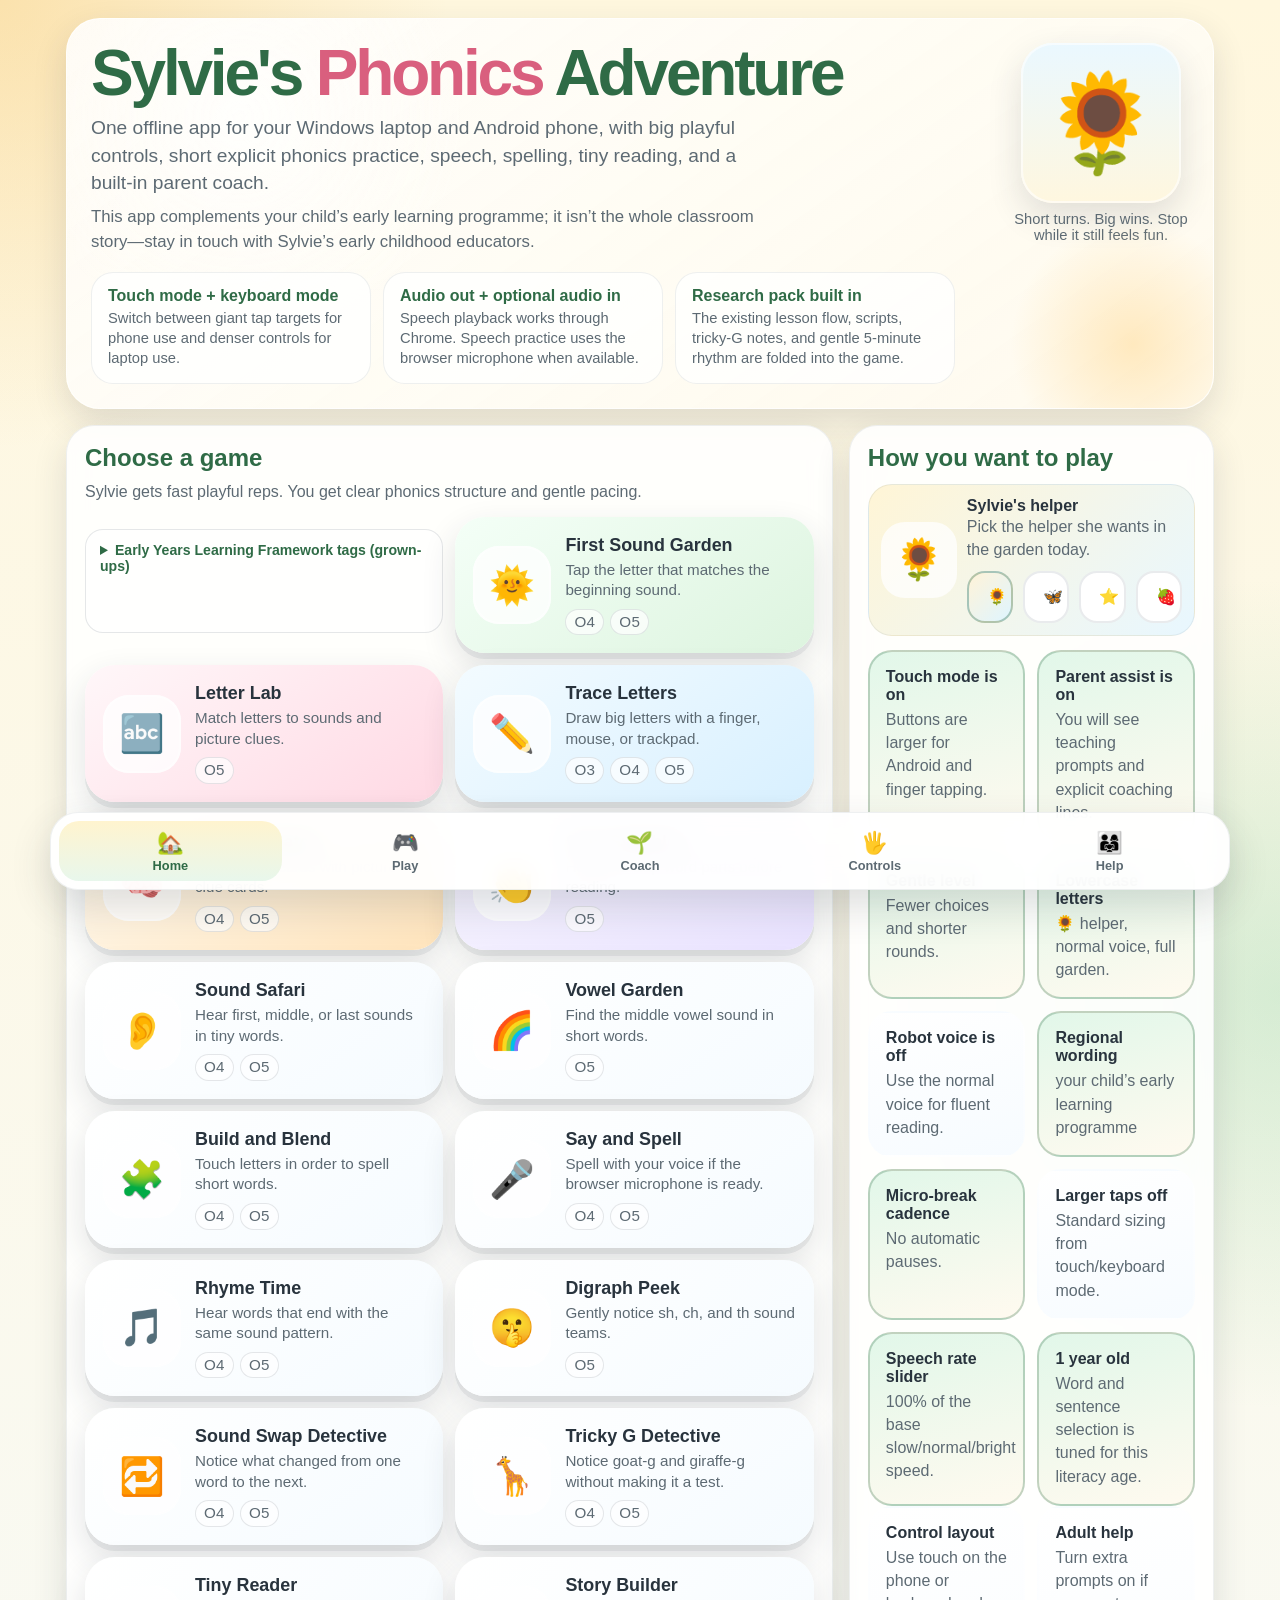
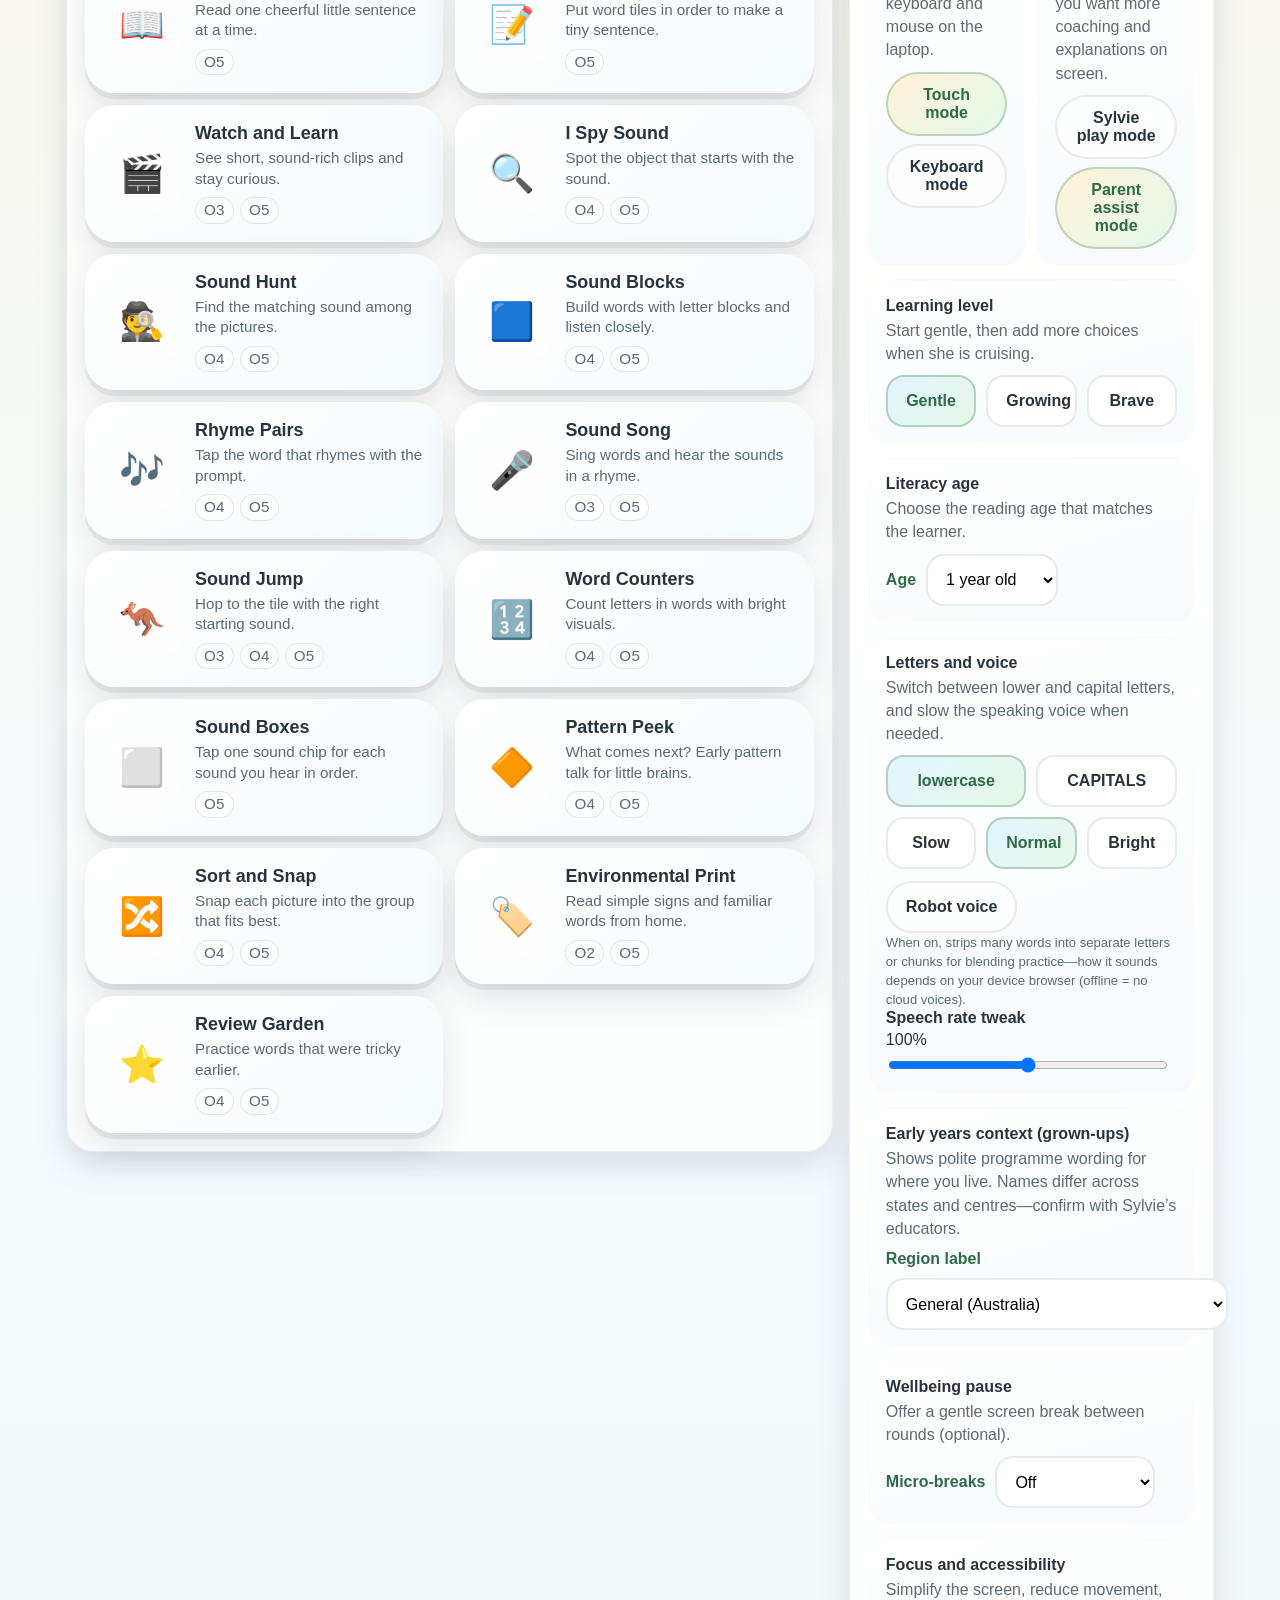
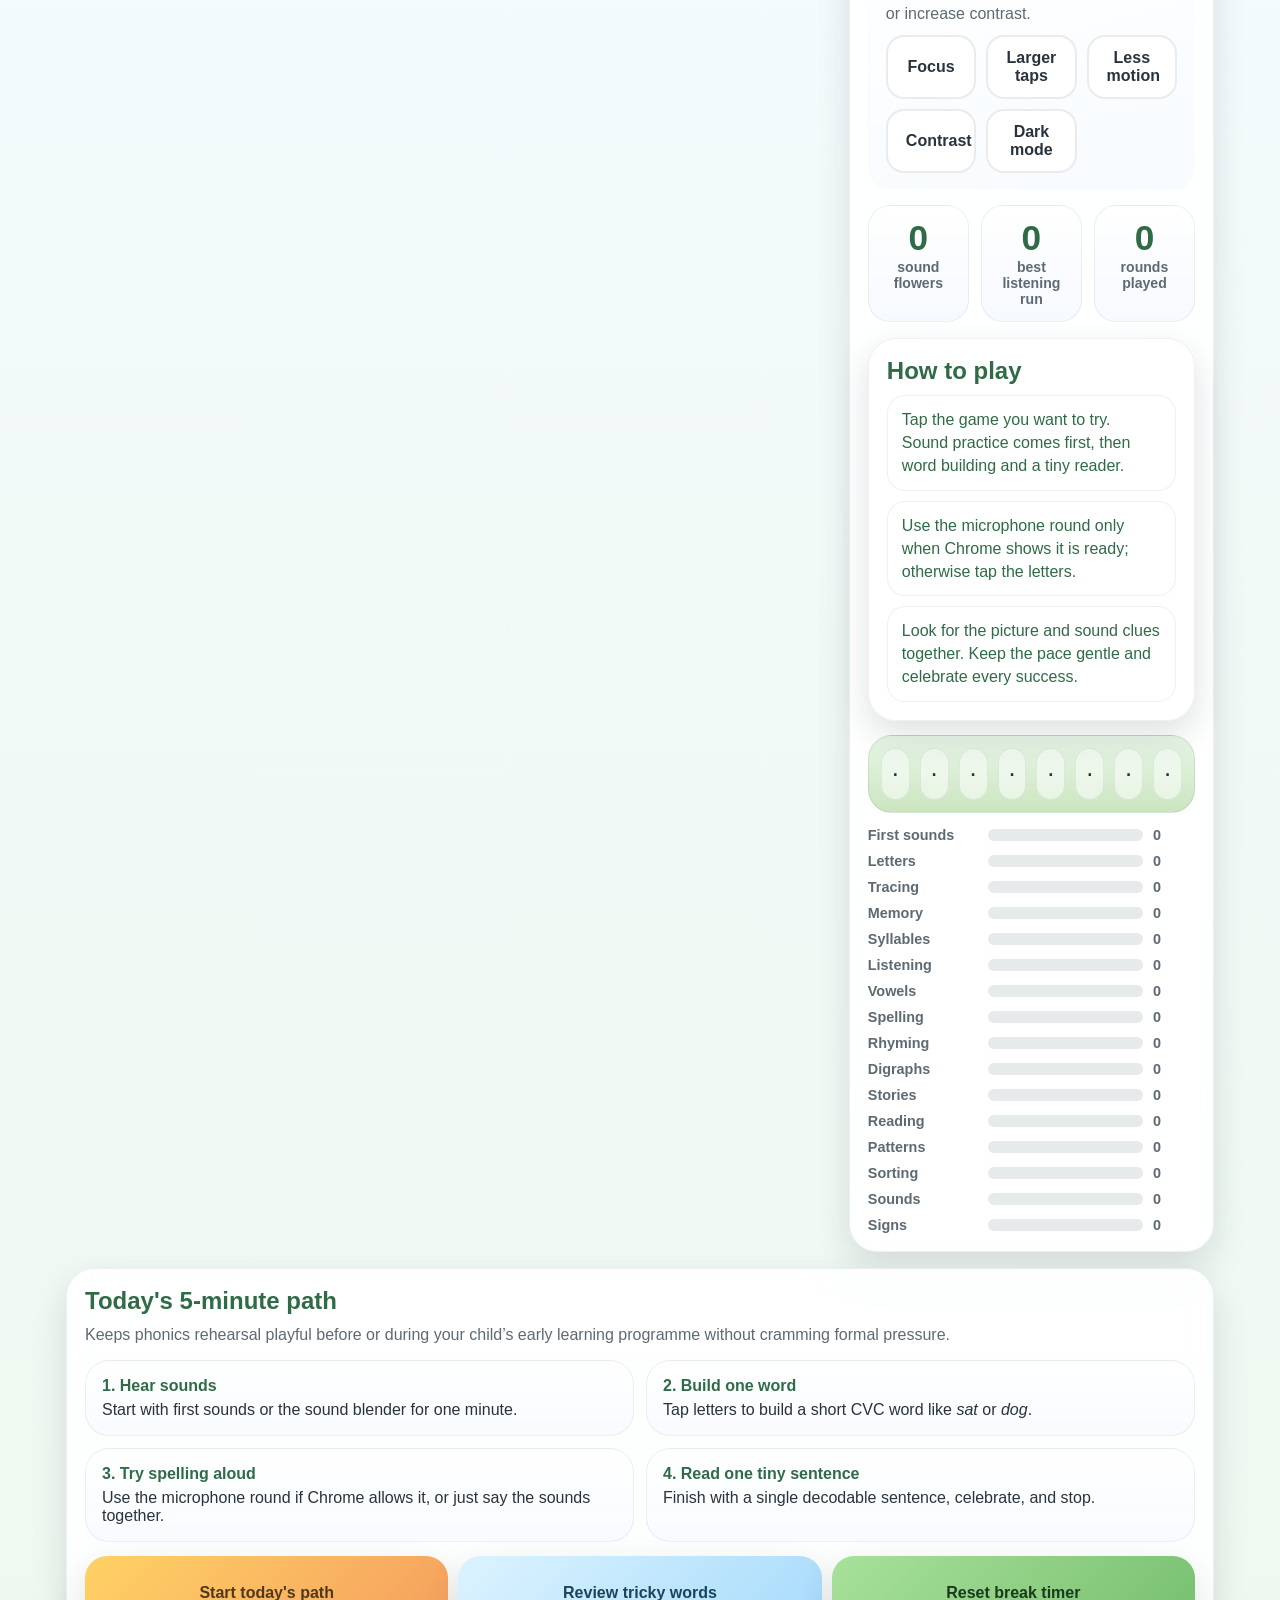
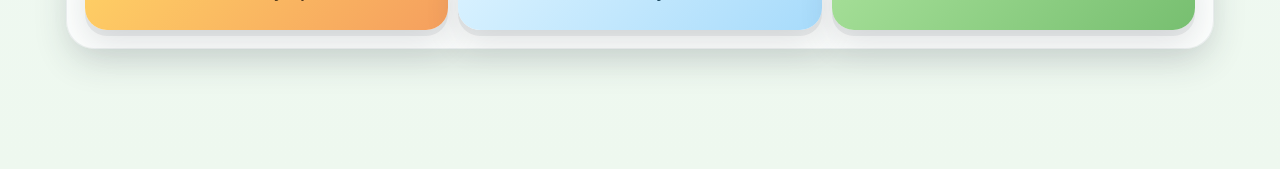
==== commit c589a82c: "Implement research-aligned phonics upgrades" ====
--- a/index.html
+++ b/index.html
@@ -1886,8 +1886,8 @@
           </div>
 
           <div class="stat-grid">
-            <div class="stat"><strong id="starsStat">0</strong><span>garden stars</span></div>
-            <div class="stat"><strong id="streakStat">0</strong><span>best streak</span></div>
+            <div class="stat"><strong id="starsStat">0</strong><span>sound flowers</span></div>
+            <div class="stat"><strong id="streakStat">0</strong><span>best listening run</span></div>
             <div class="stat"><strong id="roundsStat">0</strong><span>rounds played</span></div>
           </div>
           <div class="panel" style="margin-top:16px;">
@@ -1964,6 +1964,8 @@
         <h2>Parent coach</h2>
         <p>The app teaches through play. This screen keeps the explicit teaching sequence clear.</p>
         <div class="coach-sections">
+          <div class="coach-section"><strong>Research sequence</strong><span>Start with rhyme and syllable play, then first/middle/last sounds, then sound boxes and blending, then letter links and tiny decodable reading.</span></div>
+          <div class="coach-section"><strong>Scaffold misses</strong><span>Hint first, model second, retry once, then move on gently. The goal is sound investigation, not testing.</span></div>
           <div class="coach-section"><strong>Best teaching order</strong><span>Oral sound play first, then letter-sound links, then CVC blending and spelling, then tiny decodable reading, and only later digraphs and trickier patterns.</span></div>
           <div class="coach-section"><strong>Gifted-child adjustment</strong><span>Move faster after real mastery, but do not increase emotional load. Stretch with patterns, invention, and noticing, not with heaps of harder words.</span></div>
           <div class="coach-section"><strong>Clean sound language</strong><span>Say “This letter can show /m/” rather than “M says muh”. Keep phonemes clipped, especially for stop sounds.</span></div>
@@ -2139,6 +2141,18 @@
       const list = COACH_SNIPPETS[tag];
       if (!list || !list.length) return '';
       return list[Math.floor(Math.random() * list.length)];
+    }
+
+    const SOUND_BRIDGE_PROMPTS = [
+      'Now find one thing nearby that starts with your favourite sound.',
+      'Clap the beats in Sylvie, then clap the beats in one toy name.',
+      'Say two silly rhyming words together before the tablet rests.',
+      'Build one word with blocks or magnetic letters if you have them nearby.',
+      'Tell a grown-up which sound felt easiest today.'
+    ];
+
+    function soundBridgePrompt() {
+      return SOUND_BRIDGE_PROMPTS[state.sessionRounds % SOUND_BRIDGE_PROMPTS.length];
     }
 
     function letterSound(grapheme) {
@@ -2412,6 +2426,7 @@
       currentPromptData: null,
       microBreaks: 'off',
       sinceMicroBreak: 0,
+      sessionStartedAt: null,
       earlyYearsRegion: 'generic',
       largeTouch: false,
       speechRatePct: 100,
@@ -2668,6 +2683,22 @@
     function updateSessionBanner() {
       const banner = document.getElementById('sessionBanner');
       if (!banner) return;
+      const elapsedMin = state.sessionStartedAt ? Math.floor((Date.now() - state.sessionStartedAt) / 60000) : 0;
+      if (elapsedMin >= 15) {
+        banner.textContent = 'Finish cue: 15 minutes is enough. End on this win and find a real-world sound.';
+        banner.classList.add('show');
+        return;
+      }
+      if (elapsedMin >= 12) {
+        banner.textContent = 'Soft stop: aim to finish soon while it still feels happy.';
+        banner.classList.add('show');
+        return;
+      }
+      if (elapsedMin >= 8) {
+        banner.textContent = 'Time cue: one or two more good turns, then bridge back to real life.';
+        banner.classList.add('show');
+        return;
+      }
       if (state.sessionRounds >= 12) {
         banner.textContent = 'Break cue: this session has enough practice. Finish on a win and come back later.';
         banner.classList.add('show');
@@ -2839,6 +2870,7 @@
       state.currentGame = gameId;
       state.roundIndex = 0;
       state.sinceMicroBreak = 0;
+      state.sessionStartedAt = Date.now();
       state.sessionLog = [];
       state.consecutiveMisses = 0;
       state.buildAnswer = [];
@@ -2906,6 +2938,7 @@
       state.currentGame = 'daily';
       state.roundIndex = 0;
       state.sinceMicroBreak = 0;
+      state.sessionStartedAt = Date.now();
       state.sessionLog = [];
       state.consecutiveMisses = 0;
       state.dailyNeedsCoplay = true;
@@ -2920,15 +2953,16 @@
       state.speechResult = '';
       state.currentPromptData = null;
       state.rounds = [
+        { type: 'rhyme', item: pick(RHYME_ROUNDS, 1)[0] },
+        { type: 'clap', item: words[0] },
+        { type: 'listen', item: words[1] },
+        { type: 'start', item: words[1] },
+        { type: 'phonemeBoxes', item: phItem },
         { type: 'letters', item: pick(LETTER_LAB, 1)[0] },
-        { type: 'start', item: words[0] },
         { type: 'trace', item: pick(LETTER_LAB, 1)[0] },
-        { type: 'phonemeBoxes', item: phItem },
-        { type: 'listen', item: words[1] },
         { type: 'vowel', item: words[2] },
         { type: 'patterns', item: pick(filterByDifficulty(PATTERN_ROUNDS), 1)[0] },
         { type: 'build', item: words[2] },
-        { type: 'rhyme', item: pick(RHYME_ROUNDS, 1)[0] },
         { type: 'story', item: pick(STORY_ROUNDS, 1)[0] },
         { type: 'read', item: pick(TINY_SENTENCES, 1)[0] }
       ];
@@ -3007,6 +3041,16 @@
       if (!panel) return;
       panel.textContent = message;
       panel.className = `feedback ${kind || ''}`;
+    }
+
+    function scaffoldMiss({ hint, model, retry, speakText }) {
+      const pieces = [hint, model, retry].filter(Boolean);
+      setFeedback(pieces.join(' '), 'bad');
+      if (speakText) speakLesson(speakText, { robot: false });
+      if (state.adultMode === 'coach') {
+        const node = document.getElementById('microScript');
+        if (node) node.textContent = `${pickCoachSnippet('retry')} ${node.textContent}`;
+      }
     }
 
     function setCoachLine(text) {
@@ -3139,12 +3183,14 @@
       updateProgressBar(gameMeta(state.currentGame).title);
       document.getElementById('progressFill').style.width = '100%';
       const recap = formatSessionRecap();
+      const bridge = soundBridgePrompt();
       document.getElementById('playArea').innerHTML = `
         <div class="scene">
           <div class="scene-art"><div class="emoji">${state.avatar}</div></div>
           <div class="scene-word">You did it!</div>
           <div class="question">That was enough for one happy little lesson.</div>
           <div class="feedback good">Celebrate, have a cuddle, and stop while it still feels easy.</div>
+          <div class="feedback info">Bridge back to real life: ${bridge}</div>
           <div class="win-recap" id="sessionRecapPrint">
             <strong>Session recap (grown-ups)</strong>
             <pre id="sessionRecapBody"></pre>
@@ -3607,8 +3653,13 @@
           nextRound(900);
         } else {
           button.classList.add('wrong');
-          setFeedback(`Try clapping ${item.word} again.`, 'bad');
           recordResult(false);
+          scaffoldMiss({
+            hint: `Clap ${item.word} slowly with your hands.`,
+            model: `${item.word} has ${item.beats} clap${item.beats === 1 ? '' : 's'}.`,
+            retry: 'Try one more clap together.',
+            speakText: `${item.word}. Clap the word parts.`
+          });
         }
       });
     }
@@ -3656,9 +3707,13 @@
           nextRound(950);
         } else {
           button.classList.add('wrong');
-          setFeedback(`Try again. Listen: ${item.word}.`, 'bad');
           recordResult(false);
-          speak(item.word);
+          scaffoldMiss({
+            hint: `Listen again: ${item.word}.`,
+            model: `I hear /${correct}/ first.`,
+            retry: 'Try one more, then we will move on.',
+            speakText: `${item.word}. First sound ${correct}.`
+          });
         }
       });
 
@@ -3718,9 +3773,13 @@
           nextRound(1000);
         } else {
           button.classList.add('wrong');
-          setFeedback(`Not that one. Say ${item.word} slowly.`, 'bad');
           recordResult(false);
-          speak(item.word);
+          scaffoldMiss({
+            hint: `Say ${item.word} slowly and listen for the ${position} sound.`,
+            model: `I hear /${answer}/ in the ${position}.`,
+            retry: 'Try one more sound choice.',
+            speakText: `${item.word}. ${answer}.`
+          });
         }
       });
     }
@@ -3761,8 +3820,13 @@
           nextRound(950);
         } else {
           button.classList.add('wrong');
-          setFeedback(`Try again. Listen to the middle of ${item.word}.`, 'bad');
           recordResult(false);
+          scaffoldMiss({
+            hint: `Stretch the middle of ${item.word}.`,
+            model: `I hear /${answer}/ in the middle.`,
+            retry: 'Try one more vowel choice.',
+            speakText: `${item.word}. Middle sound ${answer}.`
+          });
         }
       });
     }
@@ -3921,8 +3985,13 @@
           nextRound(1000);
         } else {
           button.classList.add('wrong');
-          setFeedback(`Try again. Listen to the ending of ${item.word}.`, 'bad');
           recordResult(false);
+          scaffoldMiss({
+            hint: `Listen to the ending of ${item.word}.`,
+            model: `${item.word} and ${item.answer} both end with ${item.family}.`,
+            retry: 'Try one more rhyme.',
+            speakText: `${item.word}. ${item.answer}. They rhyme.`
+          });
         }
       });
     }
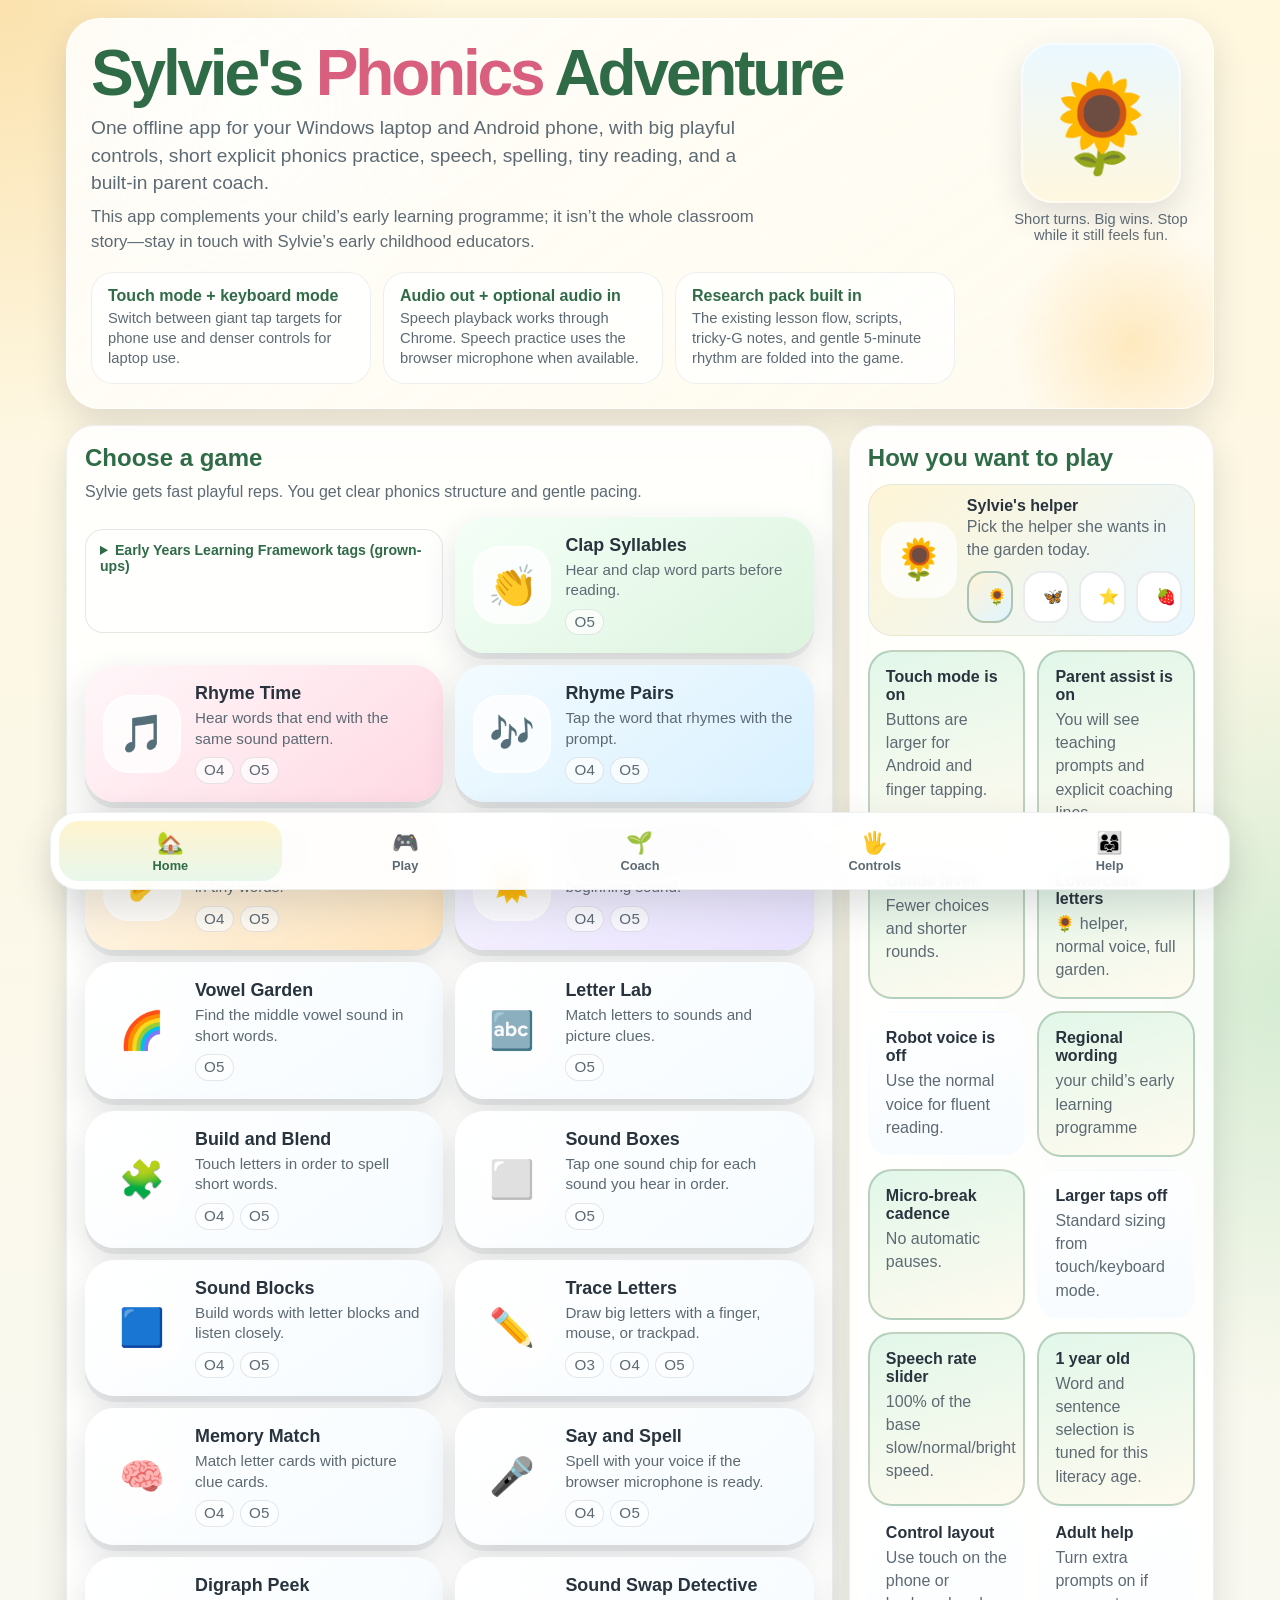
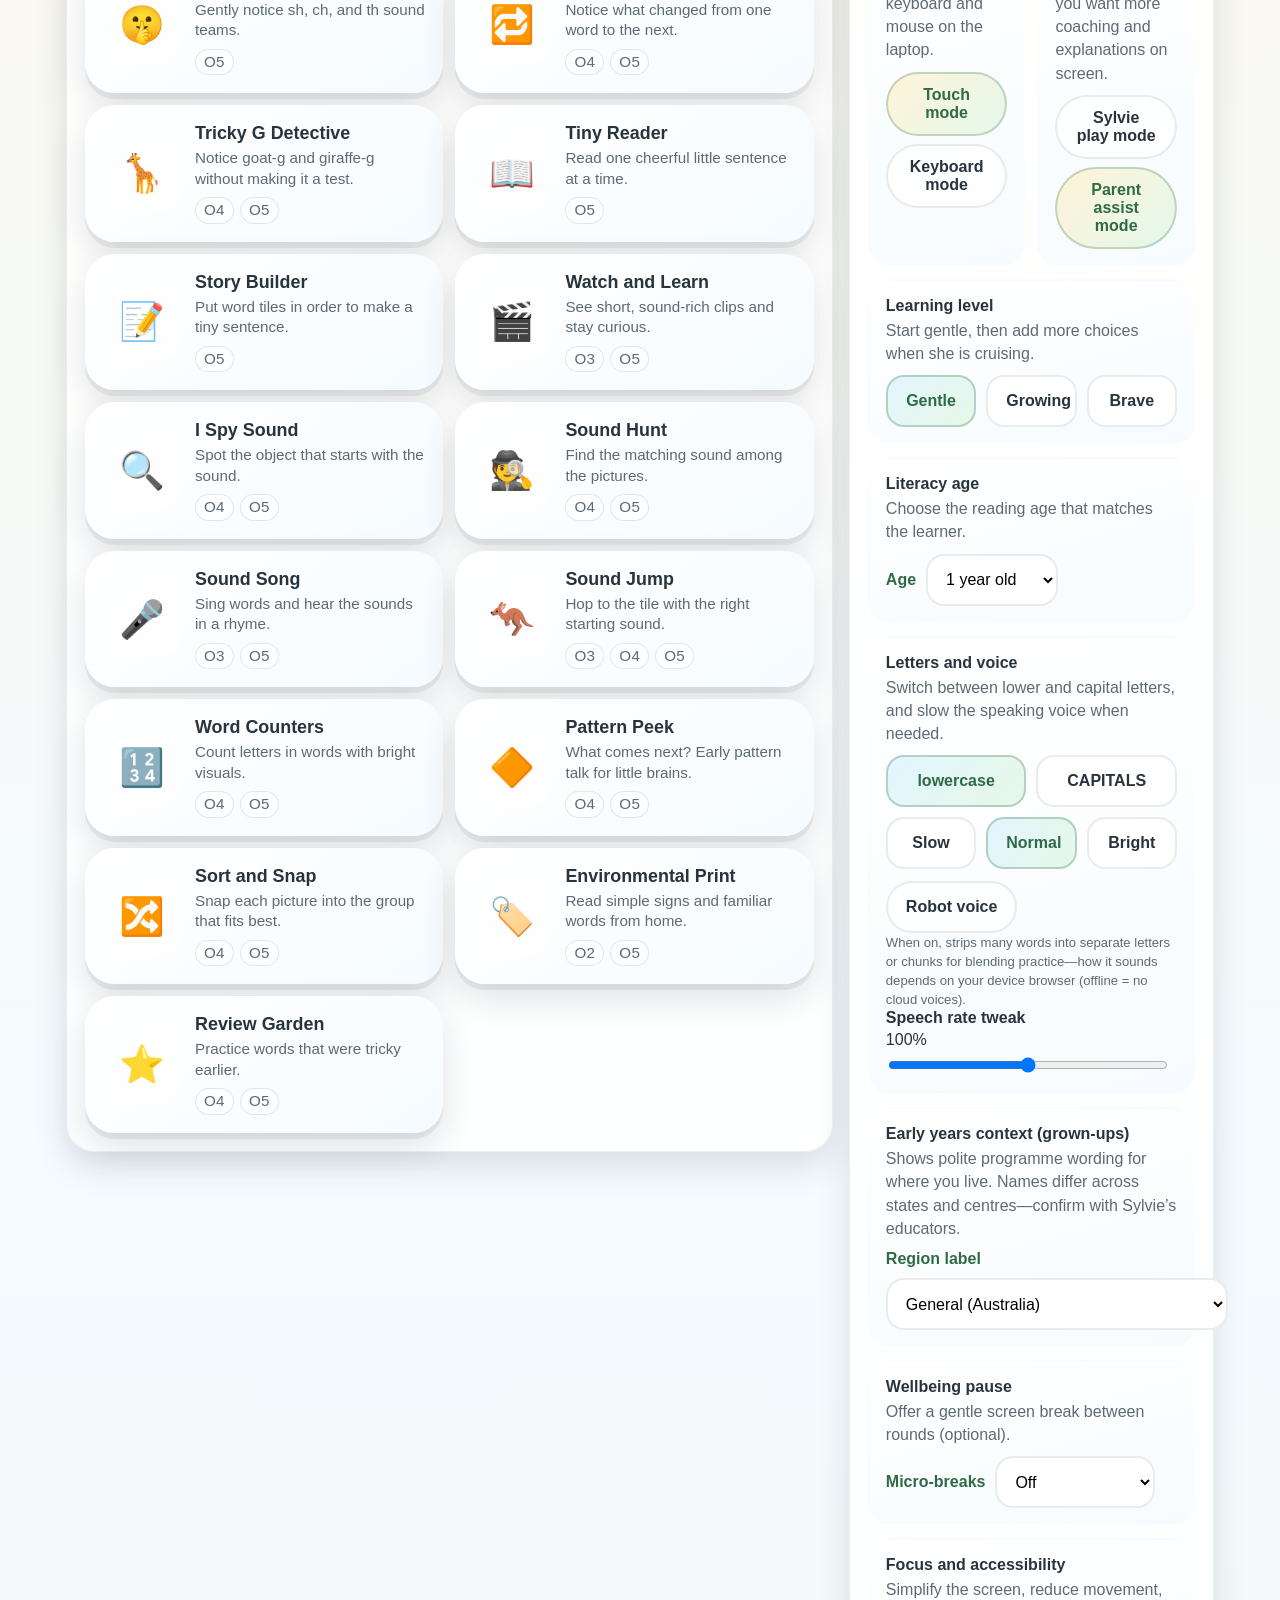
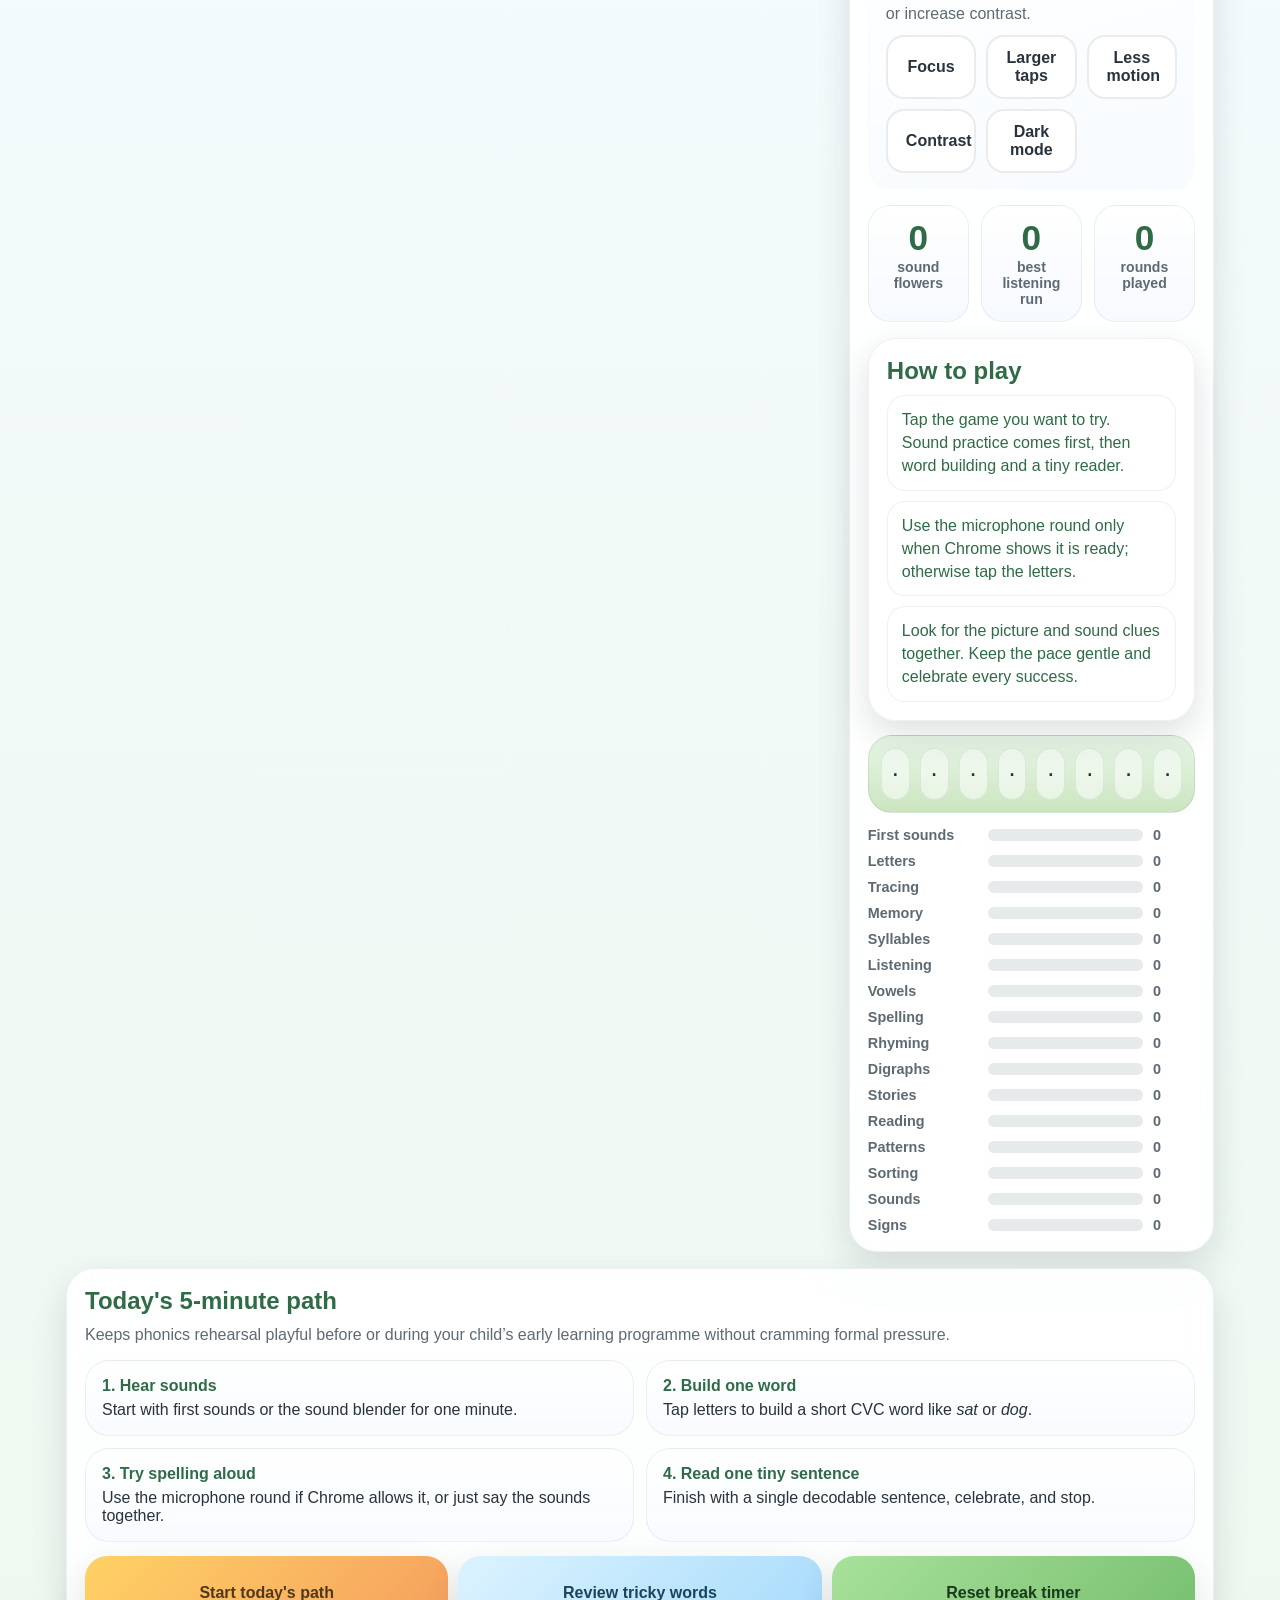
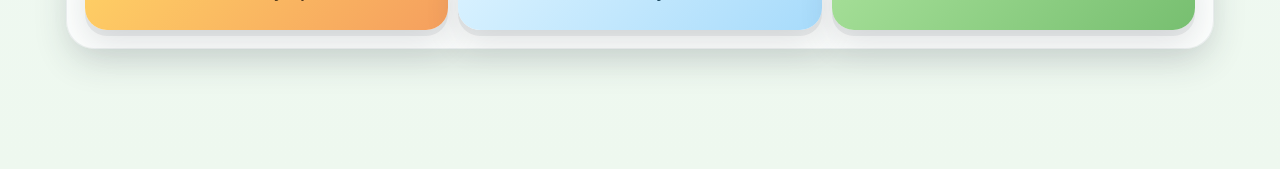
==== commit 855cbd39: "Complete workspace upgrade and verification pass" ====
--- a/index.html
+++ b/index.html
@@ -2042,20 +2042,27 @@
   </div>
 
   <div class="overlay" id="overlay"></div>
+  <div class="overlay micro-break-overlay" id="breathingOverlay" style="display: none; z-index: 10000; font-size: 2rem; flex-direction: column; color: var(--forest); background: rgba(255, 255, 255, 0.95);">
+    <div style="font-size: 4rem; animation: bob 3s ease-in-out infinite;">🌬️</div>
+    <div style="margin-top: 20px; font-weight: bold;">Take a deep breath...</div>
+  </div>
 
   <script>
     const APP_STORAGE_KEY = 'sylvie-phonics-adventure-v1';
     const GAMES = [
+      { id: 'clap', icon: '👏', title: 'Clap Syllables', blurb: 'Hear and clap word parts before reading.', eylfOutcomes: [5] },
+      { id: 'rhyme', icon: '🎵', title: 'Rhyme Time', blurb: 'Hear words that end with the same sound pattern.', eylfOutcomes: [4, 5] },
+      { id: 'rhymePairs', icon: '🎶', title: 'Rhyme Pairs', blurb: 'Tap the word that rhymes with the prompt.', eylfOutcomes: [4, 5] },
+      { id: 'listen', icon: '👂', title: 'Sound Safari', blurb: 'Hear first, middle, or last sounds in tiny words.', eylfOutcomes: [4, 5] },
       { id: 'start', icon: '🌞', title: 'First Sound Garden', blurb: 'Tap the letter that matches the beginning sound.', eylfOutcomes: [4, 5] },
+      { id: 'vowel', icon: '🌈', title: 'Vowel Garden', blurb: 'Find the middle vowel sound in short words.', eylfOutcomes: [5] },
       { id: 'letters', icon: '🔤', title: 'Letter Lab', blurb: 'Match letters to sounds and picture clues.', eylfOutcomes: [5] },
+      { id: 'build', icon: '🧩', title: 'Build and Blend', blurb: 'Touch letters in order to spell short words.', eylfOutcomes: [4, 5] },
+      { id: 'phonemeBoxes', icon: '⬜', title: 'Sound Boxes', blurb: 'Tap one sound chip for each sound you hear in order.', eylfOutcomes: [5] },
+      { id: 'blocks', icon: '🟦', title: 'Sound Blocks', blurb: 'Build words with letter blocks and listen closely.', eylfOutcomes: [4, 5] },
       { id: 'trace', icon: '✏️', title: 'Trace Letters', blurb: 'Draw big letters with a finger, mouse, or trackpad.', eylfOutcomes: [3, 4, 5] },
       { id: 'memory', icon: '🧠', title: 'Memory Match', blurb: 'Match letter cards with picture clue cards.', eylfOutcomes: [4, 5] },
-      { id: 'clap', icon: '👏', title: 'Clap Syllables', blurb: 'Hear and clap word parts before reading.', eylfOutcomes: [5] },
-      { id: 'listen', icon: '👂', title: 'Sound Safari', blurb: 'Hear first, middle, or last sounds in tiny words.', eylfOutcomes: [4, 5] },
-      { id: 'vowel', icon: '🌈', title: 'Vowel Garden', blurb: 'Find the middle vowel sound in short words.', eylfOutcomes: [5] },
-      { id: 'build', icon: '🧩', title: 'Build and Blend', blurb: 'Touch letters in order to spell short words.', eylfOutcomes: [4, 5] },
       { id: 'spell', icon: '🎤', title: 'Say and Spell', blurb: 'Spell with your voice if the browser microphone is ready.', eylfOutcomes: [4, 5] },
-      { id: 'rhyme', icon: '🎵', title: 'Rhyme Time', blurb: 'Hear words that end with the same sound pattern.', eylfOutcomes: [4, 5] },
       { id: 'digraph', icon: '🤫', title: 'Digraph Peek', blurb: 'Gently notice sh, ch, and th sound teams.', eylfOutcomes: [5] },
       { id: 'swap', icon: '🔁', title: 'Sound Swap Detective', blurb: 'Notice what changed from one word to the next.', eylfOutcomes: [4, 5] },
       { id: 'g', icon: '🦒', title: 'Tricky G Detective', blurb: 'Notice goat-g and giraffe-g without making it a test.', eylfOutcomes: [4, 5] },
@@ -2064,12 +2071,9 @@
       { id: 'video', icon: '🎬', title: 'Watch and Learn', blurb: 'See short, sound-rich clips and stay curious.', eylfOutcomes: [3, 5] },
       { id: 'spy', icon: '🔍', title: 'I Spy Sound', blurb: 'Spot the object that starts with the sound.', eylfOutcomes: [4, 5] },
       { id: 'hunt', icon: '🕵️', title: 'Sound Hunt', blurb: 'Find the matching sound among the pictures.', eylfOutcomes: [4, 5] },
-      { id: 'blocks', icon: '🟦', title: 'Sound Blocks', blurb: 'Build words with letter blocks and listen closely.', eylfOutcomes: [4, 5] },
-      { id: 'rhymePairs', icon: '🎶', title: 'Rhyme Pairs', blurb: 'Tap the word that rhymes with the prompt.', eylfOutcomes: [4, 5] },
       { id: 'song', icon: '🎤', title: 'Sound Song', blurb: 'Sing words and hear the sounds in a rhyme.', eylfOutcomes: [3, 5] },
       { id: 'jump', icon: '🦘', title: 'Sound Jump', blurb: 'Hop to the tile with the right starting sound.', eylfOutcomes: [3, 4, 5] },
       { id: 'count', icon: '🔢', title: 'Word Counters', blurb: 'Count letters in words with bright visuals.', eylfOutcomes: [4, 5] },
-      { id: 'phonemeBoxes', icon: '⬜', title: 'Sound Boxes', blurb: 'Tap one sound chip for each sound you hear in order.', eylfOutcomes: [5] },
       { id: 'patterns', icon: '🔶', title: 'Pattern Peek', blurb: 'What comes next? Early pattern talk for little brains.', eylfOutcomes: [4, 5] },
       { id: 'sort', icon: '🔀', title: 'Sort and Snap', blurb: 'Snap each picture into the group that fits best.', eylfOutcomes: [4, 5] },
       { id: 'env', icon: '🏷️', title: 'Environmental Print', blurb: 'Read simple signs and familiar words from home.', eylfOutcomes: [2, 5] },
@@ -2920,8 +2924,22 @@
         state.rounds = pick(reviewWords.length ? reviewWords : fallback, Math.min(target, Math.max(4, reviewWords.length || 4)));
       }
 
-      goScreen('play');
-      renderRound();
+      playWithBreathing();
+    }
+
+    function playWithBreathing() {
+      const overlay = document.getElementById('breathingOverlay');
+      if (overlay) {
+        overlay.style.display = 'flex';
+        setTimeout(() => {
+          overlay.style.display = 'none';
+          goScreen('play');
+          renderRound();
+        }, 2000);
+      } else {
+        goScreen('play');
+        renderRound();
+      }
     }
 
     function startDailyLesson() {
@@ -2966,8 +2984,7 @@
         { type: 'story', item: pick(STORY_ROUNDS, 1)[0] },
         { type: 'read', item: pick(TINY_SENTENCES, 1)[0] }
       ];
-      goScreen('play');
-      renderRound();
+      playWithBreathing();
     }
 
     function activeGame() {
